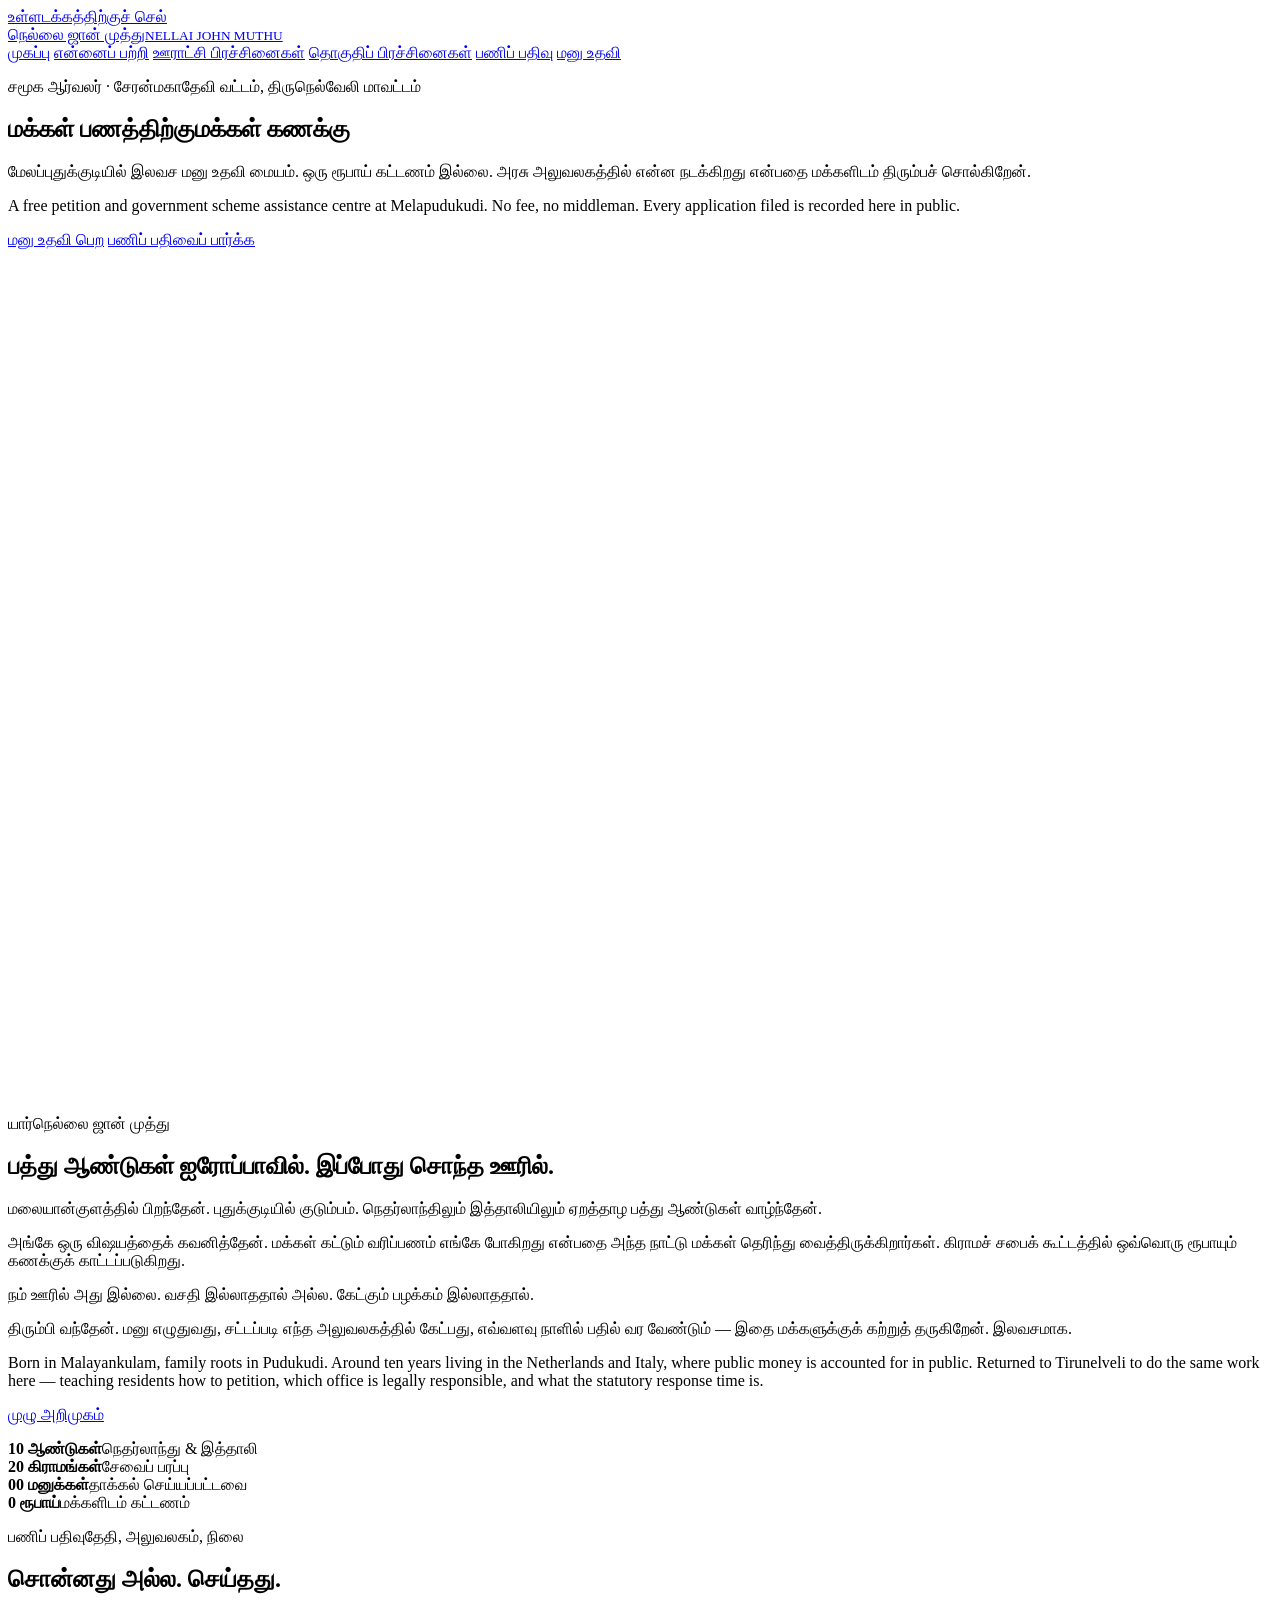
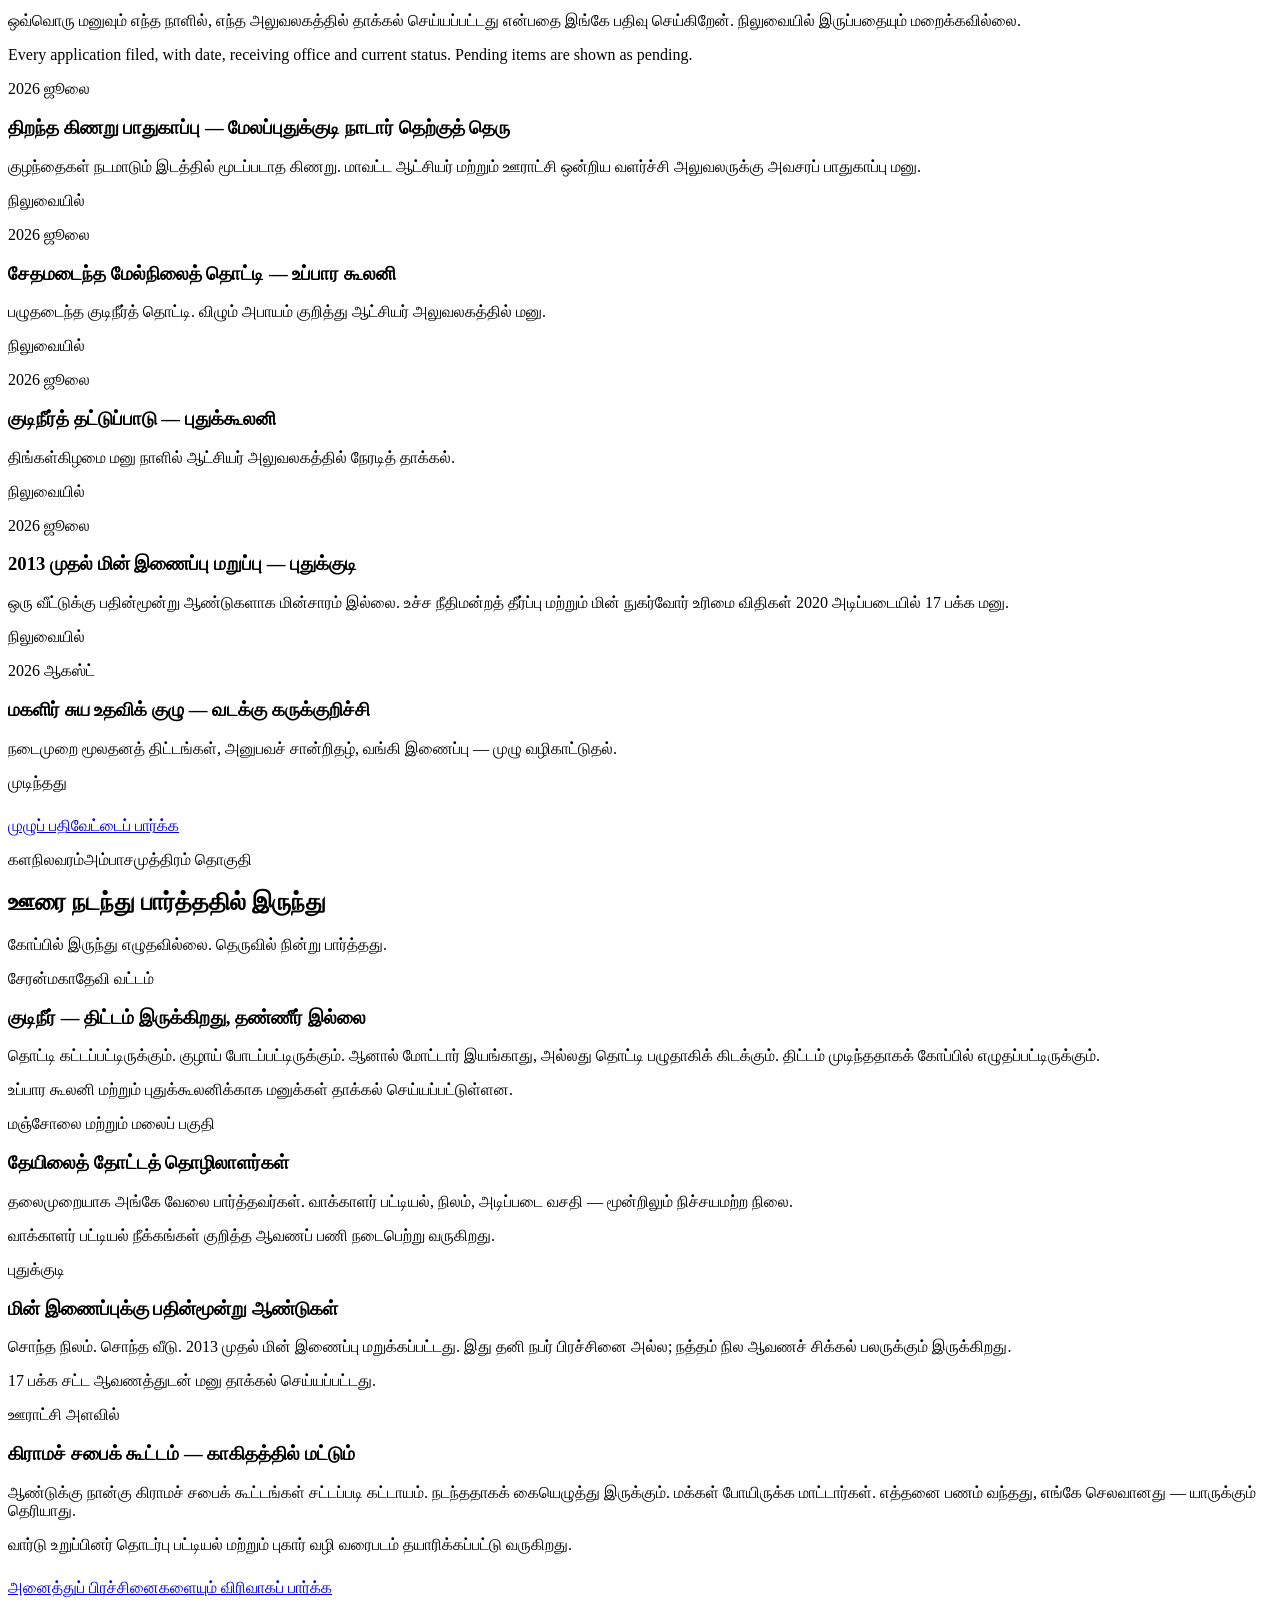
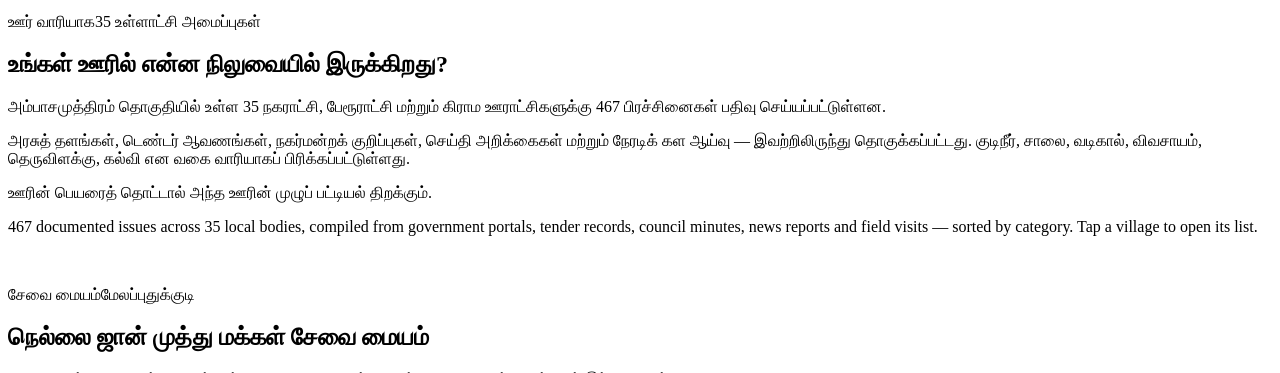
==== index.html @ 8f5d1e76 "Add files via upload" ====
<!DOCTYPE html>
<html lang="ta">
<head>
<meta charset="utf-8">
<meta name="viewport" content="width=device-width, initial-scale=1">

<title>நெல்லை ஜான் முத்து | Nellai John Muthu — சமூக ஆர்வலர், அம்பாசமுத்திரம்</title>
<meta name="description" content="நெல்லை ஜான் முத்து — திருநெல்வேலி மாவட்டம், சேரன்மகாதேவி வட்டத்தில் இலவச மனு உதவி மையம் நடத்தும் சமூக ஆர்வலர். Nellai John Muthu is a social activist running a free public petition and government scheme assistance centre in Melapudukudi, Cheranmahadevi block, Ambasamudram constituency, Tirunelveli.">
<link rel="canonical" href="https://nellaijohnmuthu.com/">

<meta property="og:type" content="profile">
<meta property="og:site_name" content="Nellai John Muthu">
<meta property="og:locale" content="ta_IN">
<meta property="og:locale:alternate" content="en_IN">
<meta property="og:title" content="நெல்லை ஜான் முத்து | Nellai John Muthu">
<meta property="og:description" content="மக்கள் பணத்திற்கு மக்கள் கணக்கு. இலவச மனு உதவி மையம் — மேலப்புதுக்குடி, சேரன்மகாதேவி வட்டம், திருநெல்வேலி.">
<meta property="og:url" content="https://nellaijohnmuthu.com/">
<meta property="og:image" content="https://nellaijohnmuthu.com/assets/img/og.jpg">
<meta name="twitter:card" content="summary_large_image">

<meta name="geo.region" content="IN-TN">
<meta name="geo.placename" content="Cheranmahadevi, Tirunelveli, Tamil Nadu">

<link rel="preconnect" href="https://fonts.googleapis.com">
<link rel="preconnect" href="https://fonts.gstatic.com" crossorigin>
<link href="https://fonts.googleapis.com/css2?family=Anek+Tamil:wght@300..700&family=Newsreader:ital,opsz,wght@0,6..72,300..700;1,6..72,300..600&display=swap" rel="stylesheet">
<link rel="stylesheet" href="/assets/style.css">

<script type="application/ld+json">
{
  "@context": "https://schema.org",
  "@type": "Person",
  "name": "Nellai John Muthu",
  "alternateName": "நெல்லை ஜான் முத்து",
  "url": "https://nellaijohnmuthu.com/",
  "jobTitle": "Social activist and civic organiser",
  "description": "Social activist running a free public petition and government scheme assistance centre in Melapudukudi, Cheranmahadevi block, Tirunelveli district, Tamil Nadu.",
  "knowsLanguage": ["ta", "en"],
  "homeLocation": {
    "@type": "Place",
    "address": {
      "@type": "PostalAddress",
      "addressLocality": "Melapudukudi, Pudukudi",
      "addressRegion": "Tamil Nadu",
      "addressCountry": "IN"
    }
  },
  "areaServed": "Cheranmahadevi block, Ambasamudram constituency, Tirunelveli district",
  "sameAs": ["https://www.youtube.com/@FILL-CHANNEL-HANDLE"]
}
</script>
</head>

<body>
<a class="skip" href="#main">உள்ளடக்கத்திற்குச் செல்</a>

<header class="site-head">
  <div class="wrap">
    <a class="brand" href="/">நெல்லை ஜான் முத்து<small>NELLAI JOHN MUTHU</small></a>
    <nav class="site-nav" aria-label="முதன்மை">
      <a href="/" aria-current="page">முகப்பு</a>
      <a href="/about.html">என்னைப் பற்றி</a>
      <a href="/panchayats.html">ஊராட்சி பிரச்சினைகள்</a>
      <a href="/issues.html">தொகுதிப் பிரச்சினைகள்</a>
      <a href="/work.html">பணிப் பதிவு</a>
      <a href="/help.html">மனு உதவி</a>
    </nav>
  </div>
</header>

<main id="main">

<section class="hero">
  <div class="wrap">
    <p class="kicker">சமூக ஆர்வலர் · சேரன்மகாதேவி வட்டம், திருநெல்வேலி மாவட்டம்</p>
    <h1 class="hero-slogan"><span class="l">மக்கள் பணத்திற்கு</span><span class="l">மக்கள் கணக்கு</span></h1>
    <p>மேலப்புதுக்குடியில் இலவச மனு உதவி மையம். ஒரு ரூபாய் கட்டணம் இல்லை. அரசு அலுவலகத்தில் என்ன நடக்கிறது என்பதை மக்களிடம் திரும்பச் சொல்கிறேன்.</p>
    <p class="en-note" lang="en">A free petition and government scheme assistance centre at Melapudukudi. No fee, no middleman. Every application filed is recorded here in public.</p>
    <div class="actions">
      <a class="btn btn-solid" href="/help.html">மனு உதவி பெற</a>
      <a class="btn btn-line" href="/work.html">பணிப் பதிவைப் பார்க்க</a>
    </div>
  </div>
</section>


<figure class="banner">
  <picture>
    <source media="(max-width: 40rem)" srcset="/assets/img/banner-sm.jpg">
    <img src="/assets/img/banner.jpg" width="1800" height="830"
         alt="மேலப்புதுக்குடி பகுதி மக்களுடன் நெல்லை ஜான் முத்து — கிராமக் கூட்டம்">
  </picture>
</figure>

<section>
  <div class="wrap rail">
    <p class="rail-label"><span>யார்</span>நெல்லை ஜான் முத்து</p>
    <div>
      <h2>பத்து ஆண்டுகள் ஐரோப்பாவில். இப்போது சொந்த ஊரில்.</h2>
      <p class="lede">மலையான்குளத்தில் பிறந்தேன். புதுக்குடியில் குடும்பம். நெதர்லாந்திலும் இத்தாலியிலும் ஏறத்தாழ பத்து ஆண்டுகள் வாழ்ந்தேன்.</p>
      <p>அங்கே ஒரு விஷயத்தைக் கவனித்தேன். மக்கள் கட்டும் வரிப்பணம் எங்கே போகிறது என்பதை அந்த நாட்டு மக்கள் தெரிந்து வைத்திருக்கிறார்கள். கிராமச் சபைக் கூட்டத்தில் ஒவ்வொரு ரூபாயும் கணக்குக் காட்டப்படுகிறது.</p>
      <p>நம் ஊரில் அது இல்லை. வசதி இல்லாததால் அல்ல. கேட்கும் பழக்கம் இல்லாததால்.</p>
      <p>திரும்பி வந்தேன். மனு எழுதுவது, சட்டப்படி எந்த அலுவலகத்தில் கேட்பது, எவ்வளவு நாளில் பதில் வர வேண்டும் — இதை மக்களுக்குக் கற்றுத் தருகிறேன். இலவசமாக.</p>
      <p class="en-note" lang="en">Born in Malayankulam, family roots in Pudukudi. Around ten years living in the Netherlands and Italy, where public money is accounted for in public. Returned to Tirunelveli to do the same work here — teaching residents how to petition, which office is legally responsible, and what the statutory response time is.</p>
      <p><a href="/about.html">முழு அறிமுகம்</a></p>

      <div class="facts">
        <div class="fact"><b>10 ஆண்டுகள்</b><span>நெதர்லாந்து &amp; இத்தாலி</span></div>
        <div class="fact"><b>20 கிராமங்கள்</b><span>சேவைப் பரப்பு</span></div>
        <div class="fact"><b><span class="fill">00</span> மனுக்கள்</b><span>தாக்கல் செய்யப்பட்டவை</span></div>
        <div class="fact"><b>0 ரூபாய்</b><span>மக்களிடம் கட்டணம்</span></div>
      </div>
    </div>
  </div>
</section>

<section>
  <div class="wrap rail">
    <p class="rail-label"><span>பணிப் பதிவு</span>தேதி, அலுவலகம், நிலை</p>
    <div>
      <h2>சொன்னது அல்ல. செய்தது.</h2>
      <p>ஒவ்வொரு மனுவும் எந்த நாளில், எந்த அலுவலகத்தில் தாக்கல் செய்யப்பட்டது என்பதை இங்கே பதிவு செய்கிறேன். நிலுவையில் இருப்பதையும் மறைக்கவில்லை.</p>
      <p class="en-note" lang="en">Every application filed, with date, receiving office and current status. Pending items are shown as pending.</p>

      <div class="ledger">
        <article class="entry">
          <p class="entry-date">2026 ஜூலை</p>
          <div class="entry-body">
            <h3>திறந்த கிணறு பாதுகாப்பு — மேலப்புதுக்குடி நாடார் தெற்குத் தெரு</h3>
            <p>குழந்தைகள் நடமாடும் இடத்தில் மூடப்படாத கிணறு. மாவட்ட ஆட்சியர் மற்றும் ஊராட்சி ஒன்றிய வளர்ச்சி அலுவலருக்கு அவசரப் பாதுகாப்பு மனு.</p>
          </div>
          <p class="entry-status">நிலுவையில்</p>
        </article>

        <article class="entry">
          <p class="entry-date">2026 ஜூலை</p>
          <div class="entry-body">
            <h3>சேதமடைந்த மேல்நிலைத் தொட்டி — உப்பார கூலனி</h3>
            <p>பழுதடைந்த குடிநீர்த் தொட்டி. விழும் அபாயம் குறித்து ஆட்சியர் அலுவலகத்தில் மனு.</p>
          </div>
          <p class="entry-status">நிலுவையில்</p>
        </article>

        <article class="entry">
          <p class="entry-date">2026 ஜூலை</p>
          <div class="entry-body">
            <h3>குடிநீர்த் தட்டுப்பாடு — புதுக்கூலனி</h3>
            <p>திங்கள்கிழமை மனு நாளில் ஆட்சியர் அலுவலகத்தில் நேரடித் தாக்கல்.</p>
          </div>
          <p class="entry-status">நிலுவையில்</p>
        </article>

        <article class="entry">
          <p class="entry-date">2026 ஜூலை</p>
          <div class="entry-body">
            <h3>2013 முதல் மின் இணைப்பு மறுப்பு — புதுக்குடி</h3>
            <p>ஒரு வீட்டுக்கு பதின்மூன்று ஆண்டுகளாக மின்சாரம் இல்லை. உச்ச நீதிமன்றத் தீர்ப்பு மற்றும் மின் நுகர்வோர் உரிமை விதிகள் 2020 அடிப்படையில் 17 பக்க மனு.</p>
          </div>
          <p class="entry-status">நிலுவையில்</p>
        </article>

        <article class="entry">
          <p class="entry-date">2026 ஆகஸ்ட்</p>
          <div class="entry-body">
            <h3>மகளிர் சுய உதவிக் குழு — வடக்கு கருக்குறிச்சி</h3>
            <p>நடைமுறை மூலதனத் திட்டங்கள், அனுபவச் சான்றிதழ், வங்கி இணைப்பு — முழு வழிகாட்டுதல்.</p>
          </div>
          <p class="entry-status done">முடிந்தது</p>
        </article>
      </div>

      <p style="margin-top:1.6rem"><a href="/work.html">முழுப் பதிவேட்டைப் பார்க்க</a></p>
    </div>
  </div>
</section>

<section>
  <div class="wrap rail">
    <p class="rail-label"><span>களநிலவரம்</span>அம்பாசமுத்திரம் தொகுதி</p>
    <div>
      <h2>ஊரை நடந்து பார்த்ததில் இருந்து</h2>
      <p>கோப்பில் இருந்து எழுதவில்லை. தெருவில் நின்று பார்த்தது.</p>

      <div class="issues">
        <article class="issue">
          <span class="place">சேரன்மகாதேவி வட்டம்</span>
          <h3>குடிநீர் — திட்டம் இருக்கிறது, தண்ணீர் இல்லை</h3>
          <p>தொட்டி கட்டப்பட்டிருக்கும். குழாய் போடப்பட்டிருக்கும். ஆனால் மோட்டார் இயங்காது, அல்லது தொட்டி பழுதாகிக் கிடக்கும். திட்டம் முடிந்ததாகக் கோப்பில் எழுதப்பட்டிருக்கும்.</p>
          <p class="did">உப்பார கூலனி மற்றும் புதுக்கூலனிக்காக மனுக்கள் தாக்கல் செய்யப்பட்டுள்ளன.</p>
        </article>

        <article class="issue">
          <span class="place">மஞ்சோலை மற்றும் மலைப் பகுதி</span>
          <h3>தேயிலைத் தோட்டத் தொழிலாளர்கள்</h3>
          <p>தலைமுறையாக அங்கே வேலை பார்த்தவர்கள். வாக்காளர் பட்டியல், நிலம், அடிப்படை வசதி — மூன்றிலும் நிச்சயமற்ற நிலை.</p>
          <p class="did">வாக்காளர் பட்டியல் நீக்கங்கள் குறித்த ஆவணப் பணி நடைபெற்று வருகிறது.</p>
        </article>

        <article class="issue">
          <span class="place">புதுக்குடி</span>
          <h3>மின் இணைப்புக்கு பதின்மூன்று ஆண்டுகள்</h3>
          <p>சொந்த நிலம். சொந்த வீடு. 2013 முதல் மின் இணைப்பு மறுக்கப்பட்டது. இது தனி நபர் பிரச்சினை அல்ல; நத்தம் நில ஆவணச் சிக்கல் பலருக்கும் இருக்கிறது.</p>
          <p class="did">17 பக்க சட்ட ஆவணத்துடன் மனு தாக்கல் செய்யப்பட்டது.</p>
        </article>

        <article class="issue">
          <span class="place">ஊராட்சி அளவில்</span>
          <h3>கிராமச் சபைக் கூட்டம் — காகிதத்தில் மட்டும்</h3>
          <p>ஆண்டுக்கு நான்கு கிராமச் சபைக் கூட்டங்கள் சட்டப்படி கட்டாயம். நடந்ததாகக் கையெழுத்து இருக்கும். மக்கள் போயிருக்க மாட்டார்கள். எத்தனை பணம் வந்தது, எங்கே செலவானது — யாருக்கும் தெரியாது.</p>
          <p class="did">வார்டு உறுப்பினர் தொடர்பு பட்டியல் மற்றும் புகார் வழி வரைபடம் தயாரிக்கப்பட்டு வருகிறது.</p>
        </article>
      </div>

      <p style="margin-top:1.6rem"><a href="/issues.html">அனைத்துப் பிரச்சினைகளையும் விரிவாகப் பார்க்க</a></p>
    </div>
  </div>
</section>

<section>
  <div class="wrap rail">
    <p class="rail-label"><span>ஊர் வாரியாக</span>35 உள்ளாட்சி அமைப்புகள்</p>
    <div>
      <h2>உங்கள் ஊரில் என்ன நிலுவையில் இருக்கிறது?</h2>
      <p class="lede">அம்பாசமுத்திரம் தொகுதியில் உள்ள 35 நகராட்சி, பேரூராட்சி மற்றும் கிராம ஊராட்சிகளுக்கு 467 பிரச்சினைகள் பதிவு செய்யப்பட்டுள்ளன.</p>
      <p>அரசுத் தளங்கள், டெண்டர் ஆவணங்கள், நகர்மன்றக் குறிப்புகள், செய்தி அறிக்கைகள் மற்றும் நேரடிக் கள ஆய்வு — இவற்றிலிருந்து தொகுக்கப்பட்டது. குடிநீர், சாலை, வடிகால், விவசாயம், தெருவிளக்கு, கல்வி என வகை வாரியாகப் பிரிக்கப்பட்டுள்ளது.</p>
      <p>ஊரின் பெயரைத் தொட்டால் அந்த ஊரின் முழுப் பட்டியல் திறக்கும்.</p>
      <p class="en-note" lang="en">467 documented issues across 35 local bodies, compiled from government portals, tender records, council minutes, news reports and field visits — sorted by category. Tap a village to open its list.</p>
      <div class="actions">
        <a class="btn btn-solid" style="color:#fff;background:var(--river);border-color:var(--river)" href="/panchayats.html">உங்கள் ஊரைத் தேட</a>
      </div>
    </div>
  </div>
</section>

<section>
  <div class="wrap rail">
    <p class="rail-label"><span>சேவை மையம்</span>மேலப்புதுக்குடி</p>
    <div>
      <h2>நெல்லை ஜான் முத்து மக்கள் சேவை மையம்</h2>
      <p>மனு எழுதத் தெரியவில்லை என்பதற்காக உரிமையை விட்டுவிடக் கூடாது. அதற்காகத்தான் இந்த மையம்.</p>

      <ul class="plain">
        <li><b>மனு எழுதித் தருதல்</b> — ஆட்சியர், வட்டாட்சியர், ஊராட்சி ஒன்றிய வளர்ச்சி அலுவலர், மின்வாரியம், வருவாய்த் துறை.</li>
        <li><b>அரசுத் திட்ட விண்ணப்பம்</b> — பட்டா, வீட்டு வசதி, ஓய்வூதியம், சுய உதவிக் குழு கடன், கல்வி உதவித்தொகை.</li>
        <li><b>தகவல் அறியும் உரிமை</b> — RTI விண்ணப்பம் தயாரித்துத் தருதல்.</li>
        <li><b>எங்கே போவது என்று சொல்லுதல்</b> — உங்கள் பிரச்சினைக்கு சட்டப்படி பொறுப்பான அலுவலகம் எது என்பதைத் தெளிவாகச் சொல்கிறோம்.</li>
      </ul>

      <figure class="photo">
        <img src="/assets/img/office.jpg" width="1400" height="788"
             alt="நெல்லை ஜான் முத்து மக்கள் சேவை மையம், புதுக்குடி — மனு எழுதித் தரும் பணி">
      </figure>

      <div class="callout">
        <h3>முகவரி மற்றும் நேரம்</h3>
        <p class="ta">மேலப்புதுக்குடி, புதுக்குடி, சேரன்மகாதேவி ஒன்றியம், திருநெல்வேலி மாவட்டம் — <span class="fill">அஞ்சல் குறியீடு</span></p>
        <p class="ta">நேரம்: <span class="fill">காலை 0.00 – மாலை 0.00, திங்கள் முதல் சனி வரை</span></p>
        <p class="ta">தொலைபேசி / WhatsApp: <a href="tel:+918610296021">+91 86102 96021</a></p>
      </div>
    </div>
  </div>
</section>

</main>

<footer class="site-foot">
  <div class="wrap">
    <div>
      <h2>தொடர்பு</h2>
      <p class="ta">மேலப்புதுக்குடி, புதுக்குடி,<br>சேரன்மகாதேவி ஒன்றியம்,<br>திருநெல்வேலி மாவட்டம், தமிழ்நாடு</p>
      <p><a href="tel:+918610296021">+91 86102 96021</a></p>
      <p><a href="mailto:nellaijohnmuthu@gmail.com">nellaijohnmuthu@gmail.com</a></p>
    </div>
    <div>
      <h2>பக்கங்கள்</h2>
      <p><a href="/about.html">என்னைப் பற்றி</a><br>
         <a href="/panchayats.html">ஊராட்சி பிரச்சினைகள்</a><br>
         <a href="/issues.html">தொகுதிப் பிரச்சினைகள்</a><br>
         <a href="/work.html">பணிப் பதிவு</a><br>
         <a href="/help.html">மனு உதவி வழிகாட்டி</a></p>
    </div>
    <div>
      <h2>காணொளி</h2>
      <p class="ta">ஆட்சி நிர்வாகம் குறித்த தமிழ் காணொளிகள்.</p>
      <p><a href="https://www.youtube.com/@FILL-CHANNEL-HANDLE" class="fill">YouTube சேனல்</a></p>
    </div>
    <div class="legal">
      <p lang="en">© 2026 Nellai John Muthu. Published from Melapudukudi, Cheranmahadevi block, Tirunelveli district, Tamil Nadu. This is a personal website of a private citizen documenting civic and social work. It is not published by or on behalf of any political party or candidate.</p>
    </div>
  </div>
</footer>

</body>
</html>
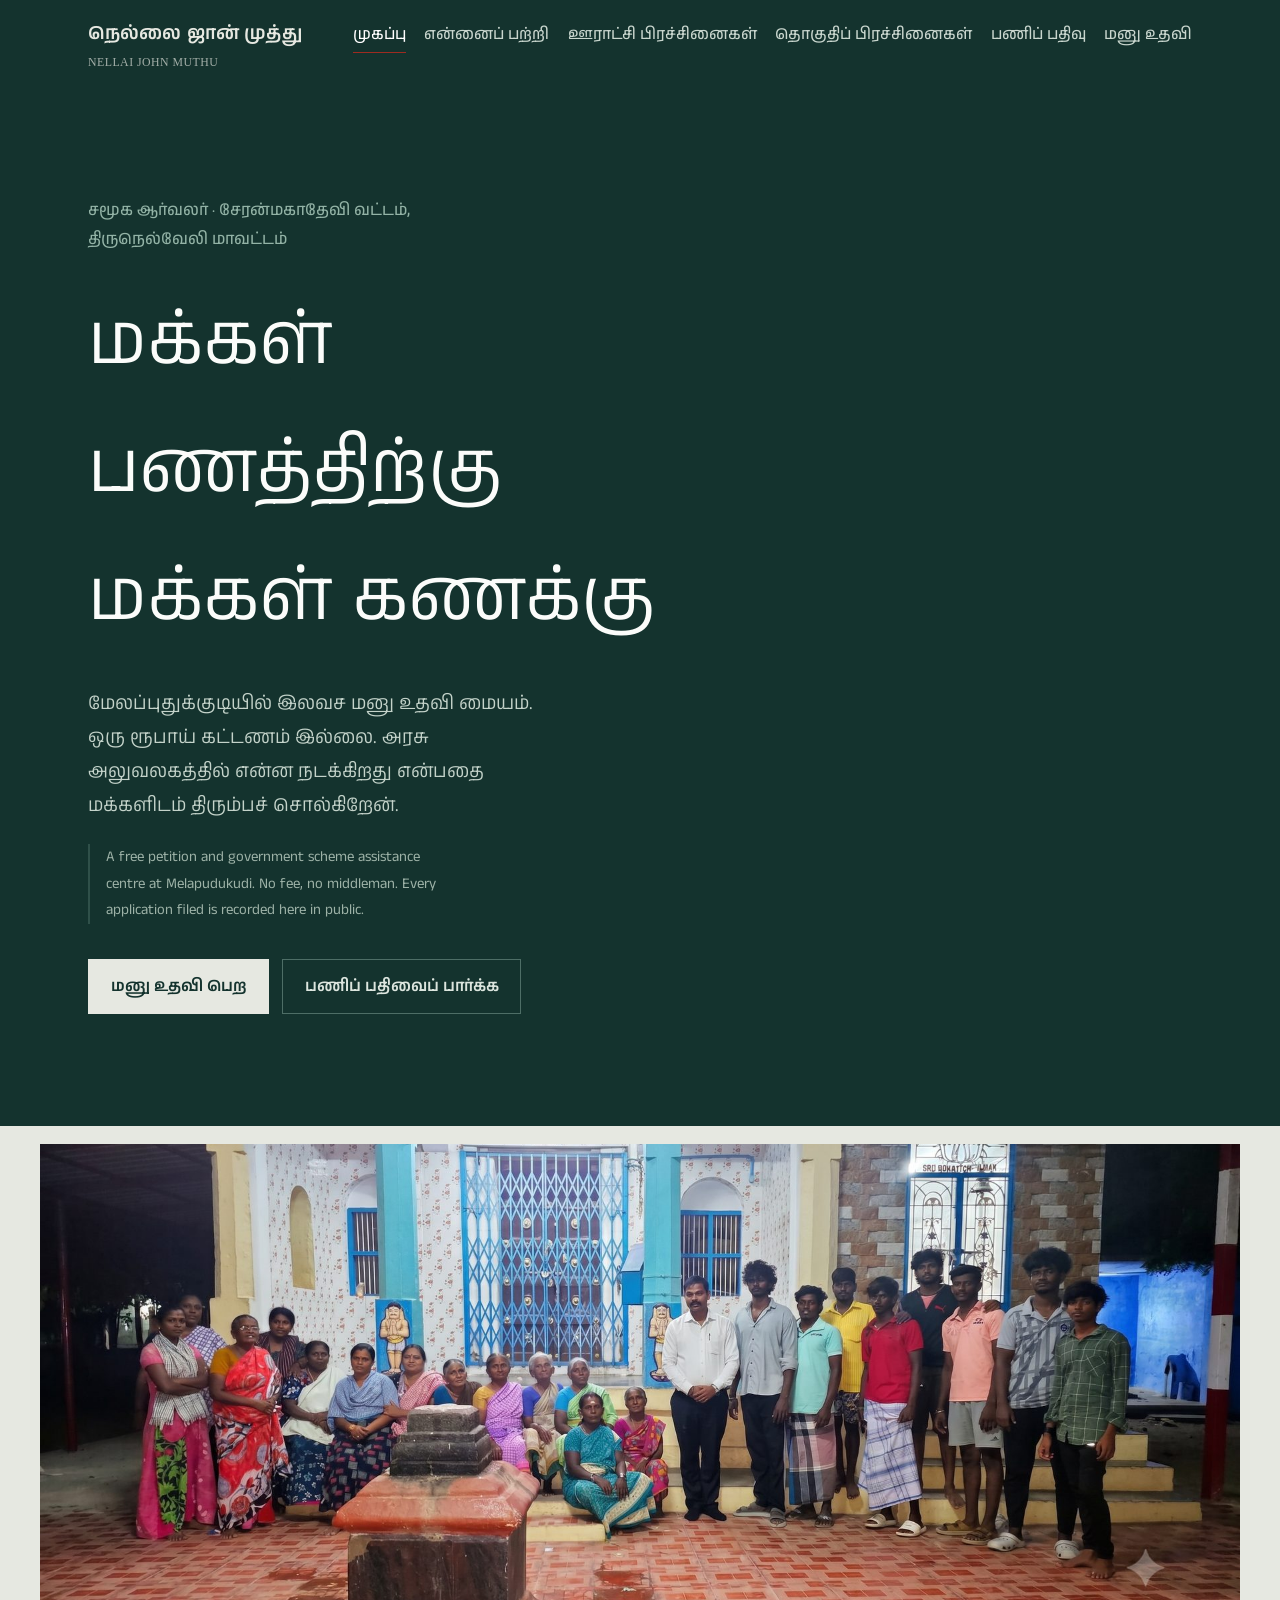
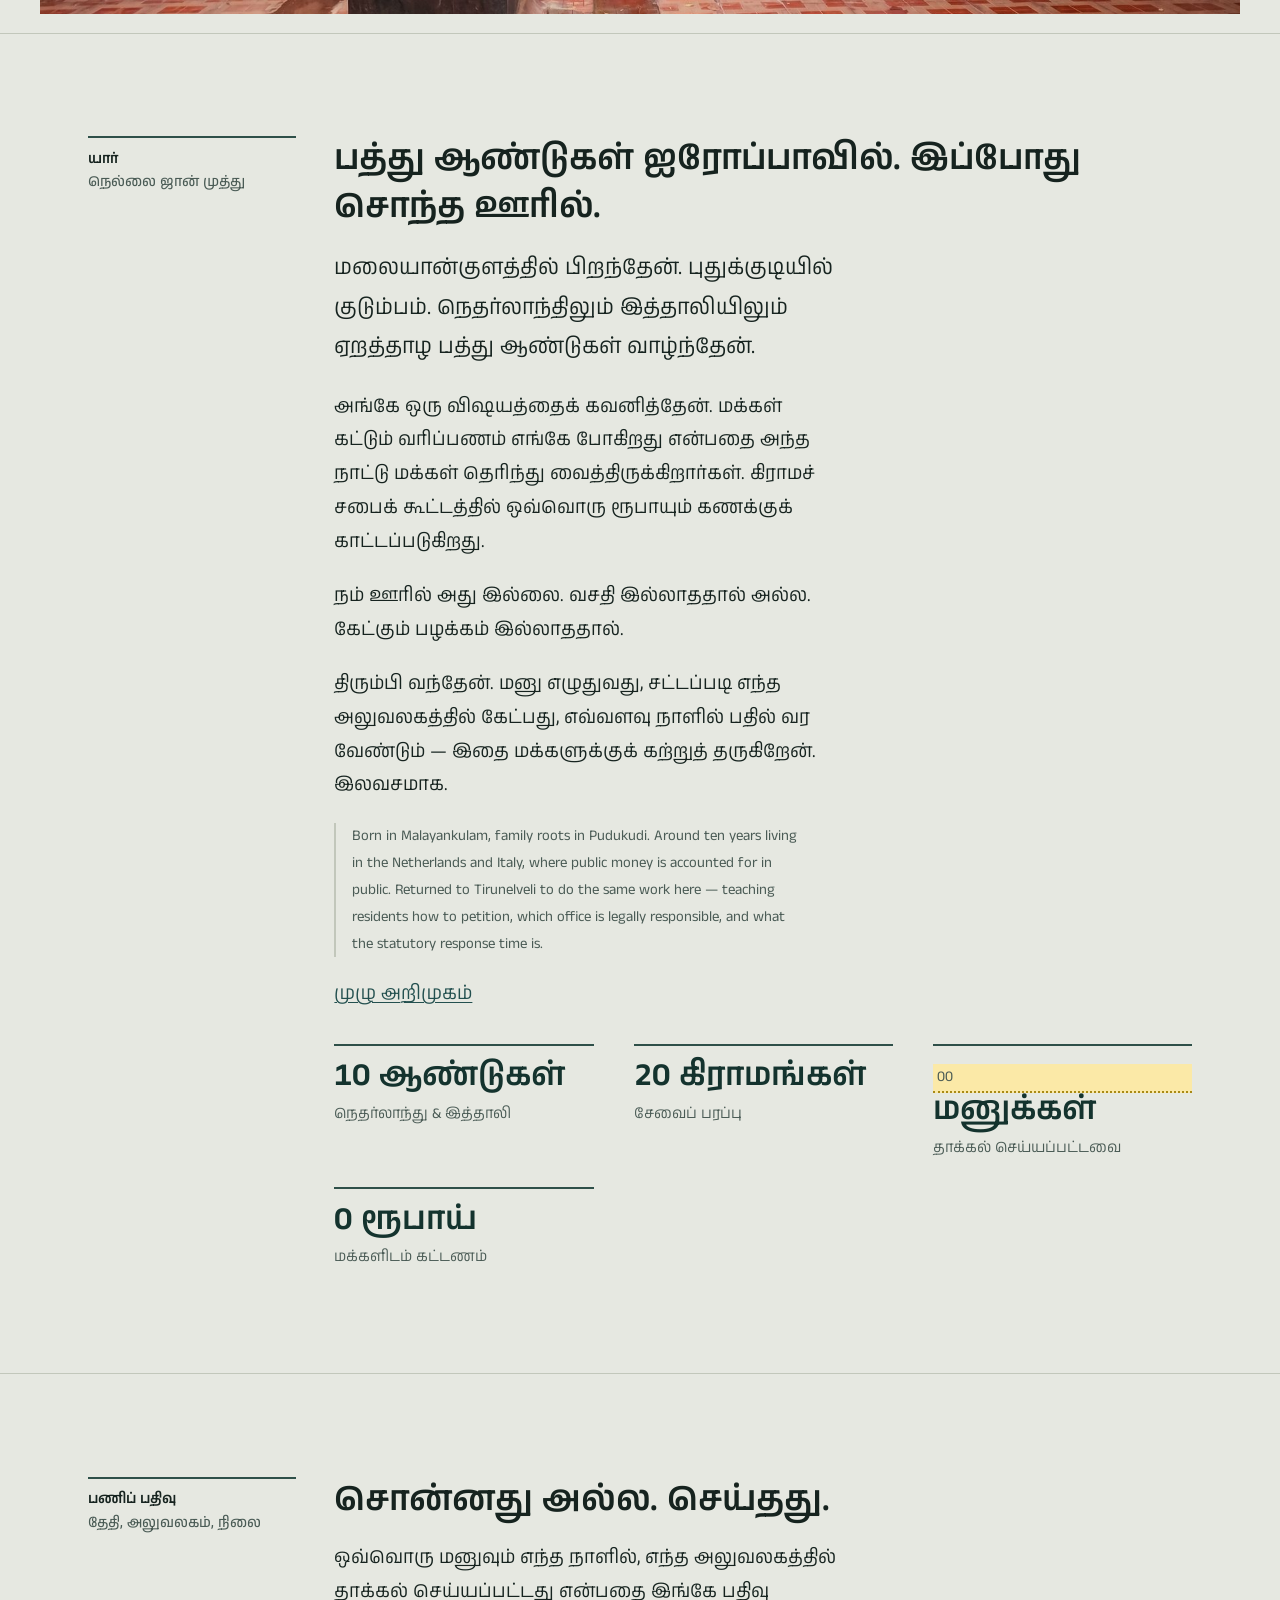
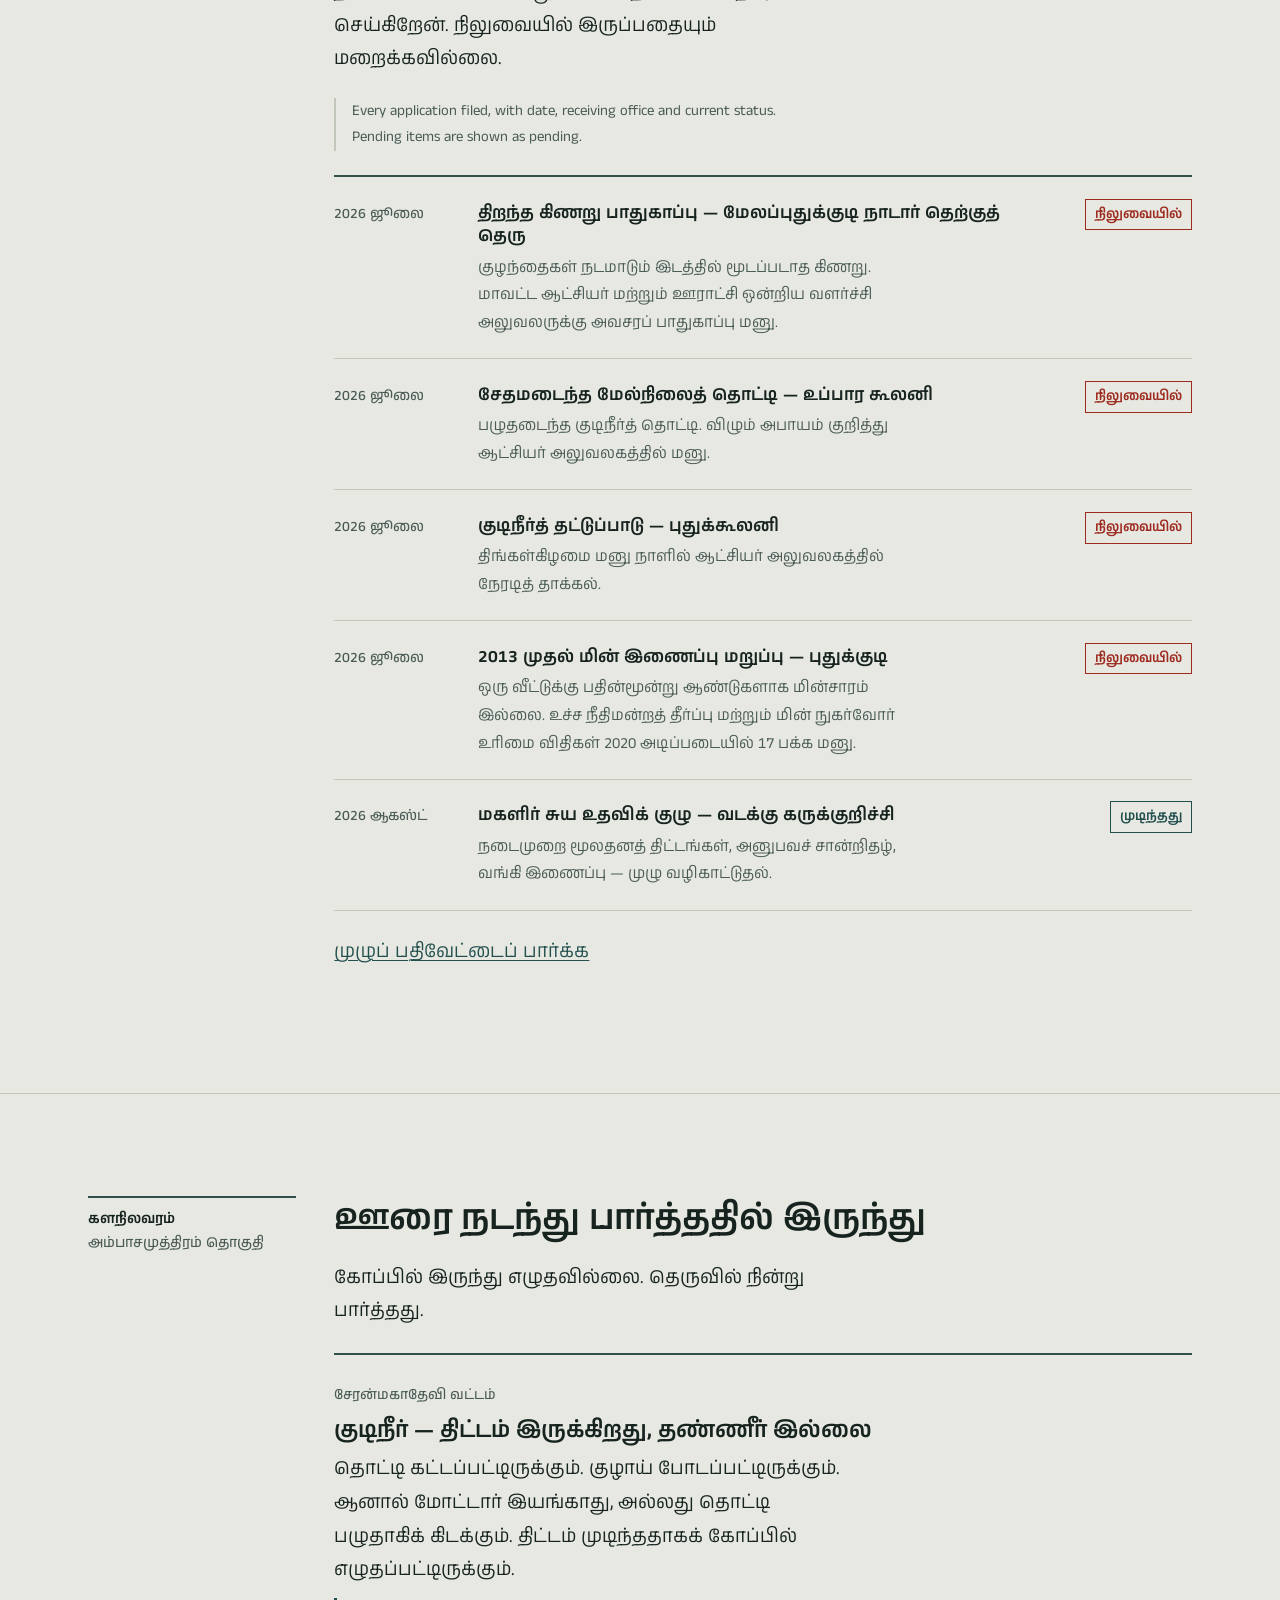
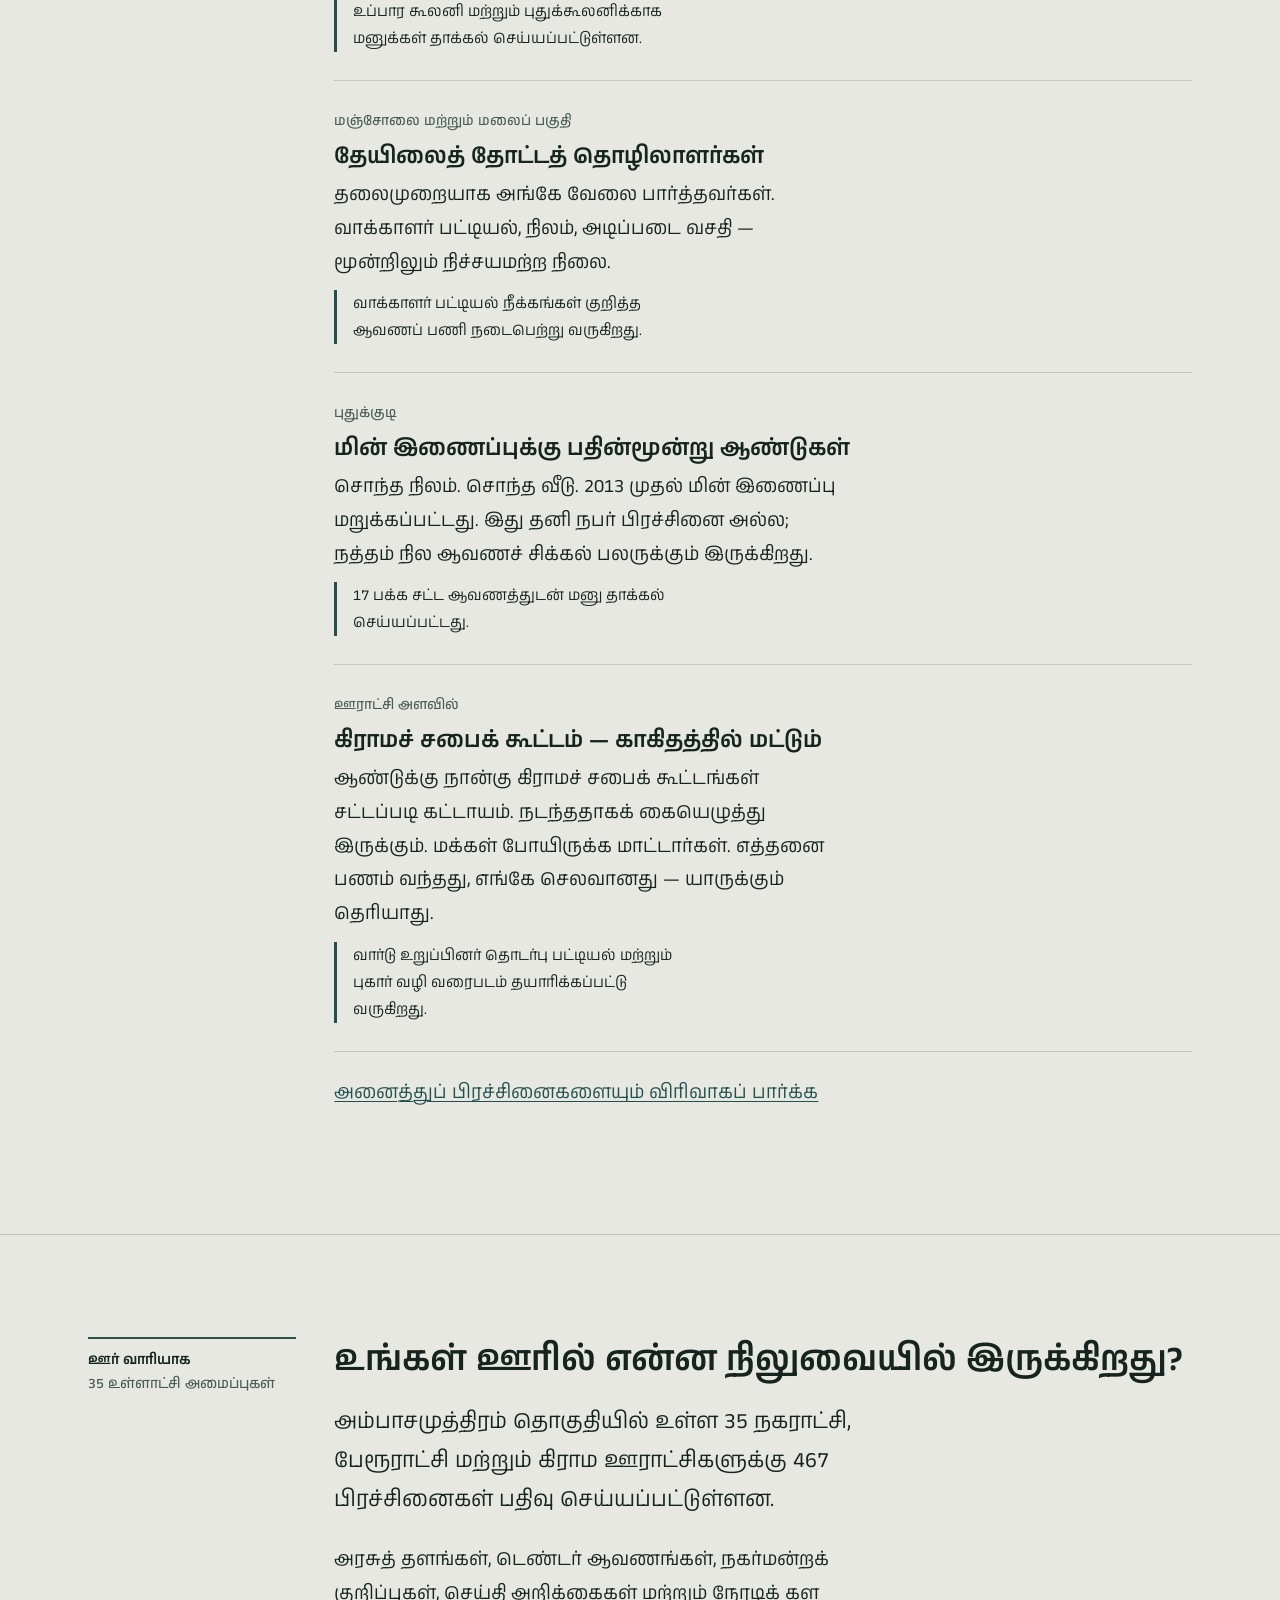
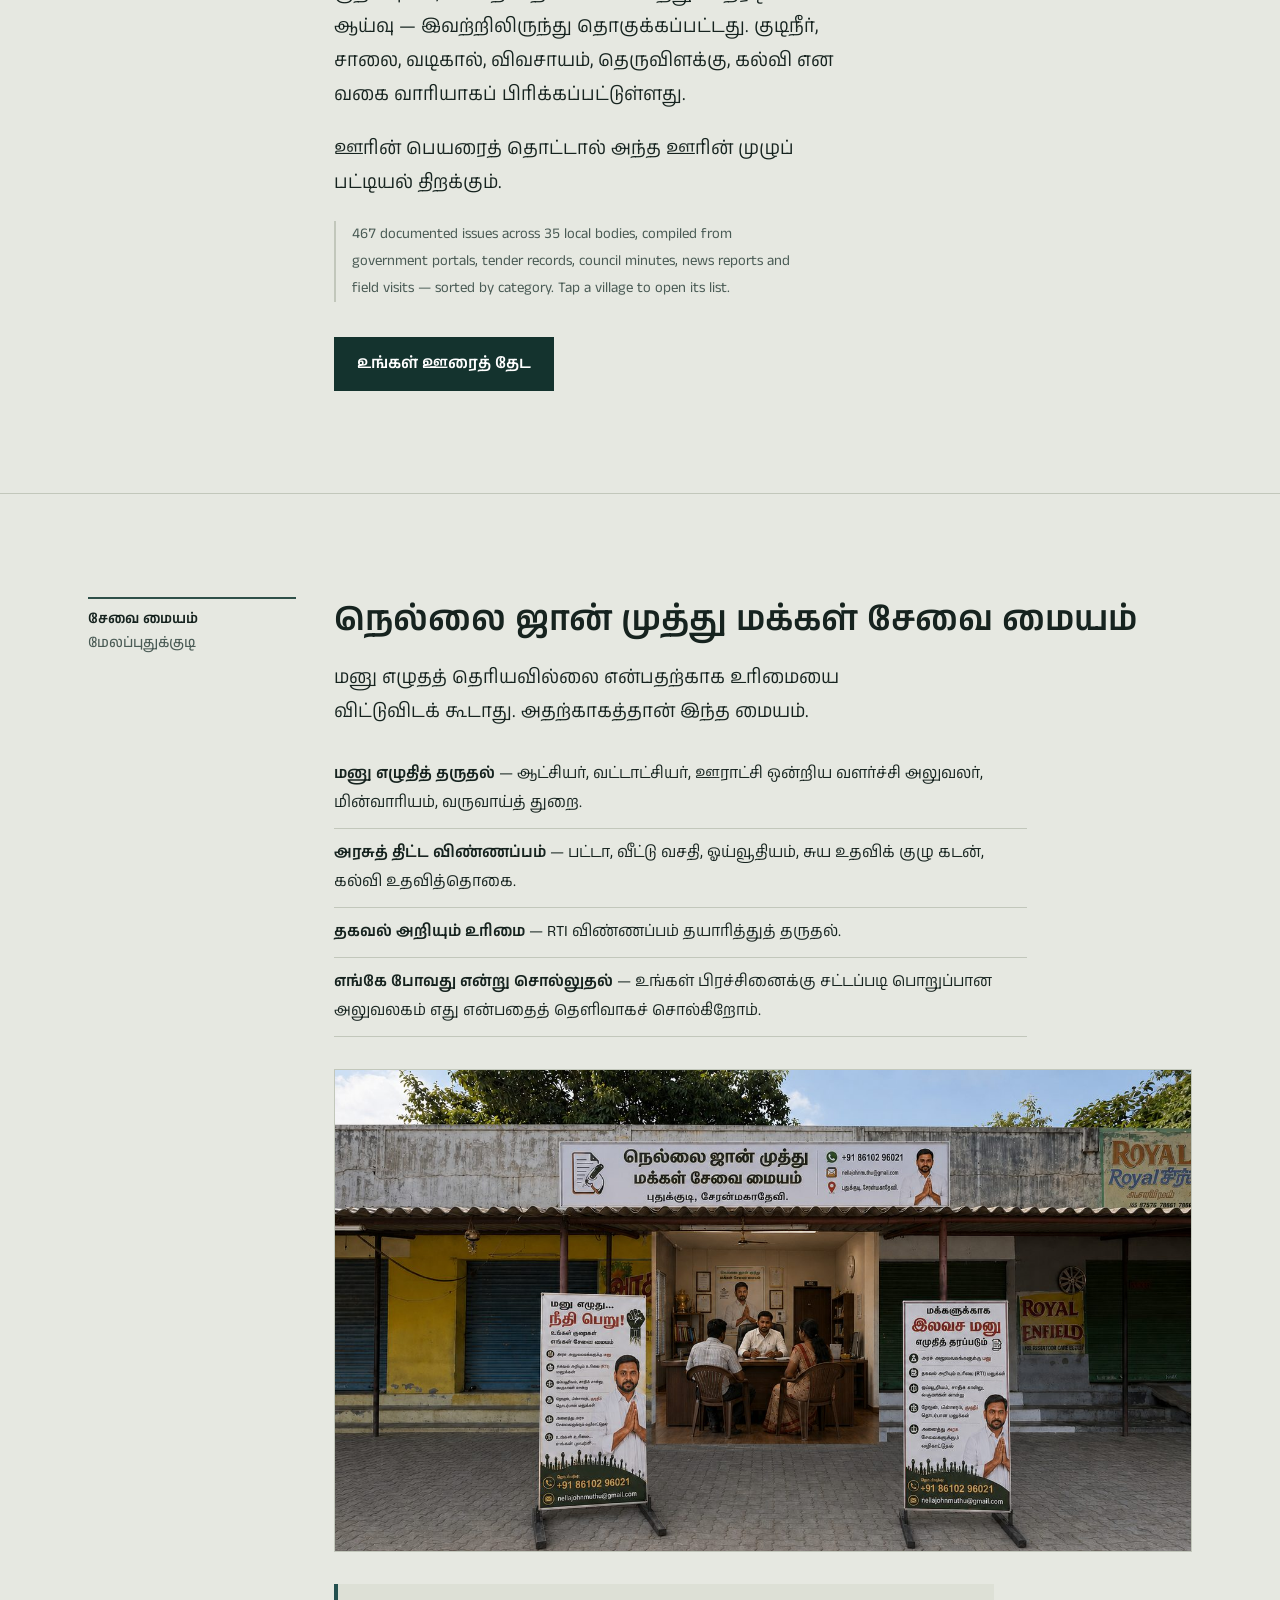
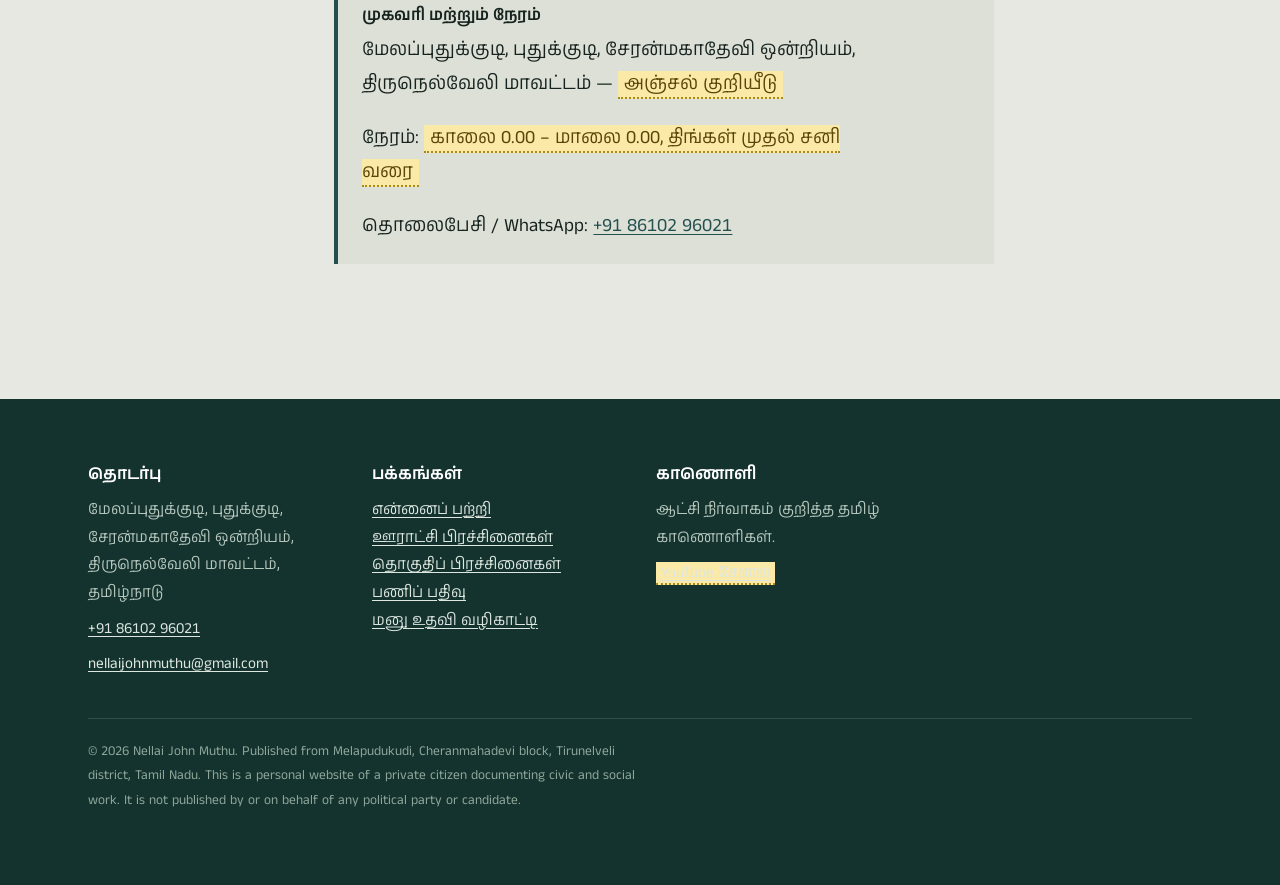
==== commit dc4bd54f: "Add files via upload" ====
--- a/index.html
+++ b/index.html
@@ -15,7 +15,7 @@
 <meta property="og:title" content="நெல்லை ஜான் முத்து | Nellai John Muthu">
 <meta property="og:description" content="மக்கள் பணத்திற்கு மக்கள் கணக்கு. இலவச மனு உதவி மையம் — மேலப்புதுக்குடி, சேரன்மகாதேவி வட்டம், திருநெல்வேலி.">
 <meta property="og:url" content="https://nellaijohnmuthu.com/">
-<meta property="og:image" content="https://nellaijohnmuthu.com/assets/img/og.jpg">
+<meta property="og:image" content="https://nellaijohnmuthu.com/og.jpg">
 <meta name="twitter:card" content="summary_large_image">
 
 <meta name="geo.region" content="IN-TN">
@@ -24,7 +24,7 @@
 <link rel="preconnect" href="https://fonts.googleapis.com">
 <link rel="preconnect" href="https://fonts.gstatic.com" crossorigin>
 <link href="https://fonts.googleapis.com/css2?family=Anek+Tamil:wght@300..700&family=Newsreader:ital,opsz,wght@0,6..72,300..700;1,6..72,300..600&display=swap" rel="stylesheet">
-<link rel="stylesheet" href="/assets/style.css">
+<link rel="stylesheet" href="/style.css">
 
 <script type="application/ld+json">
 {
@@ -86,8 +86,8 @@
 
 <figure class="banner">
   <picture>
-    <source media="(max-width: 40rem)" srcset="/assets/img/banner-sm.jpg">
-    <img src="/assets/img/banner.jpg" width="1800" height="830"
+    <source media="(max-width: 40rem)" srcset="/banner-sm.jpg">
+    <img src="/banner.jpg" width="1800" height="830"
          alt="மேலப்புதுக்குடி பகுதி மக்களுடன் நெல்லை ஜான் முத்து — கிராமக் கூட்டம்">
   </picture>
 </figure>
@@ -247,7 +247,7 @@
       </ul>
 
       <figure class="photo">
-        <img src="/assets/img/office.jpg" width="1400" height="788"
+        <img src="/office.jpg" width="1400" height="788"
              alt="நெல்லை ஜான் முத்து மக்கள் சேவை மையம், புதுக்குடி — மனு எழுதித் தரும் பணி">
       </figure>
 
--- a/style.css
+++ b/style.css
@@ -0,0 +1,324 @@
+/* Nellai John Muthu — nellaijohnmuthu.com
+   Palette grounded in the Tamirabarani belt and the government petition file:
+   river green ink, pale sage stone paper, endorsement red used only as a status mark. */
+
+:root {
+  --paper:      #E6E8E1;
+  --paper-warm: #DDE0D6;
+  --river:      #14332E;
+  --river-mid:  #23504F;
+  --ink:        #16231F;
+  --ink-soft:   #4A5B55;
+  --stamp:      #9E2B20;
+  --brass:      #7E6420;
+  --rule:       #C2C7BB;
+  --rule-dark:  #2F5049;
+
+  --measure: 63ch;
+  --gutter: clamp(1.25rem, 5vw, 3.5rem);
+  --stack: clamp(3.5rem, 8vw, 6.5rem);
+}
+
+*, *::before, *::after { box-sizing: border-box; }
+
+html { -webkit-text-size-adjust: 100%; scroll-behavior: smooth; }
+
+@media (prefers-reduced-motion: reduce) {
+  html { scroll-behavior: auto; }
+  *, *::before, *::after { animation-duration: .001ms !important; transition-duration: .001ms !important; }
+}
+
+body {
+  margin: 0;
+  background: var(--paper);
+  color: var(--ink);
+  font-family: "Newsreader", Georgia, serif;
+  font-size: clamp(1.02rem, 0.98rem + 0.25vw, 1.16rem);
+  line-height: 1.68;
+  font-variant-numeric: tabular-nums;
+}
+
+:lang(ta), .ta {
+  font-family: "Anek Tamil", "Noto Sans Tamil", sans-serif;
+  line-height: 1.82;
+  font-weight: 400;
+}
+
+/* ---------- Type scale ---------- */
+
+h1, h2, h3, h4 { margin: 0 0 .5em; font-weight: 600; line-height: 1.18; letter-spacing: -0.01em; }
+h1 { font-size: clamp(2rem, 1.4rem + 2.8vw, 3.25rem); }
+h2 { font-size: clamp(1.5rem, 1.2rem + 1.4vw, 2.15rem); }
+h3 { font-size: clamp(1.14rem, 1.05rem + 0.5vw, 1.4rem); }
+h2:lang(ta), h3:lang(ta), h1:lang(ta) { font-weight: 600; line-height: 1.4; letter-spacing: 0; }
+
+p { margin: 0 0 1.1em; max-width: var(--measure); }
+p:lang(ta) { max-width: 46ch; }
+
+a { color: var(--river-mid); text-decoration-thickness: 1px; text-underline-offset: 3px; }
+a:hover { color: var(--stamp); }
+
+:focus-visible { outline: 2.5px solid var(--stamp); outline-offset: 3px; }
+
+.en-note {
+  font-size: .92rem;
+  color: var(--ink-soft);
+  border-left: 2px solid var(--rule);
+  padding-left: 1rem;
+  margin: 0 0 1.4em;
+  max-width: 58ch;
+}
+
+.lede { font-size: 1.16em; }
+
+/* ---------- Layout ---------- */
+
+.wrap { width: min(76rem, 100%); margin-inline: auto; padding-inline: var(--gutter); }
+
+section { padding-block: var(--stack); border-top: 1px solid var(--rule); }
+section:first-of-type { border-top: 0; }
+
+/* Asymmetric rail grid: margin annotations left, body right — like a petition file */
+.rail { display: grid; gap: clamp(1rem, 3vw, 3.5rem); grid-template-columns: 1fr; align-items: start; }
+@media (min-width: 62rem) {
+  .rail { grid-template-columns: 13rem minmax(0, 1fr); }
+}
+.rail > .rail-label {
+  font-family: "Anek Tamil", sans-serif;
+  font-size: .88rem;
+  font-weight: 500;
+  color: var(--ink-soft);
+  line-height: 1.5;
+  padding-top: .55rem;
+  border-top: 2px solid var(--rule-dark);
+}
+.rail > .rail-label span { display: block; color: var(--ink); font-weight: 600; }
+
+/* ---------- Header ---------- */
+
+.site-head {
+  background: var(--river);
+  color: var(--paper);
+}
+.site-head .wrap {
+  display: flex; flex-wrap: wrap; gap: .75rem 2rem;
+  align-items: baseline; justify-content: space-between;
+  padding-block: 1.15rem;
+}
+.brand {
+  font-family: "Anek Tamil", sans-serif;
+  font-weight: 600; font-size: 1.16rem; color: var(--paper);
+  text-decoration: none; letter-spacing: .01em;
+}
+.brand small { display: block; font-family: "Newsreader", serif; font-weight: 400; font-size: .74rem; opacity: .68; letter-spacing: .04em; }
+.site-nav { display: flex; flex-wrap: wrap; gap: 1.15rem; }
+.site-nav a {
+  font-family: "Anek Tamil", sans-serif; font-size: .97rem; font-weight: 500;
+  color: #C9D6CE; text-decoration: none; padding-bottom: 2px;
+  border-bottom: 1.5px solid transparent;
+}
+.site-nav a:hover, .site-nav a[aria-current="page"] { color: #fff; border-bottom-color: var(--stamp); }
+
+/* ---------- Hero ---------- */
+
+.hero { background: var(--river); color: var(--paper); border-top: 0; padding-block: clamp(3rem, 9vw, 6.5rem) clamp(3.5rem, 9vw, 7rem); }
+.hero .kicker {
+  font-family: "Anek Tamil", sans-serif; font-size: 1rem; font-weight: 500;
+  color: #93B3A6; margin: 0 0 1.6rem;
+}
+.hero-slogan {
+  font-family: "Anek Tamil", sans-serif;
+  font-weight: 600;
+  font-size: clamp(2.05rem, 1.1rem + 4.6vw, 4.4rem);
+  line-height: 1.24; letter-spacing: -0.015em;
+  margin: 0 0 1.5rem; max-width: 16ch; color: #FBFCFA;
+}
+.hero-slogan .l { display: block; }
+.hero p { color: #C4D3CA; max-width: 44ch; }
+.hero .en-note { color: #9DB2A7; border-left-color: var(--rule-dark); }
+
+@media (prefers-reduced-motion: no-preference) {
+  .hero-slogan .l { animation: rise .8s cubic-bezier(.2,.7,.3,1) backwards; }
+  .hero-slogan .l:nth-child(2) { animation-delay: .13s; }
+  .hero-slogan .l:nth-child(3) { animation-delay: .26s; }
+  @keyframes rise { from { opacity: 0; transform: translateY(0.5em); } }
+}
+
+.actions { display: flex; flex-wrap: wrap; gap: .8rem; margin-top: 2.2rem; }
+.btn {
+  font-family: "Anek Tamil", sans-serif; font-size: 1rem; font-weight: 600;
+  padding: .72rem 1.35rem; text-decoration: none; border: 1.5px solid;
+  transition: background-color .15s, color .15s;
+}
+.btn-solid { background: var(--paper); color: var(--river); border-color: var(--paper); }
+.btn-solid:hover { background: var(--stamp); border-color: var(--stamp); color: #fff; }
+.btn-line { background: transparent; color: #DCE5DE; border-color: #4E6E66; }
+.btn-line:hover { background: #1D423B; color: #fff; border-color: #7D9A90; }
+
+/* ---------- Ledger (the signature element) ---------- */
+
+.ledger { border-top: 2px solid var(--rule-dark); margin-top: 1.5rem; }
+.entry {
+  display: grid; gap: .15rem 1.5rem; grid-template-columns: 1fr;
+  padding: 1.35rem 0; border-bottom: 1px solid var(--rule);
+}
+@media (min-width: 48rem) {
+  .entry { grid-template-columns: 7.5rem minmax(0, 1fr) 9rem; align-items: baseline; }
+}
+.entry-date {
+  font-family: "Anek Tamil", sans-serif; font-size: .88rem; font-weight: 500;
+  color: var(--ink-soft); white-space: nowrap;
+}
+.entry-body h3 { margin: 0 0 .3rem; font-size: 1.06rem; }
+.entry-body p { margin: 0; font-size: .95rem; color: var(--ink-soft); max-width: 60ch; }
+.entry-body p:lang(ta) { max-width: 50ch; }
+.entry-status {
+  font-family: "Anek Tamil", sans-serif; font-size: .82rem; font-weight: 600;
+  justify-self: start; padding: .18rem .55rem; border: 1.5px solid var(--stamp);
+  color: var(--stamp); white-space: nowrap; margin-top: .4rem;
+}
+@media (min-width: 48rem) { .entry-status { justify-self: end; margin-top: 0; } }
+.entry-status.done { border-color: var(--river-mid); color: var(--river-mid); }
+.entry-status.open { border-color: var(--brass); color: var(--brass); }
+
+/* ---------- Issue list ---------- */
+
+.issues { margin-top: 1.5rem; border-top: 2px solid var(--rule-dark); }
+.issue { padding: 1.75rem 0; border-bottom: 1px solid var(--rule); }
+.issue h3 { margin-bottom: .35rem; }
+.issue p { margin-bottom: .6rem; }
+.issue .place {
+  font-family: "Anek Tamil", sans-serif; font-size: .86rem; font-weight: 500;
+  color: var(--ink-soft); display: block; margin-bottom: .5rem;
+}
+.issue .did {
+  font-size: .93rem; padding-left: 1rem; border-left: 3px solid var(--river-mid);
+  color: var(--ink); margin: 0;
+}
+
+/* ---------- Fact strip ---------- */
+
+.facts { display: grid; gap: 1.6rem 2.5rem; grid-template-columns: repeat(auto-fit, minmax(13rem, 1fr)); margin-top: 2rem; }
+.fact { border-top: 2px solid var(--rule-dark); padding-top: .85rem; }
+.fact b {
+  display: block; font-family: "Anek Tamil", sans-serif;
+  font-size: clamp(1.5rem, 1.2rem + 1.1vw, 2rem); font-weight: 600; line-height: 1.15; color: var(--river);
+}
+.fact span { display: block; font-size: .92rem; color: var(--ink-soft); margin-top: .3rem; }
+
+/* ---------- Steps / help content ---------- */
+
+.steps { counter-reset: s; list-style: none; padding: 0; margin: 1.5rem 0 0; }
+.steps > li {
+  counter-increment: s; position: relative;
+  padding: 1.4rem 0 1.4rem 3.1rem; border-bottom: 1px solid var(--rule);
+}
+.steps > li::before {
+  content: counter(s); position: absolute; left: 0; top: 1.35rem;
+  font-family: "Anek Tamil", sans-serif; font-weight: 600; font-size: 1rem;
+  color: var(--paper); background: var(--river-mid);
+  width: 2rem; height: 2rem; display: grid; place-items: center;
+}
+.steps h3 { margin-bottom: .3rem; font-size: 1.05rem; }
+.steps p { margin: 0; font-size: .96rem; }
+
+.plain { list-style: none; padding: 0; margin: 1.2rem 0 0; max-width: var(--measure); }
+.plain li { padding: .65rem 0; border-bottom: 1px solid var(--rule); font-size: .98rem; }
+.plain li b { font-family: "Anek Tamil", sans-serif; font-weight: 600; }
+
+.callout {
+  background: var(--paper-warm); border-left: 4px solid var(--river-mid);
+  padding: 1.3rem 1.5rem; margin: 2rem 0; max-width: 60ch;
+}
+.callout p:last-child { margin-bottom: 0; }
+.callout h3 { margin-bottom: .4rem; font-size: 1.02rem; }
+
+/* Placeholder marker — replace all of these before publishing */
+.fill {
+  background: #FBE9A7; color: #5A4407; padding: 0 .3em;
+  border-bottom: 2px dotted #A98A16; font-style: normal;
+}
+
+/* ---------- Footer ---------- */
+
+.site-foot { background: var(--river); color: #B7C8BE; padding-block: clamp(2.5rem, 6vw, 4rem); font-size: .95rem; }
+.site-foot .wrap { display: grid; gap: 2rem; grid-template-columns: repeat(auto-fit, minmax(15rem, 1fr)); }
+.site-foot h2 { color: #fff; font-size: 1.05rem; font-family: "Anek Tamil", sans-serif; margin-bottom: .6rem; }
+.site-foot a { color: #DDE7E0; }
+.site-foot a:hover { color: #fff; }
+.site-foot p { margin-bottom: .5rem; max-width: 34ch; }
+.site-foot .legal { grid-column: 1 / -1; border-top: 1px solid var(--rule-dark); padding-top: 1.3rem; font-size: .84rem; color: #8FA79B; }
+.site-foot .legal p { max-width: 70ch; }
+
+.skip {
+  position: absolute; left: -9999px; background: var(--stamp); color: #fff;
+  padding: .6rem 1rem; z-index: 10;
+}
+.skip:focus { left: .5rem; top: .5rem; position: fixed; }
+
+/* ---------- Photography ---------- */
+
+.banner { position: relative; background: var(--river); }
+.banner img { display: block; width: 100%; height: clamp(230px, 42vw, 470px); object-fit: cover; object-position: center 42%; }
+.banner figcaption {
+  font-family: "Anek Tamil", sans-serif; font-size: .88rem; color: var(--ink-soft);
+  padding: .7rem 0 0; border-top: 1px solid var(--rule); margin-top: .8rem;
+}
+figure.photo { margin: 2rem 0 0; }
+figure.photo img { display: block; width: 100%; height: auto; border: 1px solid var(--rule); }
+
+/* ---------- Panchayat directory ---------- */
+
+.filters { display: flex; flex-wrap: wrap; gap: .5rem; margin: 1.8rem 0 1rem; }
+.chip {
+  font-family: "Anek Tamil", sans-serif; font-size: .95rem; font-weight: 500;
+  padding: .45rem 1rem; border: 1.5px solid var(--rule-dark); background: transparent;
+  color: var(--ink); cursor: pointer; transition: background-color .12s, color .12s;
+}
+.chip:hover { background: var(--paper-warm); }
+.chip[aria-pressed="true"] { background: var(--river); color: var(--paper); border-color: var(--river); }
+
+.search-row { margin: 1rem 0 .5rem; }
+.search-row input {
+  font-family: "Anek Tamil", sans-serif; font-size: 1rem; width: min(28rem, 100%);
+  padding: .6rem .85rem; border: 1.5px solid var(--rule-dark); background: #fff; color: var(--ink);
+}
+.result-note { font-family: "Anek Tamil", sans-serif; font-size: .92rem; color: var(--ink-soft); margin: .4rem 0 0; }
+
+.lb-group { margin-top: 2.6rem; }
+.lb-group > h3 {
+  font-family: "Anek Tamil", sans-serif; font-size: 1rem; font-weight: 600; color: var(--ink-soft);
+  border-bottom: 2px solid var(--rule-dark); padding-bottom: .5rem; margin-bottom: 0;
+}
+.lb { border-bottom: 1px solid var(--rule); }
+.lb > summary {
+  display: flex; align-items: baseline; gap: .9rem; justify-content: space-between;
+  padding: 1.05rem .2rem; cursor: pointer; list-style: none;
+  font-family: "Anek Tamil", sans-serif; font-size: 1.08rem; font-weight: 600;
+}
+.lb > summary::-webkit-details-marker { display: none; }
+.lb > summary:hover { background: var(--paper-warm); }
+.lb > summary .n { display: flex; align-items: baseline; gap: .7rem; min-width: 0; }
+.lb > summary .n::before {
+  content: "+"; font-weight: 400; font-size: 1.3rem; line-height: 1; color: var(--river-mid); width: .8rem; flex: none;
+}
+.lb[open] > summary .n::before { content: "\2212"; }
+.lb .badge {
+  font-family: "Newsreader", serif; font-size: .88rem; font-weight: 400; color: var(--ink-soft);
+  white-space: nowrap; flex: none;
+}
+.lb-body { padding: .3rem 0 1.6rem 1.5rem; }
+.cat { margin-top: 1.4rem; }
+.cat > h4 {
+  font-family: "Anek Tamil", sans-serif; font-size: .97rem; font-weight: 600; color: var(--river-mid);
+  margin: 0 0 .5rem; padding-left: .7rem; border-left: 3px solid var(--river-mid);
+}
+.cat ul { margin: 0; padding-left: 1.25rem; }
+.cat li { font-size: .96rem; line-height: 1.7; margin-bottom: .55rem; max-width: 66ch; }
+.cat li mark { background: #FBE9A7; color: inherit; }
+.empty { font-family: "Anek Tamil", sans-serif; color: var(--ink-soft); padding: 2rem 0; }
+
+@media (max-width: 30rem) {
+  .lb-body { padding-left: .4rem; }
+  .lb > summary { font-size: 1rem; }
+}
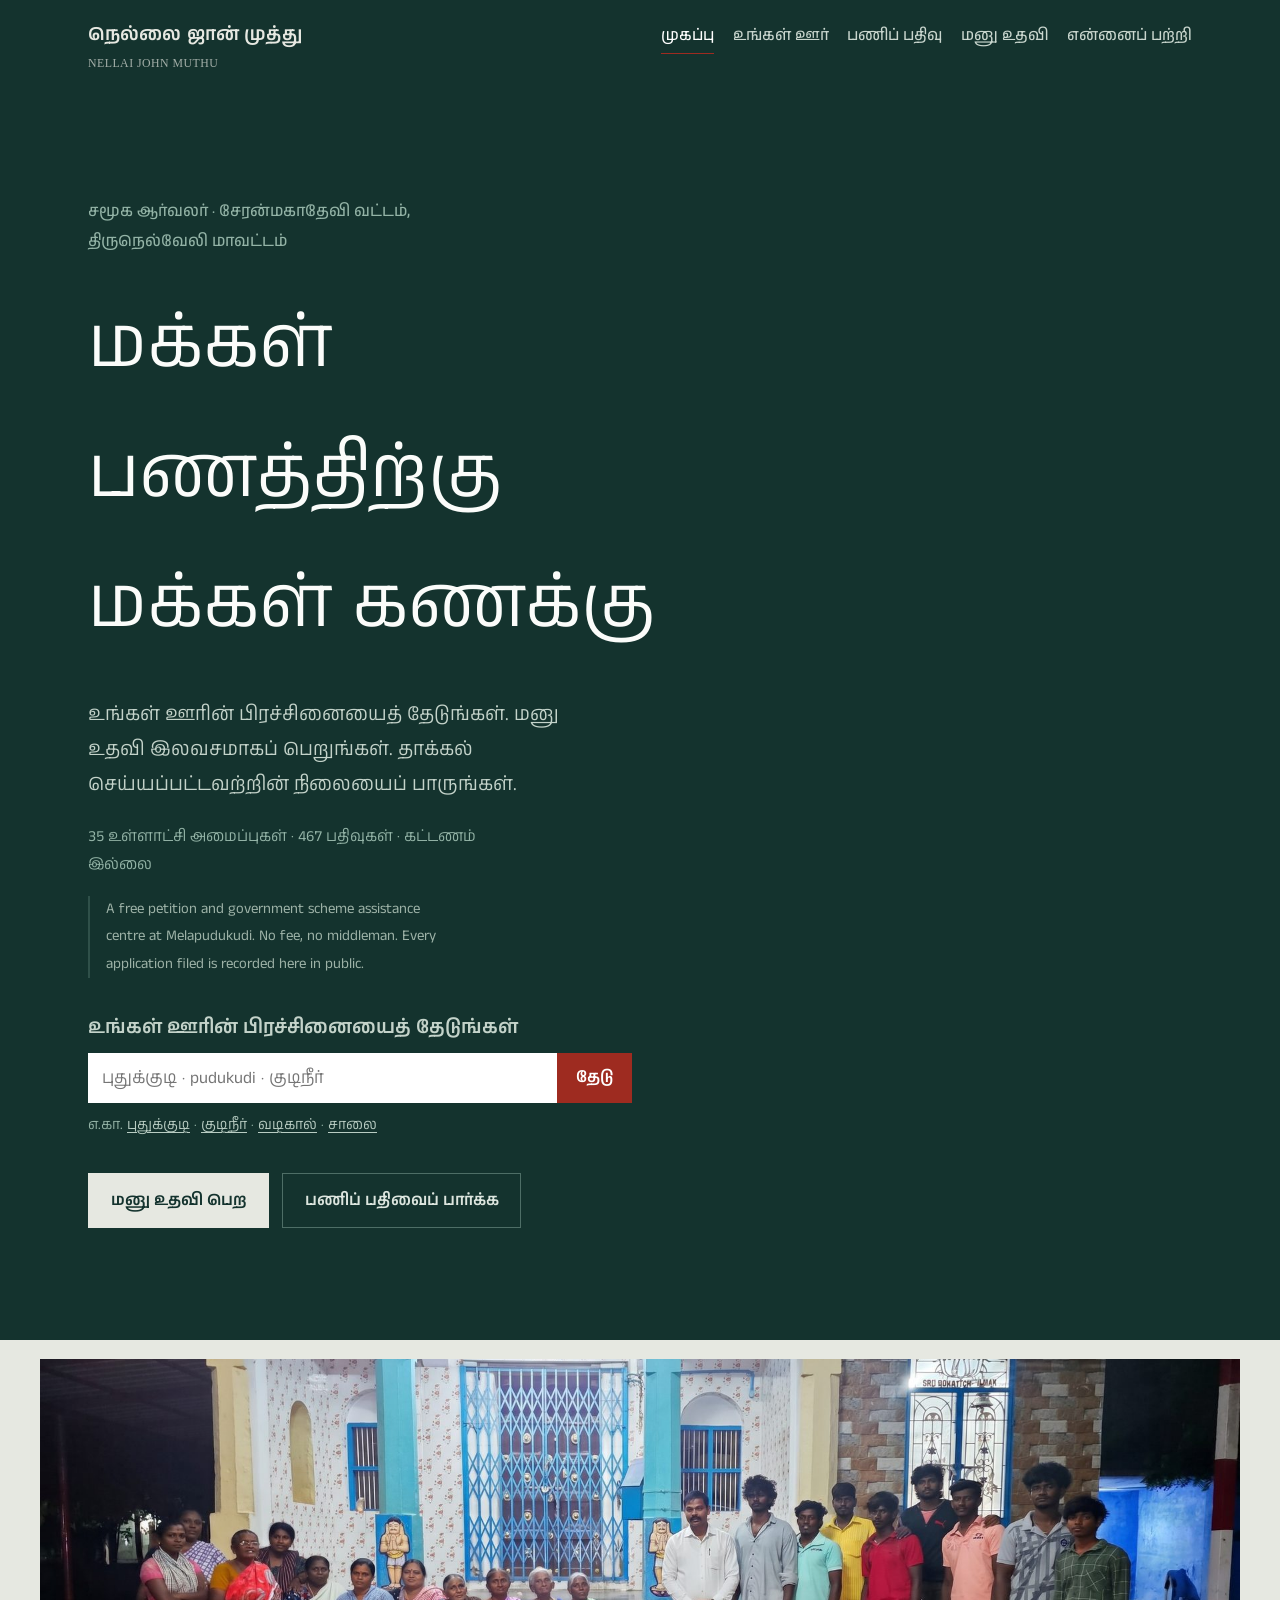
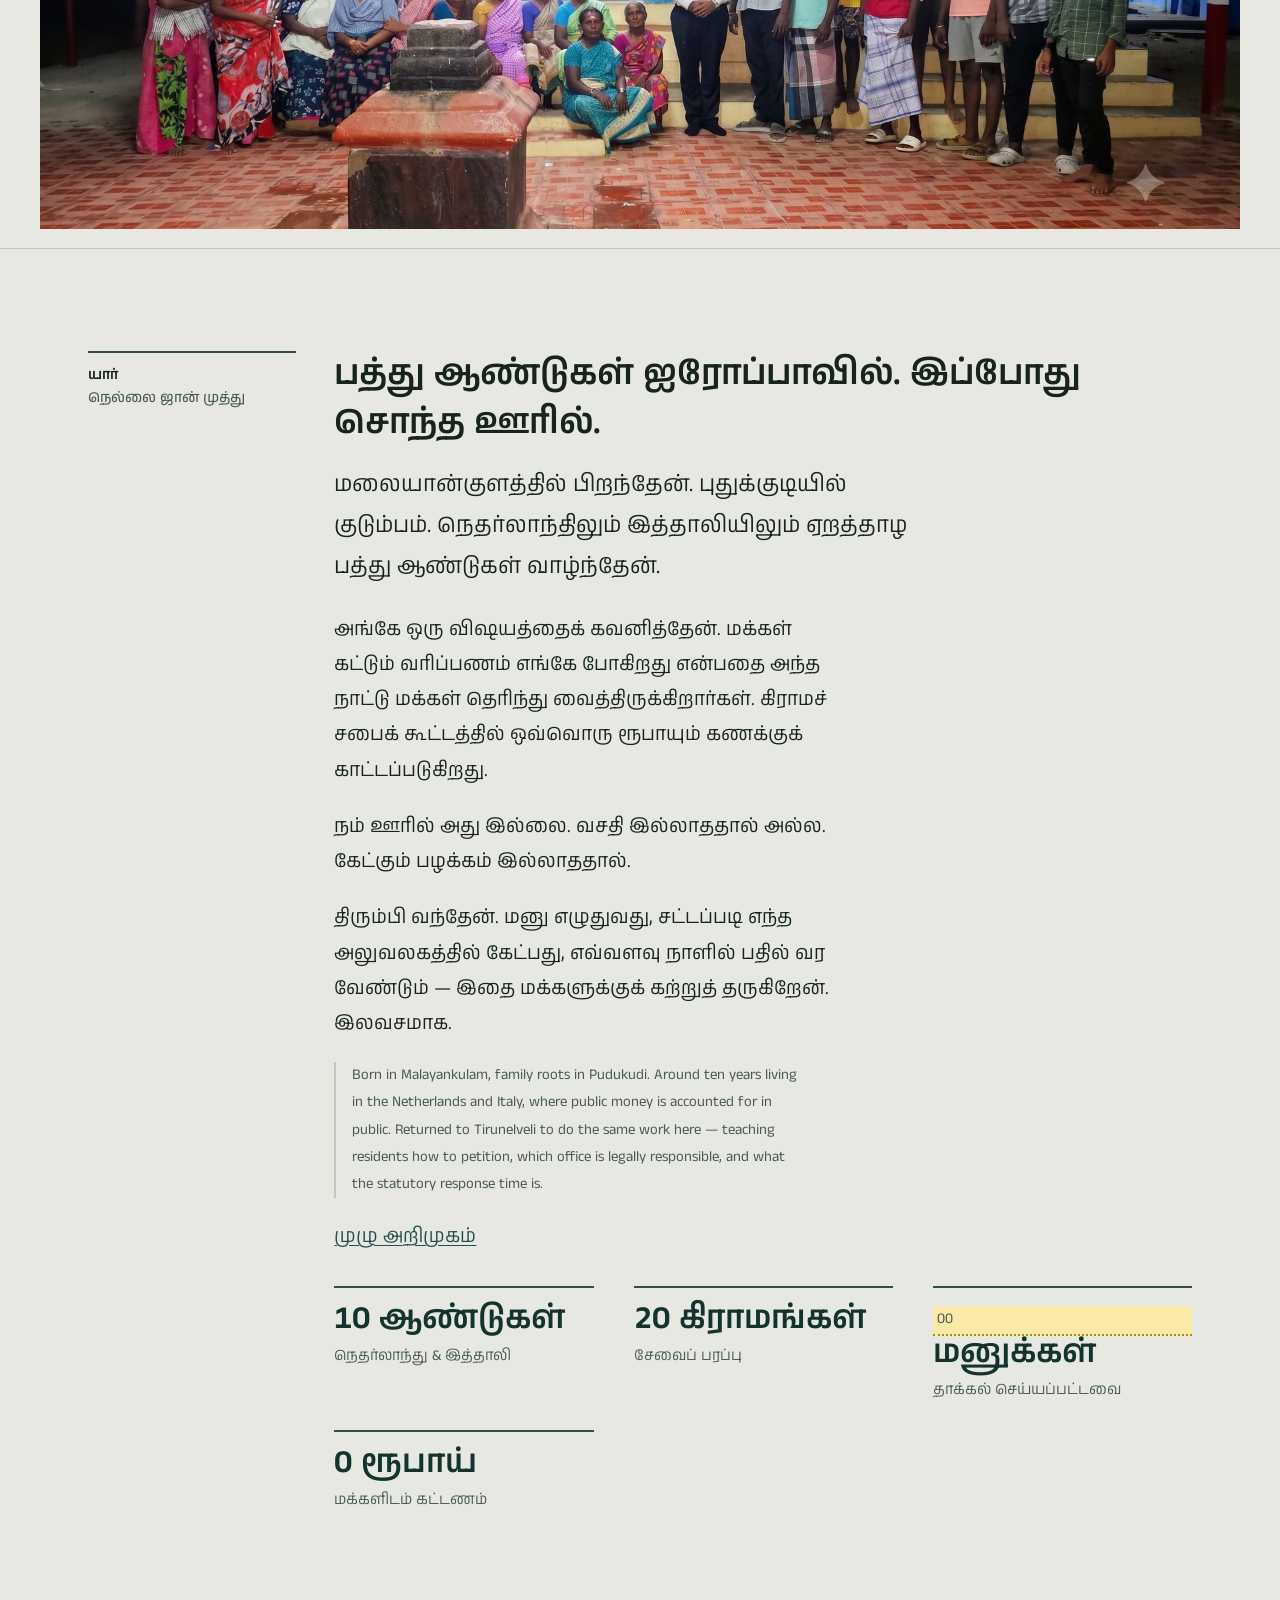
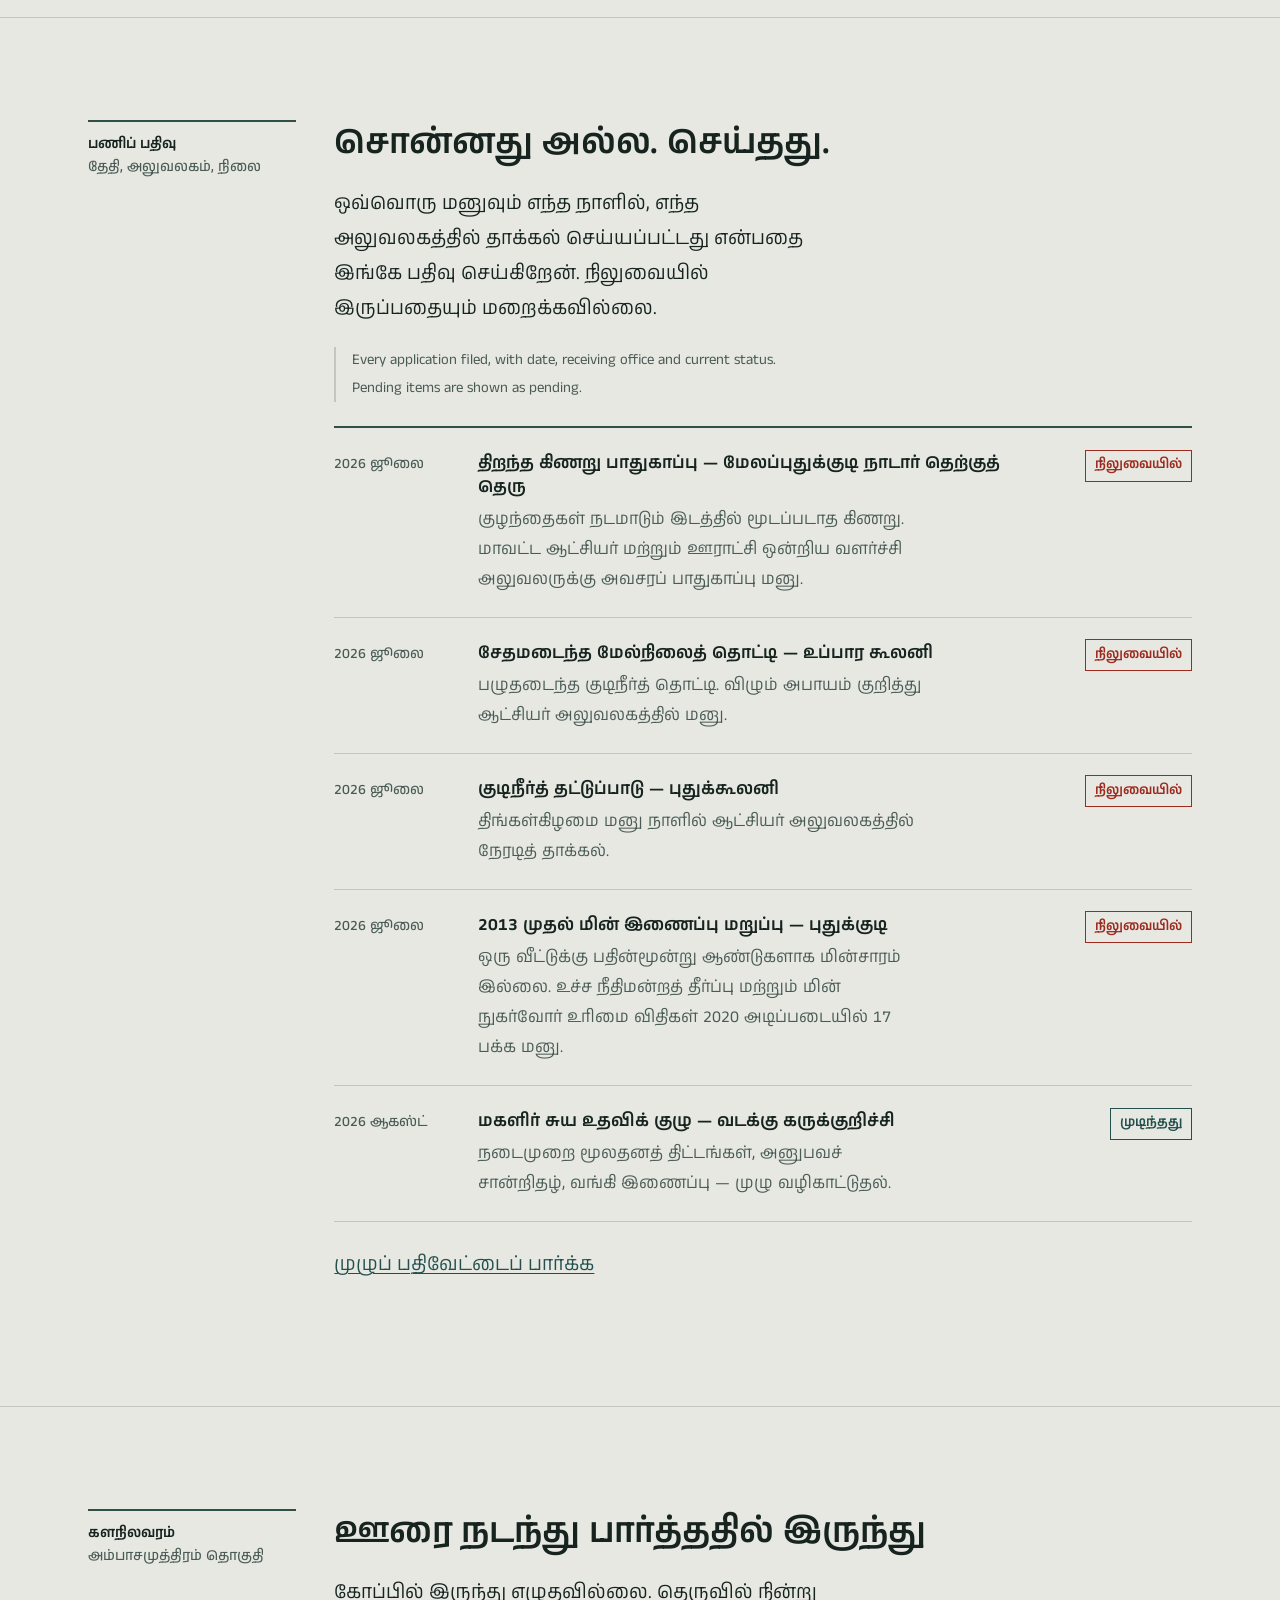
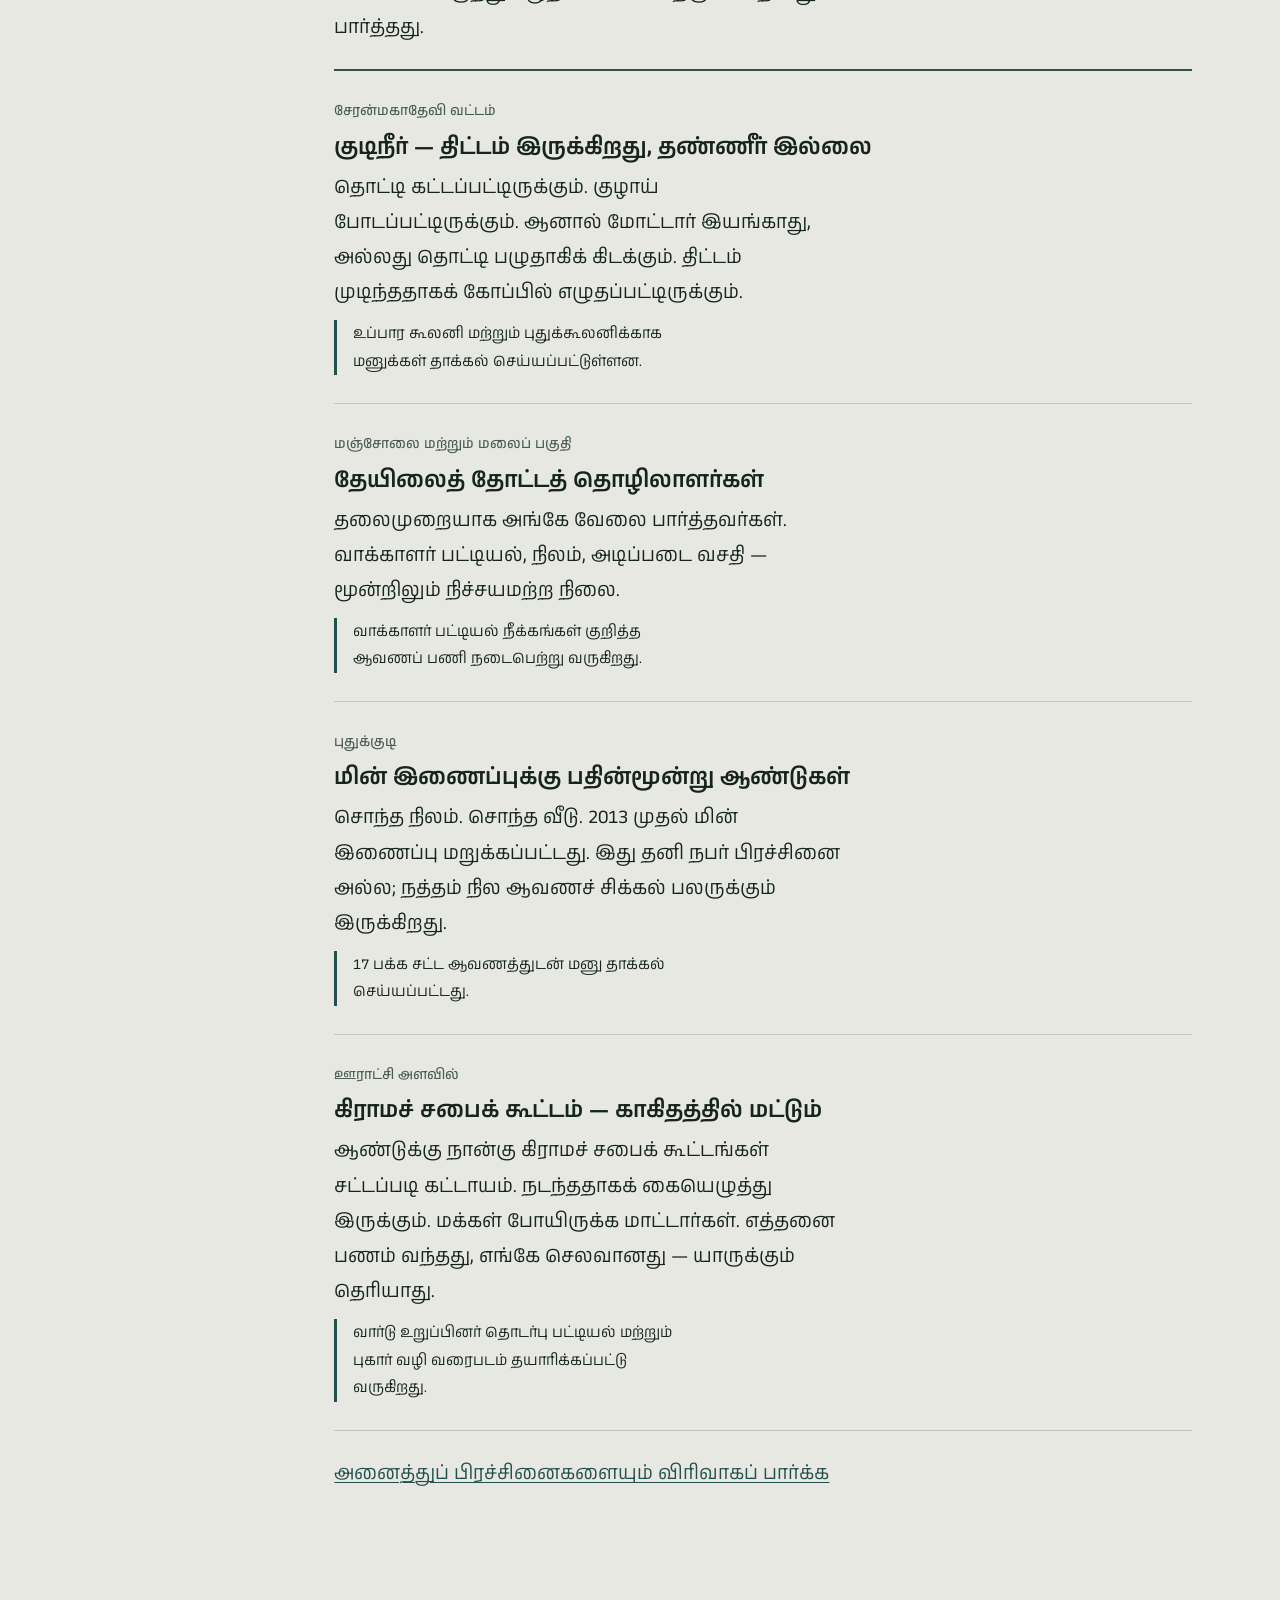
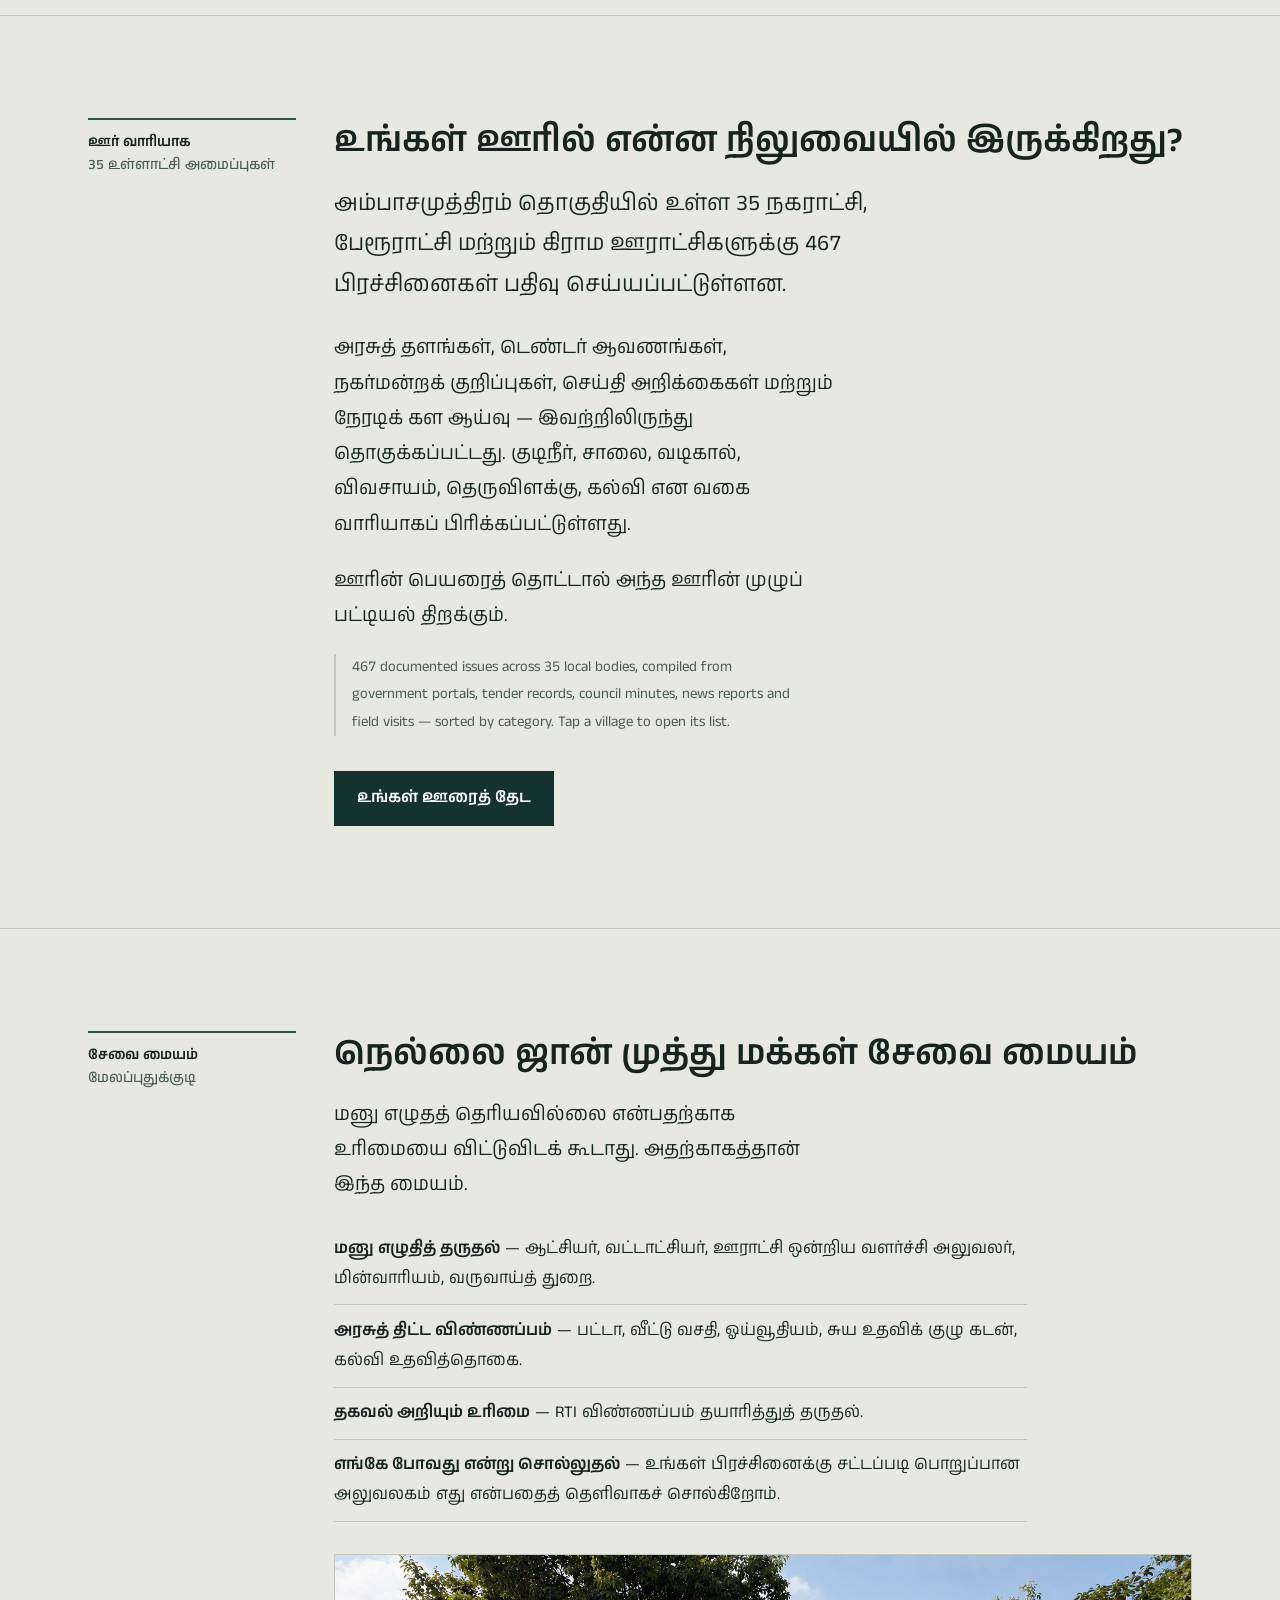
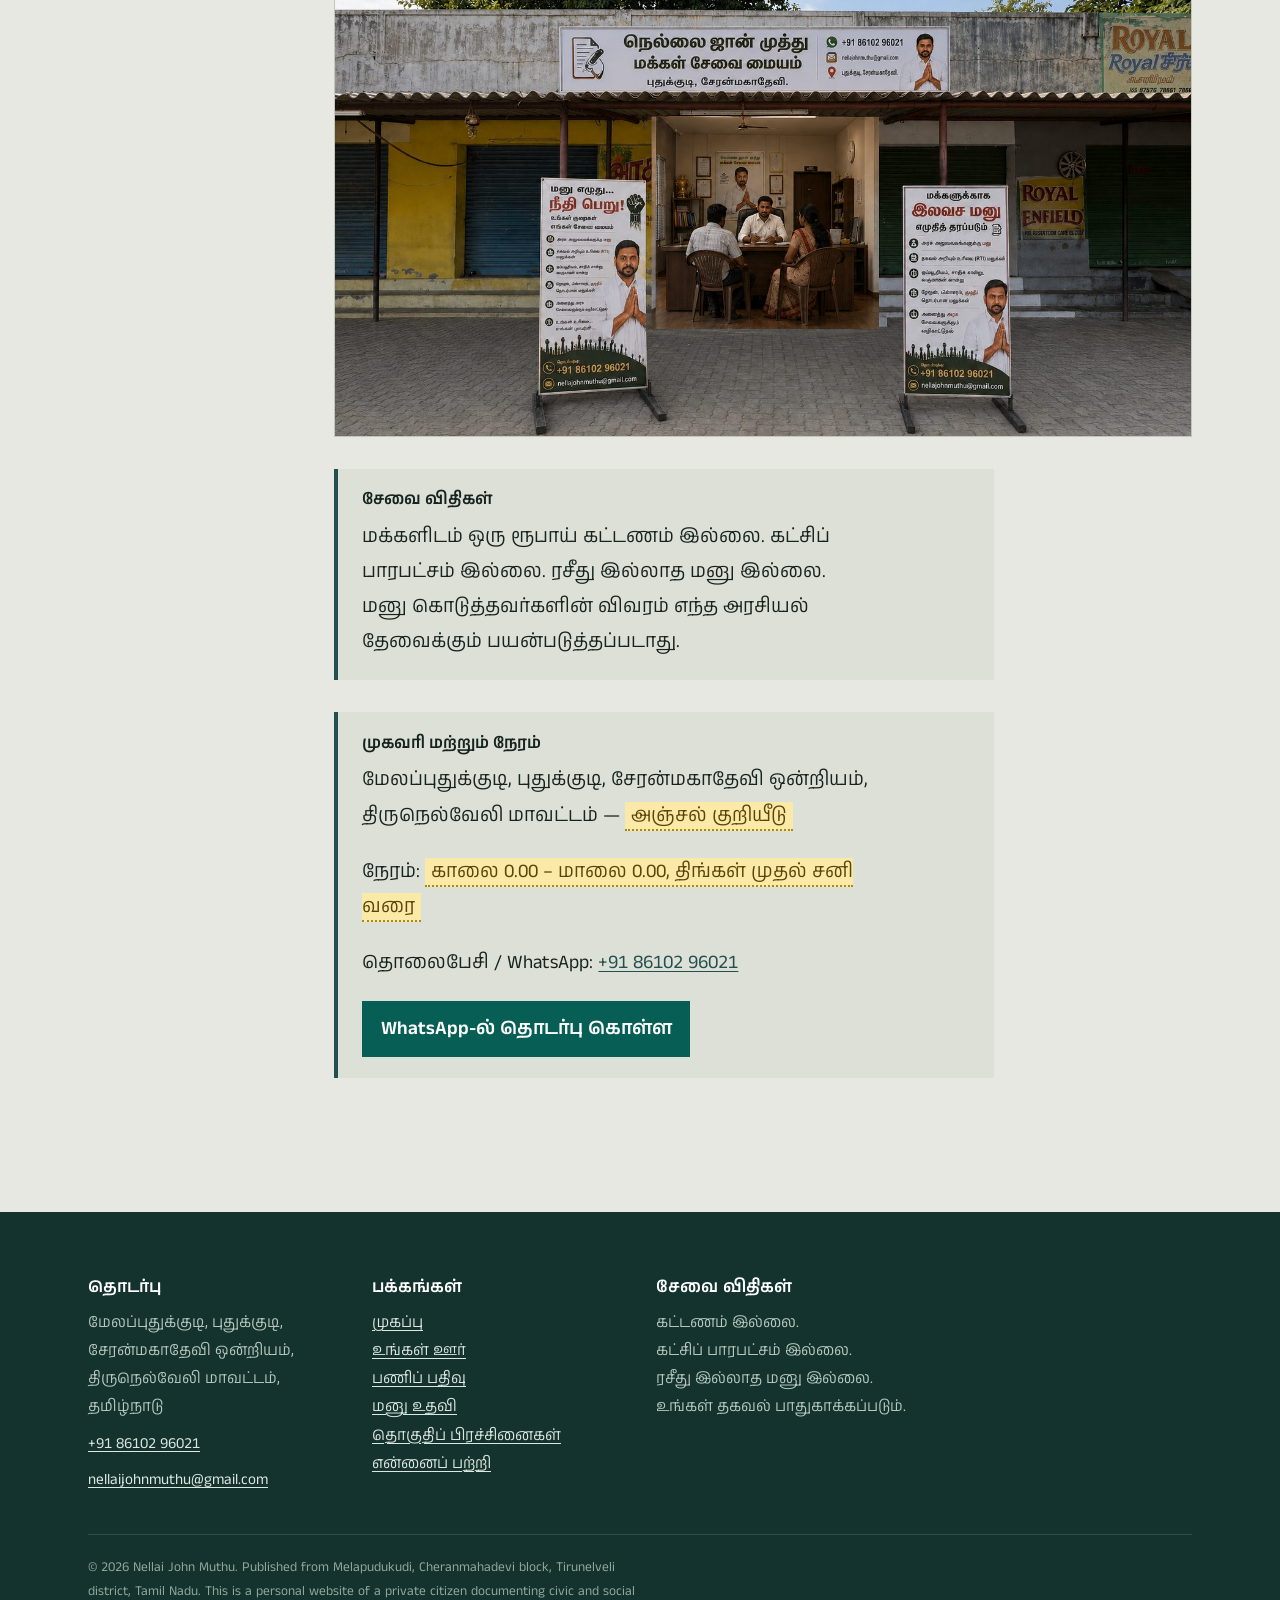
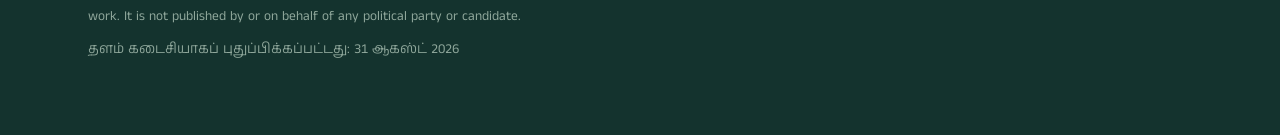
==== commit 8fa18114: "Add files via upload" ====
--- a/index.html
+++ b/index.html
@@ -6,6 +6,7 @@
 
 <title>நெல்லை ஜான் முத்து | Nellai John Muthu — சமூக ஆர்வலர், அம்பாசமுத்திரம்</title>
 <meta name="description" content="நெல்லை ஜான் முத்து — திருநெல்வேலி மாவட்டம், சேரன்மகாதேவி வட்டத்தில் இலவச மனு உதவி மையம் நடத்தும் சமூக ஆர்வலர். Nellai John Muthu is a social activist running a free public petition and government scheme assistance centre in Melapudukudi, Cheranmahadevi block, Ambasamudram constituency, Tirunelveli.">
+<meta name="theme-color" content="#14332E">
 <link rel="canonical" href="https://nellaijohnmuthu.com/">
 
 <meta property="og:type" content="profile">
@@ -57,13 +58,15 @@
 <header class="site-head">
   <div class="wrap">
     <a class="brand" href="/">நெல்லை ஜான் முத்து<small>NELLAI JOHN MUTHU</small></a>
-    <nav class="site-nav" aria-label="முதன்மை">
+    <button class="menu-btn" id="menuBtn" aria-expanded="false" aria-controls="mainnav" aria-label="பட்டியலைத் திற">
+      <span></span><span></span><span></span>
+    </button>
+    <nav class="site-nav" id="mainnav" aria-label="முதன்மை">
       <a href="/" aria-current="page">முகப்பு</a>
-      <a href="/about.html">என்னைப் பற்றி</a>
-      <a href="/panchayats.html">ஊராட்சி பிரச்சினைகள்</a>
-      <a href="/issues.html">தொகுதிப் பிரச்சினைகள்</a>
+      <a href="/panchayats.html">உங்கள் ஊர்</a>
       <a href="/work.html">பணிப் பதிவு</a>
       <a href="/help.html">மனு உதவி</a>
+      <a href="/about.html">என்னைப் பற்றி</a>
     </nav>
   </div>
 </header>
@@ -74,8 +77,17 @@
   <div class="wrap">
     <p class="kicker">சமூக ஆர்வலர் · சேரன்மகாதேவி வட்டம், திருநெல்வேலி மாவட்டம்</p>
     <h1 class="hero-slogan"><span class="l">மக்கள் பணத்திற்கு</span><span class="l">மக்கள் கணக்கு</span></h1>
-    <p>மேலப்புதுக்குடியில் இலவச மனு உதவி மையம். ஒரு ரூபாய் கட்டணம் இல்லை. அரசு அலுவலகத்தில் என்ன நடக்கிறது என்பதை மக்களிடம் திரும்பச் சொல்கிறேன்.</p>
+    <p>உங்கள் ஊரின் பிரச்சினையைத் தேடுங்கள். மனு உதவி இலவசமாகப் பெறுங்கள். தாக்கல் செய்யப்பட்டவற்றின் நிலையைப் பாருங்கள்.</p>
+    <p class="ta" style="color:#93B3A6;font-size:.95rem">35 உள்ளாட்சி அமைப்புகள் · 467 பதிவுகள் · கட்டணம் இல்லை</p>
     <p class="en-note" lang="en">A free petition and government scheme assistance centre at Melapudukudi. No fee, no middleman. Every application filed is recorded here in public.</p>
+    <form class="hero-search" action="/panchayats.html" method="get">
+      <label for="hq">உங்கள் ஊரின் பிரச்சினையைத் தேடுங்கள்</label>
+      <div class="box">
+        <input id="hq" name="q" type="search" placeholder="புதுக்குடி · pudukudi · குடிநீர்" autocomplete="off" enterkeyhint="search">
+        <button type="submit">தேடு</button>
+      </div>
+      <p class="eg">எ.கா. <a href="/panchayats.html?q=%E0%AE%AA%E0%AF%81%E0%AE%A4%E0%AF%81%E0%AE%95%E0%AF%8D%E0%AE%95%E0%AF%81%E0%AE%9F%E0%AE%BF">புதுக்குடி</a> · <a href="/panchayats.html?cat=water">குடிநீர்</a> · <a href="/panchayats.html?cat=drain">வடிகால்</a> · <a href="/panchayats.html?cat=road">சாலை</a></p>
+    </form>
     <div class="actions">
       <a class="btn btn-solid" href="/help.html">மனு உதவி பெற</a>
       <a class="btn btn-line" href="/work.html">பணிப் பதிவைப் பார்க்க</a>
@@ -87,7 +99,7 @@
 <figure class="banner">
   <picture>
     <source media="(max-width: 40rem)" srcset="/banner-sm.jpg">
-    <img src="/banner.jpg" width="1800" height="830"
+    <img src="/banner.jpg" width="1800" height="830" fetchpriority="high" decoding="async"
          alt="மேலப்புதுக்குடி பகுதி மக்களுடன் நெல்லை ஜான் முத்து — கிராமக் கூட்டம்">
   </picture>
 </figure>
@@ -247,15 +259,21 @@
       </ul>
 
       <figure class="photo">
-        <img src="/office.jpg" width="1400" height="788"
+        <img src="/office.jpg" width="1400" height="788" loading="lazy" decoding="async"
              alt="நெல்லை ஜான் முத்து மக்கள் சேவை மையம், புதுக்குடி — மனு எழுதித் தரும் பணி">
       </figure>
+
+      <div class="callout">
+        <h3>சேவை விதிகள்</h3>
+        <p class="ta">மக்களிடம் ஒரு ரூபாய் கட்டணம் இல்லை. கட்சிப் பாரபட்சம் இல்லை. ரசீது இல்லாத மனு இல்லை. மனு கொடுத்தவர்களின் விவரம் எந்த அரசியல் தேவைக்கும் பயன்படுத்தப்படாது.</p>
+      </div>
 
       <div class="callout">
         <h3>முகவரி மற்றும் நேரம்</h3>
         <p class="ta">மேலப்புதுக்குடி, புதுக்குடி, சேரன்மகாதேவி ஒன்றியம், திருநெல்வேலி மாவட்டம் — <span class="fill">அஞ்சல் குறியீடு</span></p>
         <p class="ta">நேரம்: <span class="fill">காலை 0.00 – மாலை 0.00, திங்கள் முதல் சனி வரை</span></p>
         <p class="ta">தொலைபேசி / WhatsApp: <a href="tel:+918610296021">+91 86102 96021</a></p>
+        <p><a class="wa-link" href="https://wa.me/918610296021">WhatsApp-ல் தொடர்பு கொள்ள</a></p>
       </div>
     </div>
   </div>
@@ -273,22 +291,26 @@
     </div>
     <div>
       <h2>பக்கங்கள்</h2>
-      <p><a href="/about.html">என்னைப் பற்றி</a><br>
-         <a href="/panchayats.html">ஊராட்சி பிரச்சினைகள்</a><br>
-         <a href="/issues.html">தொகுதிப் பிரச்சினைகள்</a><br>
-         <a href="/work.html">பணிப் பதிவு</a><br>
-         <a href="/help.html">மனு உதவி வழிகாட்டி</a></p>
-    </div>
-    <div>
-      <h2>காணொளி</h2>
-      <p class="ta">ஆட்சி நிர்வாகம் குறித்த தமிழ் காணொளிகள்.</p>
-      <p><a href="https://www.youtube.com/@FILL-CHANNEL-HANDLE" class="fill">YouTube சேனல்</a></p>
+      <p><a href="/">முகப்பு</a><br><a href="/panchayats.html">உங்கள் ஊர்</a><br>
+         <a href="/work.html">பணிப் பதிவு</a><br><a href="/help.html">மனு உதவி</a><br>
+         <a href="/issues.html">தொகுதிப் பிரச்சினைகள்</a><br><a href="/about.html">என்னைப் பற்றி</a></p>
+    </div>
+    <div>
+      <h2>சேவை விதிகள்</h2>
+      <p class="ta">கட்டணம் இல்லை.<br>கட்சிப் பாரபட்சம் இல்லை.<br>ரசீது இல்லாத மனு இல்லை.<br>உங்கள் தகவல் பாதுகாக்கப்படும்.</p>
     </div>
     <div class="legal">
       <p lang="en">© 2026 Nellai John Muthu. Published from Melapudukudi, Cheranmahadevi block, Tirunelveli district, Tamil Nadu. This is a personal website of a private citizen documenting civic and social work. It is not published by or on behalf of any political party or candidate.</p>
+      <p class="ta">தளம் கடைசியாகப் புதுப்பிக்கப்பட்டது: 31 ஆகஸ்ட் 2026</p>
     </div>
   </div>
 </footer>
 
+<nav class="action-bar" aria-label="விரைவு தொடர்பு">
+  <a href="tel:+918610296021"><svg viewBox="0 0 24 24" aria-hidden="true"><path d="M6.6 10.8c1.4 2.8 3.8 5.1 6.6 6.6l2.2-2.2c.3-.3.7-.4 1-.2 1.1.4 2.4.6 3.6.6.6 0 1 .4 1 1V20c0 .6-.4 1-1 1C10.6 21 3 13.4 3 4c0-.6.4-1 1-1h3.5c.6 0 1 .4 1 1 0 1.3.2 2.5.6 3.6.1.4 0 .8-.2 1l-2.3 2.2z"/></svg>அழைக்க</a>
+  <a href="https://wa.me/918610296021"><svg viewBox="0 0 24 24" aria-hidden="true"><path d="M12 2a10 10 0 0 0-8.6 15l-1.3 4.7 4.8-1.3A10 10 0 1 0 12 2zm5.3 14c-.2.6-1.3 1.2-1.8 1.2-.5.1-1 .1-1.7-.1-.4-.1-.9-.3-1.5-.6a11 11 0 0 1-4.3-3.9c-.5-.7-.8-1.5-.8-2.2 0-.7.3-1.3.6-1.6.2-.2.4-.3.6-.3h.5c.2 0 .4 0 .6.4l.8 1.9c0 .2 0 .3-.1.5l-.4.5c-.1.1-.2.3-.1.5.3.5.7 1.1 1.3 1.6.7.6 1.3.9 1.6 1 .2.1.4.1.5-.1l.7-.8c.2-.2.3-.2.5-.1l1.8.9c.2.1.3.2.4.3 0 .2 0 .6-.2 1.1z"/></svg>WhatsApp</a>
+  <a href="/help.html"><svg viewBox="0 0 24 24" aria-hidden="true"><path d="M14 2H6a2 2 0 0 0-2 2v16a2 2 0 0 0 2 2h12a2 2 0 0 0 2-2V8l-6-6zm2 16H8v-2h8v2zm0-4H8v-2h8v2zm-3-5V3.5L18.5 9H13z"/></svg>மனு உதவி</a>
+</nav>
+<script src="/site.js" defer></script>
 </body>
 </html>
--- a/style.css
+++ b/style.css
@@ -322,3 +322,133 @@
   .lb-body { padding-left: .4rem; }
   .lb > summary { font-size: 1rem; }
 }
+
+/* ============ Readability bump for outdoor mobile use ============ */
+body { font-size: clamp(1.09rem, 1.02rem + 0.3vw, 1.19rem); }
+:lang(ta), .ta { line-height: 1.85; }
+.cat li, .entry-body p, .plain li { font-size: 1.02rem; }
+
+/* ============ Mobile menu ============ */
+.menu-btn {
+  display: none; background: none; border: 1.5px solid #4E6E66; cursor: pointer;
+  width: 46px; height: 44px; padding: 0 11px; flex: none;
+}
+.menu-btn span { display: block; height: 2px; background: var(--paper); margin: 4px 0; }
+.menu-btn[aria-expanded="true"] { background: #1D423B; }
+
+@media (max-width: 52rem) {
+  .site-head .wrap { flex-wrap: nowrap; align-items: center; gap: 1rem; }
+  .menu-btn { display: block; }
+  .site-nav {
+    display: none; flex-basis: 100%; flex-direction: column; gap: 0;
+    order: 3; padding-bottom: .5rem;
+  }
+  .site-nav.open { display: flex; }
+  .site-head .wrap:has(.site-nav.open) { flex-wrap: wrap; }
+  .site-nav a {
+    padding: .85rem .2rem; border-bottom: 1px solid #2F5049; font-size: 1.05rem;
+  }
+  .site-nav a:hover, .site-nav a[aria-current="page"] { border-bottom-color: var(--stamp); }
+}
+
+/* ============ Mobile action bar ============ */
+.action-bar { display: none; }
+@media (max-width: 52rem) {
+  .action-bar {
+    display: grid; grid-template-columns: repeat(3, 1fr);
+    position: fixed; left: 0; right: 0; bottom: 0; z-index: 50;
+    background: var(--river); border-top: 1px solid #2F5049;
+    padding-bottom: env(safe-area-inset-bottom);
+  }
+  .action-bar a {
+    display: flex; flex-direction: column; align-items: center; justify-content: center;
+    gap: .18rem; min-height: 56px; padding: .5rem .3rem;
+    font-family: "Anek Tamil", sans-serif; font-size: .84rem; font-weight: 600;
+    color: #DCE7E0; text-decoration: none;
+  }
+  .action-bar a + a { border-left: 1px solid #2F5049; }
+  .action-bar a:active { background: #1D423B; }
+  .action-bar svg { width: 21px; height: 21px; fill: currentColor; }
+  body { padding-bottom: 66px; }
+  html { scroll-padding-bottom: 80px; }
+}
+
+/* ============ Directory upgrades ============ */
+.hero-compact { padding-block: clamp(2.2rem, 6vw, 3.6rem) clamp(2.4rem, 6vw, 4rem); }
+
+.search-row label { font-family: "Anek Tamil", sans-serif; font-weight: 600; display: block; margin-bottom: .45rem; }
+.search-row input { min-height: 48px; font-size: 1.05rem; }
+.search-row input:focus { border-color: var(--river); }
+
+.cat-filters { margin-top: .5rem; }
+.cat-chip { font-size: .9rem; padding: .4rem .75rem; }
+.cat-chip b { font-weight: 600; color: var(--ink-soft); }
+.cat-chip[aria-pressed="true"] b { color: #BFD3C9; }
+.chip { min-height: 40px; }
+
+.clearbtn {
+  font-family: "Anek Tamil", sans-serif; font-size: .9rem; background: none;
+  border: none; color: var(--stamp); cursor: pointer; text-decoration: underline;
+  padding: .3rem; min-height: 34px;
+}
+
+.minicats { margin: 0 0 .9rem; display: flex; flex-wrap: wrap; gap: .4rem; }
+.minicat {
+  font-family: "Anek Tamil", sans-serif; font-size: .82rem; color: var(--ink-soft);
+  border: 1px solid var(--rule); padding: .18rem .55rem; cursor: pointer;
+}
+.minicat:hover { border-color: var(--river-mid); color: var(--river-mid); }
+
+.sharerow { margin: 0 0 .4rem; }
+.sharebtn {
+  font-family: "Anek Tamil", sans-serif; font-size: .87rem; background: none;
+  border: 1.5px solid var(--rule-dark); color: var(--ink); padding: .4rem .8rem;
+  cursor: pointer; min-height: 38px;
+}
+.sharebtn:hover { background: var(--paper-warm); }
+
+.wa-link {
+  display: inline-block; font-family: "Anek Tamil", sans-serif; font-weight: 600;
+  background: #075E54; color: #fff; text-decoration: none;
+  padding: .6rem 1.15rem; min-height: 44px; line-height: 1.9;
+}
+.wa-link:hover { background: #04443D; color: #fff; }
+.privacy-note { font-size: .88rem; color: var(--ink-soft); margin-bottom: 0; }
+
+.lb[hidden], .lb-group[hidden], .cat[hidden] { display: none !important; }
+.lb { content-visibility: auto; contain-intrinsic-size: auto 90px; }
+.lb[open] { content-visibility: visible; }
+
+/* ============ Homepage search ============ */
+.hero-search { margin-top: 2rem; max-width: 34rem; }
+.hero-search label { display: block; font-family: "Anek Tamil", sans-serif; font-weight: 600; color: #C4D3CA; margin-bottom: .5rem; }
+.hero-search .box { display: flex; }
+.hero-search input {
+  flex: 1; min-width: 0; min-height: 50px; font-family: "Anek Tamil", sans-serif;
+  font-size: 1.05rem; padding: .6rem .85rem; border: 0; background: #fff; color: var(--ink);
+}
+.hero-search button {
+  font-family: "Anek Tamil", sans-serif; font-size: 1rem; font-weight: 600;
+  background: var(--stamp); color: #fff; border: 0; padding: 0 1.2rem; min-height: 50px; cursor: pointer;
+}
+.hero-search button:hover { background: #86231A; }
+.hero-search .eg { font-size: .88rem; color: #93B3A6; margin: .55rem 0 0; }
+.hero-search .eg a { color: #B9CDC3; }
+
+/* ============ Print ============ */
+@media print {
+  .site-head, .site-foot, .action-bar, .filters, .search-row, .sharerow,
+  .minicats, .skip, .result-note, .hero-search, .banner { display: none !important; }
+  body { background: #fff; color: #000; font-size: 11pt; padding-bottom: 0; }
+  .hero { background: #fff !important; color: #000 !important; padding-block: 0 1rem; }
+  .hero-slogan, .hero p, .hero .kicker { color: #000 !important; }
+  section { padding-block: .8rem; border-top: 1px solid #999; }
+  .lb { content-visibility: visible; }
+  .lb > summary { font-size: 12pt; }
+  .lb-body { display: block !important; }
+  .steps > li, .issue, .entry, .cat { break-inside: avoid; }
+  h2, h3, h4 { break-after: avoid; }
+  a[href^="http"]::after { content: " (" attr(href) ")"; font-size: 9pt; color: #444; }
+  a[href^="/"]::after, a[href^="#"]::after { content: ""; }
+}
+@page { margin: 15mm; }
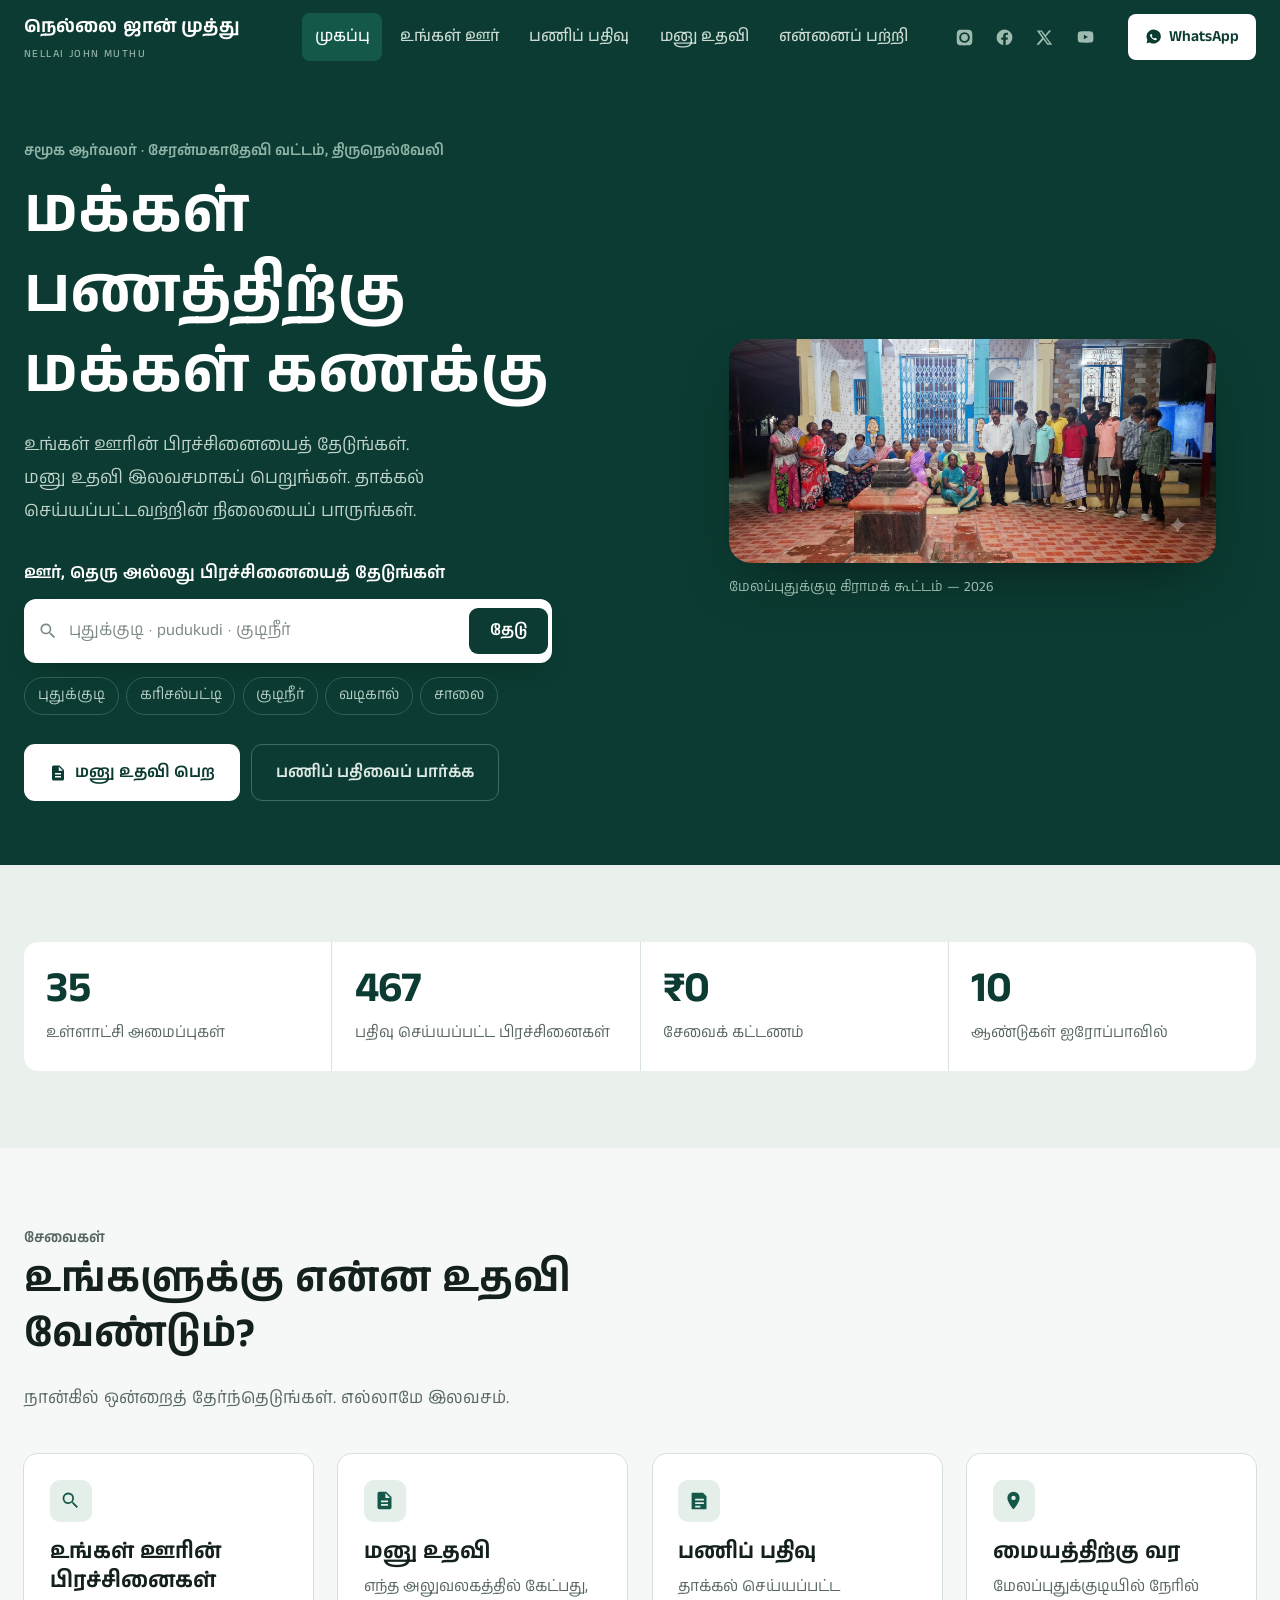
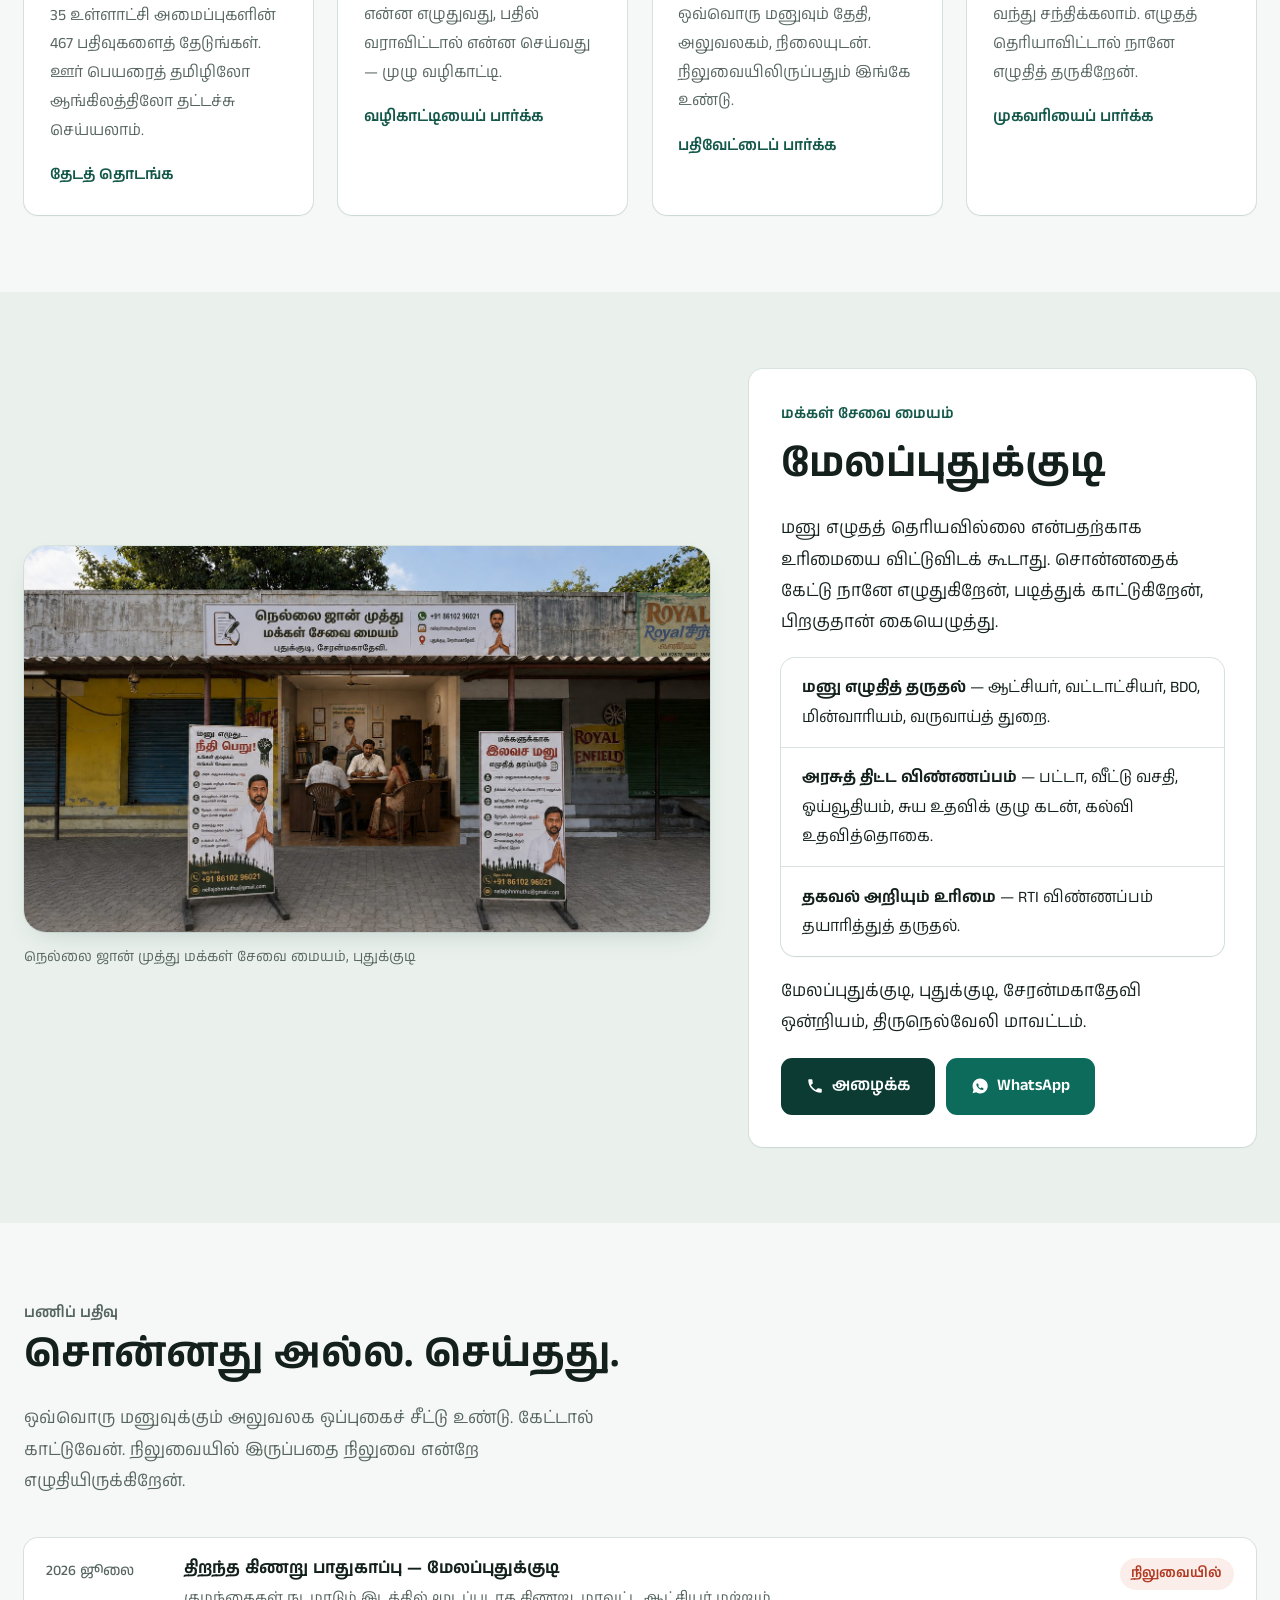
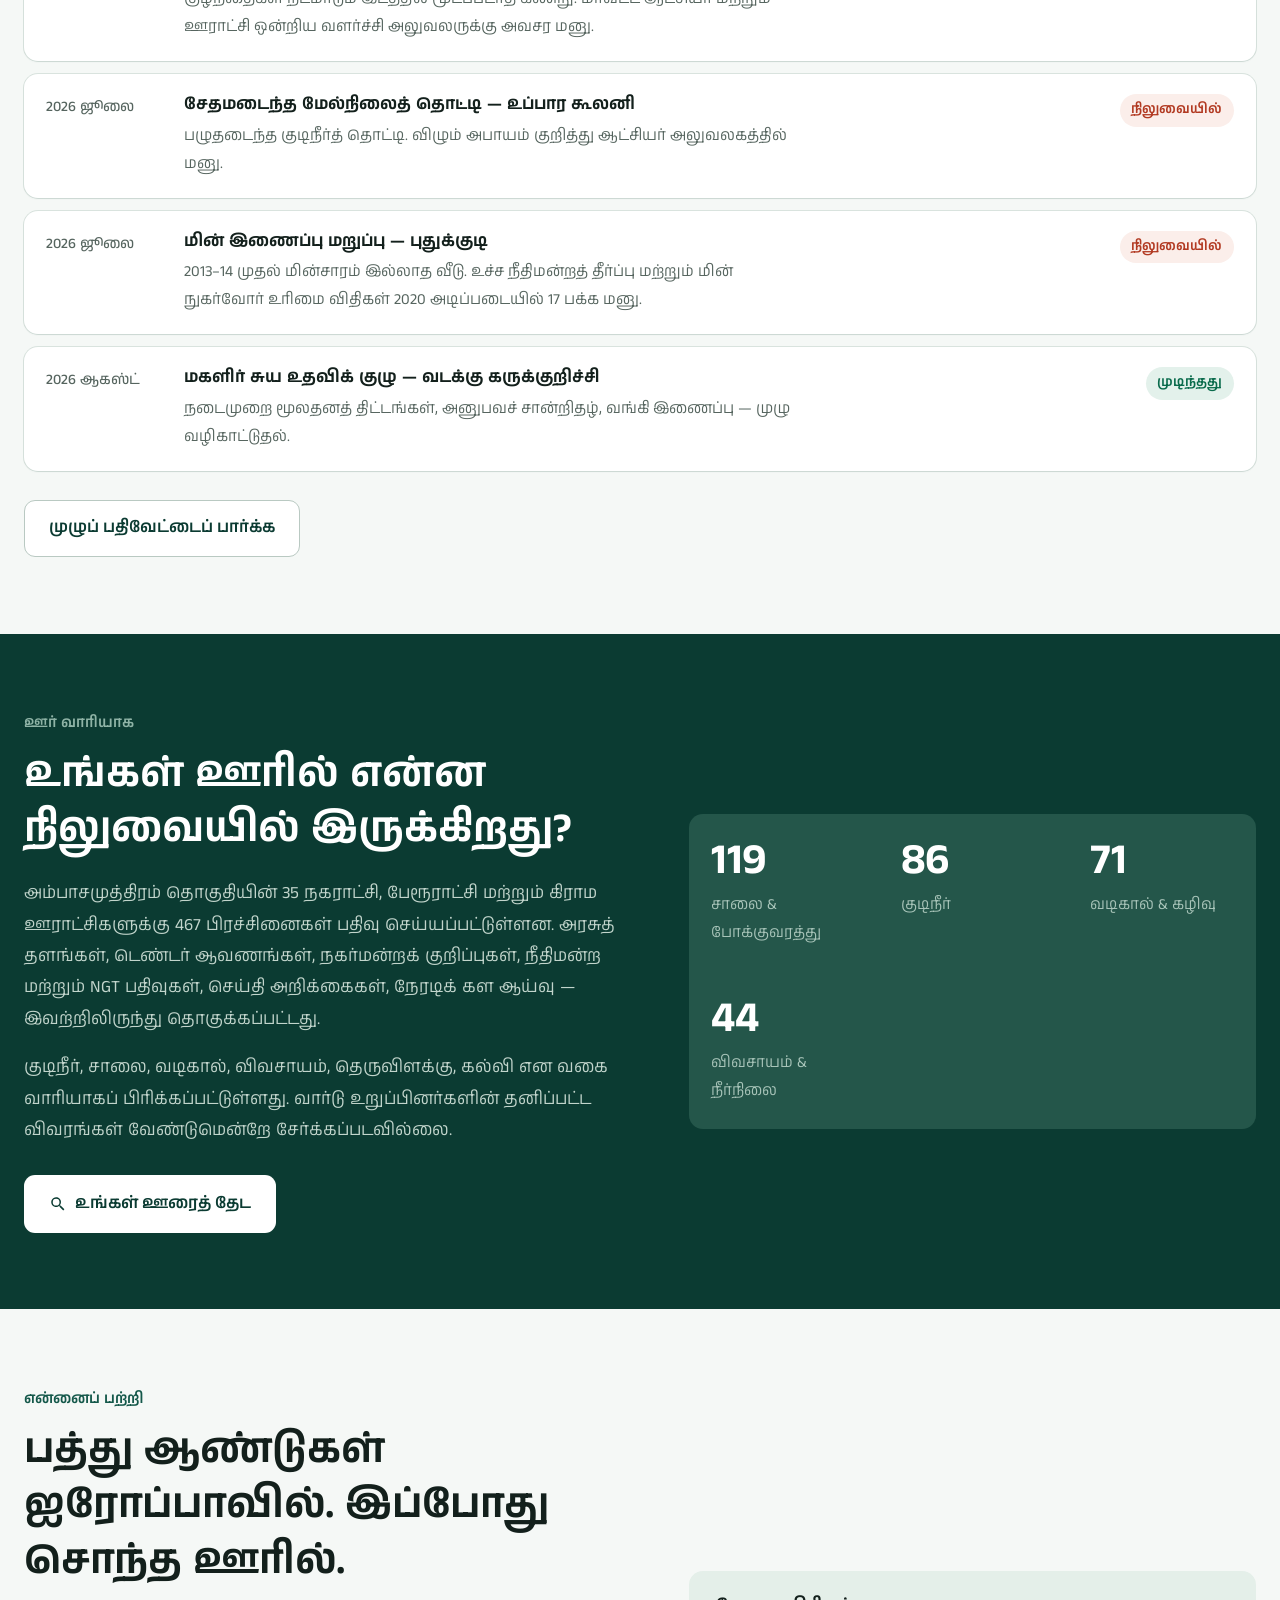
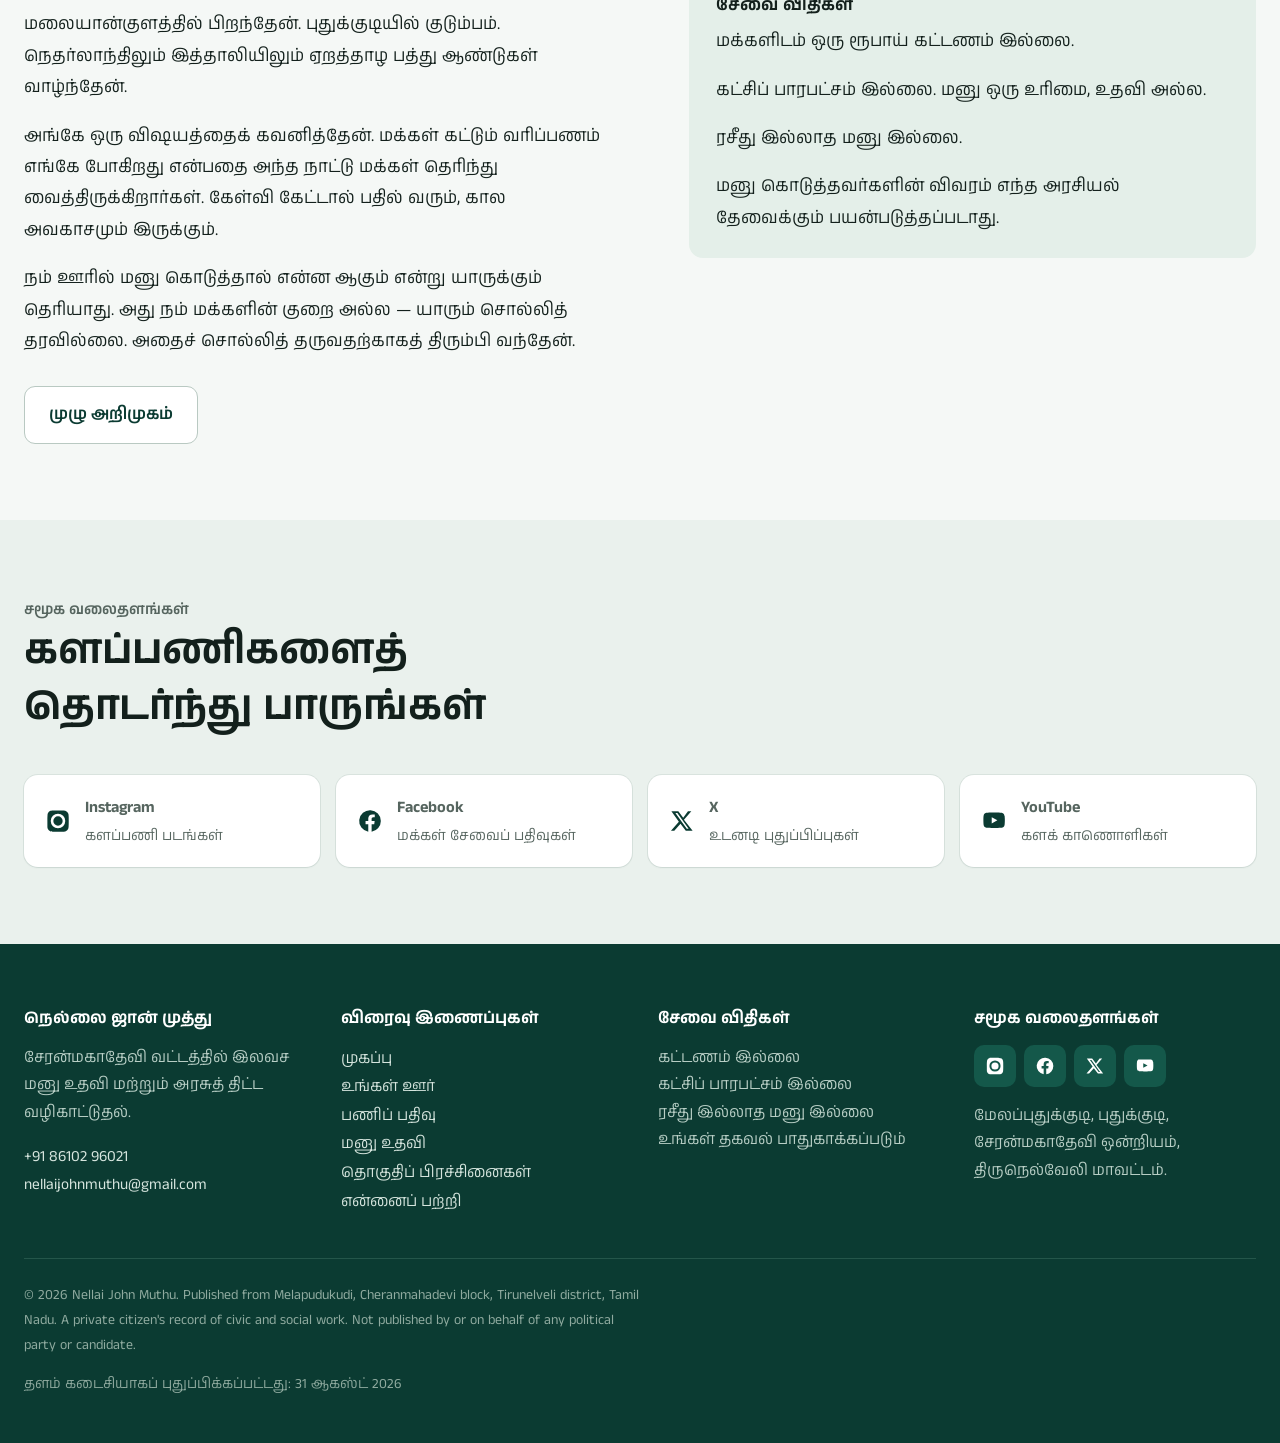
==== commit 6ffae3d3: "Add files via upload" ====
--- a/index.html
+++ b/index.html
@@ -3,312 +3,302 @@
 <head>
 <meta charset="utf-8">
 <meta name="viewport" content="width=device-width, initial-scale=1">
-
-<title>நெல்லை ஜான் முத்து | Nellai John Muthu — சமூக ஆர்வலர், அம்பாசமுத்திரம்</title>
-<meta name="description" content="நெல்லை ஜான் முத்து — திருநெல்வேலி மாவட்டம், சேரன்மகாதேவி வட்டத்தில் இலவச மனு உதவி மையம் நடத்தும் சமூக ஆர்வலர். Nellai John Muthu is a social activist running a free public petition and government scheme assistance centre in Melapudukudi, Cheranmahadevi block, Ambasamudram constituency, Tirunelveli.">
-<meta name="theme-color" content="#14332E">
+<title>நெல்லை ஜான் முத்து | Nellai John Muthu — மக்கள் சேவை மையம், சேரன்மகாதேவி</title>
+<meta name="description" content="நெல்லை ஜான் முத்து — சேரன்மகாதேவி வட்டத்தில் இலவச மனு உதவி மையம். அம்பாசமுத்திரம் தொகுதியின் 35 உள்ளாட்சி அமைப்புகளின் 467 களப் பிரச்சினைகள். Free petition assistance and a public record of civic work in Cheranmahadevi block, Tirunelveli.">
 <link rel="canonical" href="https://nellaijohnmuthu.com/">
-
-<meta property="og:type" content="profile">
+<meta name="theme-color" content="#0B3B32">
+<meta property="og:type" content="website">
 <meta property="og:site_name" content="Nellai John Muthu">
 <meta property="og:locale" content="ta_IN">
-<meta property="og:locale:alternate" content="en_IN">
-<meta property="og:title" content="நெல்லை ஜான் முத்து | Nellai John Muthu">
-<meta property="og:description" content="மக்கள் பணத்திற்கு மக்கள் கணக்கு. இலவச மனு உதவி மையம் — மேலப்புதுக்குடி, சேரன்மகாதேவி வட்டம், திருநெல்வேலி.">
+<meta property="og:title" content="நெல்லை ஜான் முத்து — மக்கள் பணத்திற்கு மக்கள் கணக்கு">
+<meta property="og:description" content="இலவச மனு உதவி. 35 உள்ளாட்சி அமைப்புகள். 467 பதிவுகள்.">
 <meta property="og:url" content="https://nellaijohnmuthu.com/">
 <meta property="og:image" content="https://nellaijohnmuthu.com/og.jpg">
 <meta name="twitter:card" content="summary_large_image">
-
-<meta name="geo.region" content="IN-TN">
-<meta name="geo.placename" content="Cheranmahadevi, Tirunelveli, Tamil Nadu">
-
+<meta name="twitter:creator" content="@Nellaijohnmuthu">
 <link rel="preconnect" href="https://fonts.googleapis.com">
 <link rel="preconnect" href="https://fonts.gstatic.com" crossorigin>
-<link href="https://fonts.googleapis.com/css2?family=Anek+Tamil:wght@300..700&family=Newsreader:ital,opsz,wght@0,6..72,300..700;1,6..72,300..600&display=swap" rel="stylesheet">
+<link href="https://fonts.googleapis.com/css2?family=Anek+Tamil:wght@300..700&family=Inter:wght@400;500;600;700&display=swap" rel="stylesheet">
 <link rel="stylesheet" href="/style.css">
-
 <script type="application/ld+json">
-{
-  "@context": "https://schema.org",
-  "@type": "Person",
-  "name": "Nellai John Muthu",
-  "alternateName": "நெல்லை ஜான் முத்து",
-  "url": "https://nellaijohnmuthu.com/",
-  "jobTitle": "Social activist and civic organiser",
-  "description": "Social activist running a free public petition and government scheme assistance centre in Melapudukudi, Cheranmahadevi block, Tirunelveli district, Tamil Nadu.",
-  "knowsLanguage": ["ta", "en"],
-  "homeLocation": {
-    "@type": "Place",
-    "address": {
-      "@type": "PostalAddress",
-      "addressLocality": "Melapudukudi, Pudukudi",
-      "addressRegion": "Tamil Nadu",
-      "addressCountry": "IN"
-    }
-  },
-  "areaServed": "Cheranmahadevi block, Ambasamudram constituency, Tirunelveli district",
-  "sameAs": ["https://www.youtube.com/@FILL-CHANNEL-HANDLE"]
-}
+{"@context":"https://schema.org","@type":"Person","name":"Nellai John Muthu","alternateName":"நெல்லை ஜான் முத்து",
+"url":"https://nellaijohnmuthu.com/","image":"https://nellaijohnmuthu.com/og.jpg",
+"jobTitle":"Social activist and civic organiser",
+"description":"Runs a free public petition and government scheme assistance centre in Melapudukudi, Cheranmahadevi block, Tirunelveli district, Tamil Nadu.",
+"knowsLanguage":["ta","en"],
+"homeLocation":{"@type":"Place","address":{"@type":"PostalAddress","addressLocality":"Melapudukudi, Pudukudi","addressRegion":"Tamil Nadu","addressCountry":"IN"}},
+"areaServed":"Cheranmahadevi block, Ambasamudram constituency, Tirunelveli district",
+"telephone":"+918610296021","email":"nellaijohnmuthu@gmail.com",
+"sameAs":["https://www.instagram.com/nellai_john_muthu", "https://www.facebook.com/nellaijohnmuthu", "https://x.com/Nellaijohnmuthu", "https://www.youtube.com/@NellaiJohnMuthu"]}
 </script>
 </head>
-
 <body>
 <a class="skip" href="#main">உள்ளடக்கத்திற்குச் செல்</a>
-
 <header class="site-head">
   <div class="wrap">
-    <a class="brand" href="/">நெல்லை ஜான் முத்து<small>NELLAI JOHN MUTHU</small></a>
-    <button class="menu-btn" id="menuBtn" aria-expanded="false" aria-controls="mainnav" aria-label="பட்டியலைத் திற">
-      <span></span><span></span><span></span>
-    </button>
+    <a class="brand" href="/"><b>நெல்லை ஜான் முத்து</b><small>NELLAI JOHN MUTHU</small></a>
+    <button class="menu-btn" id="menuBtn" aria-expanded="false" aria-controls="mainnav" aria-label="பட்டியலைத் திற"><span></span><span></span><span></span></button>
     <nav class="site-nav" id="mainnav" aria-label="முதன்மை">
       <a href="/" aria-current="page">முகப்பு</a>
       <a href="/panchayats.html">உங்கள் ஊர்</a>
       <a href="/work.html">பணிப் பதிவு</a>
       <a href="/help.html">மனு உதவி</a>
       <a href="/about.html">என்னைப் பற்றி</a>
+      <a class="m-only" href="tel:+918610296021"><svg viewBox="0 0 24 24" aria-hidden="true"><path d="M6.6 10.8c1.4 2.8 3.8 5.1 6.6 6.6l2.2-2.2c.3-.3.7-.4 1-.2 1.1.4 2.4.6 3.6.6.6 0 1 .4 1 1V20c0 .6-.4 1-1 1C10.6 21 3 13.4 3 4c0-.6.4-1 1-1h3.5c.6 0 1 .4 1 1 0 1.3.2 2.5.6 3.6.1.4 0 .8-.2 1l-2.3 2.2z"/></svg> +91 86102 96021</a>
+      <div class="m-social"><a href="https://www.instagram.com/nellai_john_muthu" target="_blank" rel="me noopener noreferrer" aria-label="Instagram — Nellai John Muthu"><svg viewBox="0 0 24 24" aria-hidden="true"><path d="M12 2.2c3.2 0 3.6 0 4.9.1 1.2.1 1.8.2 2.2.4.6.2 1 .5 1.4.9.4.4.7.8.9 1.4.2.4.4 1 .4 2.2.1 1.3.1 1.7.1 4.9s0 3.6-.1 4.9c-.1 1.2-.2 1.8-.4 2.2-.2.6-.5 1-.9 1.4-.4.4-.8.7-1.4.9-.4.2-1 .4-2.2.4-1.3.1-1.7.1-4.9.1s-3.6 0-4.9-.1c-1.2-.1-1.8-.2-2.2-.4-.6-.2-1-.5-1.4-.9-.4-.4-.7-.8-.9-1.4-.2-.4-.4-1-.4-2.2C2.2 15.6 2.2 15.2 2.2 12s0-3.6.1-4.9c.1-1.2.2-1.8.4-2.2.2-.6.5-1 .9-1.4.4-.4.8-.7 1.4-.9.4-.2 1-.4 2.2-.4C8.4 2.2 8.8 2.2 12 2.2zm0 3.1A6.7 6.7 0 1 0 18.7 12 6.7 6.7 0 0 0 12 5.3zm0 11a4.3 4.3 0 1 1 4.3-4.3 4.3 4.3 0 0 1-4.3 4.3zm6.9-11.2a1.6 1.6 0 1 1-1.6-1.6 1.6 1.6 0 0 1 1.6 1.6z"/></svg></a><a href="https://www.facebook.com/nellaijohnmuthu" target="_blank" rel="me noopener noreferrer" aria-label="Facebook — Nellai John Muthu"><svg viewBox="0 0 24 24" aria-hidden="true"><path d="M22 12a10 10 0 1 0-11.6 9.9v-7H7.9V12h2.5V9.8c0-2.5 1.5-3.9 3.8-3.9 1.1 0 2.2.2 2.2.2v2.5h-1.3c-1.2 0-1.6.8-1.6 1.6V12h2.8l-.4 2.9h-2.4v7A10 10 0 0 0 22 12z"/></svg></a><a href="https://x.com/Nellaijohnmuthu" target="_blank" rel="me noopener noreferrer" aria-label="X — Nellai John Muthu"><svg viewBox="0 0 24 24" aria-hidden="true"><path d="M17.5 3h3.1l-6.8 7.8L21.8 21h-6.3l-4.9-6.4L4.9 21H1.8l7.3-8.3L2.2 3h6.4l4.5 5.9zm-1.1 16.2h1.7L7.7 4.7H5.9z"/></svg></a><a href="https://www.youtube.com/@NellaiJohnMuthu" target="_blank" rel="me noopener noreferrer" aria-label="YouTube — Nellai John Muthu"><svg viewBox="0 0 24 24" aria-hidden="true"><path d="M21.6 7.2s-.2-1.4-.8-2c-.8-.8-1.6-.8-2-.9C16 4.1 12 4.1 12 4.1s-4 0-6.8.2c-.4.1-1.2.1-2 .9-.6.6-.8 2-.8 2S2.2 8.8 2.2 10.5v1.6c0 1.6.2 3.3.2 3.3s.2 1.4.8 2c.8.8 1.8.8 2.2.9 1.6.1 6.8.2 6.8.2s4 0 6.8-.2c.4-.1 1.2-.1 2-.9.6-.6.8-2 .8-2s.2-1.6.2-3.3v-1.6c0-1.6-.2-3.3-.2-3.3zM9.9 14.2V8.6l5.2 2.8z"/></svg></a></div>
     </nav>
+    <div class="head-social"><a href="https://www.instagram.com/nellai_john_muthu" target="_blank" rel="me noopener noreferrer" aria-label="Instagram — Nellai John Muthu"><svg viewBox="0 0 24 24" aria-hidden="true"><path d="M12 2.2c3.2 0 3.6 0 4.9.1 1.2.1 1.8.2 2.2.4.6.2 1 .5 1.4.9.4.4.7.8.9 1.4.2.4.4 1 .4 2.2.1 1.3.1 1.7.1 4.9s0 3.6-.1 4.9c-.1 1.2-.2 1.8-.4 2.2-.2.6-.5 1-.9 1.4-.4.4-.8.7-1.4.9-.4.2-1 .4-2.2.4-1.3.1-1.7.1-4.9.1s-3.6 0-4.9-.1c-1.2-.1-1.8-.2-2.2-.4-.6-.2-1-.5-1.4-.9-.4-.4-.7-.8-.9-1.4-.2-.4-.4-1-.4-2.2C2.2 15.6 2.2 15.2 2.2 12s0-3.6.1-4.9c.1-1.2.2-1.8.4-2.2.2-.6.5-1 .9-1.4.4-.4.8-.7 1.4-.9.4-.2 1-.4 2.2-.4C8.4 2.2 8.8 2.2 12 2.2zm0 3.1A6.7 6.7 0 1 0 18.7 12 6.7 6.7 0 0 0 12 5.3zm0 11a4.3 4.3 0 1 1 4.3-4.3 4.3 4.3 0 0 1-4.3 4.3zm6.9-11.2a1.6 1.6 0 1 1-1.6-1.6 1.6 1.6 0 0 1 1.6 1.6z"/></svg></a><a href="https://www.facebook.com/nellaijohnmuthu" target="_blank" rel="me noopener noreferrer" aria-label="Facebook — Nellai John Muthu"><svg viewBox="0 0 24 24" aria-hidden="true"><path d="M22 12a10 10 0 1 0-11.6 9.9v-7H7.9V12h2.5V9.8c0-2.5 1.5-3.9 3.8-3.9 1.1 0 2.2.2 2.2.2v2.5h-1.3c-1.2 0-1.6.8-1.6 1.6V12h2.8l-.4 2.9h-2.4v7A10 10 0 0 0 22 12z"/></svg></a><a href="https://x.com/Nellaijohnmuthu" target="_blank" rel="me noopener noreferrer" aria-label="X — Nellai John Muthu"><svg viewBox="0 0 24 24" aria-hidden="true"><path d="M17.5 3h3.1l-6.8 7.8L21.8 21h-6.3l-4.9-6.4L4.9 21H1.8l7.3-8.3L2.2 3h6.4l4.5 5.9zm-1.1 16.2h1.7L7.7 4.7H5.9z"/></svg></a><a href="https://www.youtube.com/@NellaiJohnMuthu" target="_blank" rel="me noopener noreferrer" aria-label="YouTube — Nellai John Muthu"><svg viewBox="0 0 24 24" aria-hidden="true"><path d="M21.6 7.2s-.2-1.4-.8-2c-.8-.8-1.6-.8-2-.9C16 4.1 12 4.1 12 4.1s-4 0-6.8.2c-.4.1-1.2.1-2 .9-.6.6-.8 2-.8 2S2.2 8.8 2.2 10.5v1.6c0 1.6.2 3.3.2 3.3s.2 1.4.8 2c.8.8 1.8.8 2.2.9 1.6.1 6.8.2 6.8.2s4 0 6.8-.2c.4-.1 1.2-.1 2-.9.6-.6.8-2 .8-2s.2-1.6.2-3.3v-1.6c0-1.6-.2-3.3-.2-3.3zM9.9 14.2V8.6l5.2 2.8z"/></svg></a></div>
+    <a class="head-cta" href="https://wa.me/918610296021" target="_blank" rel="noopener noreferrer"><svg viewBox="0 0 24 24" aria-hidden="true"><path d="M12 2a10 10 0 0 0-8.6 15l-1.3 4.7 4.8-1.3A10 10 0 1 0 12 2zm5.3 14c-.2.6-1.3 1.2-1.8 1.2-.5.1-1 .1-1.7-.1-.4-.1-.9-.3-1.5-.6a11 11 0 0 1-4.3-3.9c-.5-.7-.8-1.5-.8-2.2 0-.7.3-1.3.6-1.6.2-.2.4-.3.6-.3h.5c.2 0 .4 0 .6.4l.8 1.9c0 .2 0 .3-.1.5l-.4.5c-.1.1-.2.3-.1.5.3.5.7 1.1 1.3 1.6.7.6 1.3.9 1.6 1 .2.1.4.1.5-.1l.7-.8c.2-.2.3-.2.5-.1l1.8.9c.2.1.3.2.4.3 0 .2 0 .6-.2 1.1z"/></svg> WhatsApp</a>
   </div>
 </header>
-
 <main id="main">
 
 <section class="hero">
-  <div class="wrap">
-    <p class="kicker">சமூக ஆர்வலர் · சேரன்மகாதேவி வட்டம், திருநெல்வேலி மாவட்டம்</p>
-    <h1 class="hero-slogan"><span class="l">மக்கள் பணத்திற்கு</span><span class="l">மக்கள் கணக்கு</span></h1>
-    <p>உங்கள் ஊரின் பிரச்சினையைத் தேடுங்கள். மனு உதவி இலவசமாகப் பெறுங்கள். தாக்கல் செய்யப்பட்டவற்றின் நிலையைப் பாருங்கள்.</p>
-    <p class="ta" style="color:#93B3A6;font-size:.95rem">35 உள்ளாட்சி அமைப்புகள் · 467 பதிவுகள் · கட்டணம் இல்லை</p>
-    <p class="en-note" lang="en">A free petition and government scheme assistance centre at Melapudukudi. No fee, no middleman. Every application filed is recorded here in public.</p>
-    <form class="hero-search" action="/panchayats.html" method="get">
-      <label for="hq">உங்கள் ஊரின் பிரச்சினையைத் தேடுங்கள்</label>
-      <div class="box">
-        <input id="hq" name="q" type="search" placeholder="புதுக்குடி · pudukudi · குடிநீர்" autocomplete="off" enterkeyhint="search">
-        <button type="submit">தேடு</button>
-      </div>
-      <p class="eg">எ.கா. <a href="/panchayats.html?q=%E0%AE%AA%E0%AF%81%E0%AE%A4%E0%AF%81%E0%AE%95%E0%AF%8D%E0%AE%95%E0%AF%81%E0%AE%9F%E0%AE%BF">புதுக்குடி</a> · <a href="/panchayats.html?cat=water">குடிநீர்</a> · <a href="/panchayats.html?cat=drain">வடிகால்</a> · <a href="/panchayats.html?cat=road">சாலை</a></p>
-    </form>
-    <div class="actions">
-      <a class="btn btn-solid" href="/help.html">மனு உதவி பெற</a>
-      <a class="btn btn-line" href="/work.html">பணிப் பதிவைப் பார்க்க</a>
-    </div>
-  </div>
-</section>
-
-
-<figure class="banner">
-  <picture>
-    <source media="(max-width: 40rem)" srcset="/banner-sm.jpg">
-    <img src="/banner.jpg" width="1800" height="830" fetchpriority="high" decoding="async"
-         alt="மேலப்புதுக்குடி பகுதி மக்களுடன் நெல்லை ஜான் முத்து — கிராமக் கூட்டம்">
-  </picture>
-</figure>
+  <div class="wrap split">
+    <div>
+      <p class="eyebrow ta">சமூக ஆர்வலர் · சேரன்மகாதேவி வட்டம், திருநெல்வேலி</p>
+      <h1 class="ta">மக்கள் பணத்திற்கு மக்கள் கணக்கு</h1>
+      <p class="sub ta">உங்கள் ஊரின் பிரச்சினையைத் தேடுங்கள். மனு உதவி இலவசமாகப் பெறுங்கள். தாக்கல் செய்யப்பட்டவற்றின் நிலையைப் பாருங்கள்.</p>
+
+      <form class="searchbox" action="/panchayats.html" method="get">
+        <label for="hq" class="ta">ஊர், தெரு அல்லது பிரச்சினையைத் தேடுங்கள்</label>
+        <div class="field">
+          <svg viewBox="0 0 24 24" aria-hidden="true"><path d="M15.5 14h-.8l-.3-.3a6.5 6.5 0 1 0-.7.7l.3.3v.8l5 5 1.5-1.5-5-5zm-6 0a4.5 4.5 0 1 1 4.5-4.5A4.5 4.5 0 0 1 9.5 14z"/></svg>
+          <input id="hq" name="q" type="search" placeholder="புதுக்குடி · pudukudi · குடிநீர்" autocomplete="off" enterkeyhint="search">
+          <button type="submit">தேடு</button>
+        </div>
+        <p class="quick"><a href="/panchayats.html?q=%E0%AE%AA%E0%AF%81%E0%AE%A4%E0%AF%81%E0%AE%95%E0%AF%8D%E0%AE%95%E0%AF%81%E0%AE%9F%E0%AE%BF">புதுக்குடி</a><a href="/panchayats.html?q=%E0%AE%95%E0%AE%B0%E0%AE%BF%E0%AE%9A%E0%AE%B2%E0%AF%8D%E0%AE%AA%E0%AE%9F%E0%AF%8D%E0%AE%9F%E0%AE%BF">கரிசல்பட்டி</a><a href="/panchayats.html?cat=water">குடிநீர்</a><a href="/panchayats.html?cat=drain">வடிகால்</a><a href="/panchayats.html?cat=road">சாலை</a></p>
+      </form>
+
+      <div class="btn-row">
+        <a class="btn btn-light" href="/help.html"><svg viewBox="0 0 24 24" aria-hidden="true"><path d="M14 2H6a2 2 0 0 0-2 2v16a2 2 0 0 0 2 2h12a2 2 0 0 0 2-2V8l-6-6zm2 16H8v-2h8v2zm0-4H8v-2h8v2zm-3-5V3.5L18.5 9H13z"/></svg> மனு உதவி பெற</a>
+        <a class="btn btn-ghost" href="/work.html">பணிப் பதிவைப் பார்க்க</a>
+      </div>
+    </div>
+
+    <figure class="hero-media">
+      <picture>
+        <source media="(max-width: 40rem)" srcset="/banner-sm.jpg">
+        <img src="/banner.jpg" width="1800" height="830" fetchpriority="high" decoding="async"
+             alt="மேலப்புதுக்குடி பகுதி மக்களுடன் நெல்லை ஜான் முத்து — கிராமக் கூட்டம்">
+      </picture>
+      <figcaption class="ta">மேலப்புதுக்குடி கிராமக் கூட்டம் — 2026</figcaption>
+    </figure>
+  </div>
+</section>
+
+<section class="section-alt">
+  <div class="wrap">
+    <div class="metrics">
+      <div class="metric"><b>35</b><span class="ta">உள்ளாட்சி அமைப்புகள்</span></div>
+      <div class="metric"><b>467</b><span class="ta">பதிவு செய்யப்பட்ட பிரச்சினைகள்</span></div>
+      <div class="metric"><b>₹0</b><span class="ta">சேவைக் கட்டணம்</span></div>
+      <div class="metric"><b>10</b><span class="ta">ஆண்டுகள் ஐரோப்பாவில்</span></div>
+    </div>
+  </div>
+</section>
 
 <section>
-  <div class="wrap rail">
-    <p class="rail-label"><span>யார்</span>நெல்லை ஜான் முத்து</p>
+  <div class="wrap">
+    <div class="section-head">
+      <p class="eyebrow ta">சேவைகள்</p>
+      <h2 class="ta">உங்களுக்கு என்ன உதவி வேண்டும்?</h2>
+      <p class="ta">நான்கில் ஒன்றைத் தேர்ந்தெடுங்கள். எல்லாமே இலவசம்.</p>
+    </div>
+    <div class="grid g4">
+        <a class="card" href="/panchayats.html">
+          <span class="ico"><svg viewBox="0 0 24 24" aria-hidden="true"><path d="M15.5 14h-.8l-.3-.3a6.5 6.5 0 1 0-.7.7l.3.3v.8l5 5 1.5-1.5-5-5zm-6 0a4.5 4.5 0 1 1 4.5-4.5A4.5 4.5 0 0 1 9.5 14z"/></svg></span>
+          <h3 class="ta">உங்கள் ஊரின் பிரச்சினைகள்</h3>
+          <p class="ta">35 உள்ளாட்சி அமைப்புகளின் 467 பதிவுகளைத் தேடுங்கள். ஊர் பெயரைத் தமிழிலோ ஆங்கிலத்திலோ தட்டச்சு செய்யலாம்.</p>
+          <span class="more ta">தேடத் தொடங்க</span>
+        </a>
+        <a class="card" href="/help.html">
+          <span class="ico"><svg viewBox="0 0 24 24" aria-hidden="true"><path d="M14 2H6a2 2 0 0 0-2 2v16a2 2 0 0 0 2 2h12a2 2 0 0 0 2-2V8l-6-6zm2 16H8v-2h8v2zm0-4H8v-2h8v2zm-3-5V3.5L18.5 9H13z"/></svg></span>
+          <h3 class="ta">மனு உதவி</h3>
+          <p class="ta">எந்த அலுவலகத்தில் கேட்பது, என்ன எழுதுவது, பதில் வராவிட்டால் என்ன செய்வது — முழு வழிகாட்டி.</p>
+          <span class="more ta">வழிகாட்டியைப் பார்க்க</span>
+        </a>
+        <a class="card" href="/work.html">
+          <span class="ico"><svg viewBox="0 0 24 24" aria-hidden="true"><path d="M4 3h12l4 4v14a1 1 0 0 1-1 1H4a1 1 0 0 1-1-1V4a1 1 0 0 1 1-1zm3 7v2h10v-2H7zm0 4v2h10v-2H7zm0 4v2h6v-2H7z"/></svg></span>
+          <h3 class="ta">பணிப் பதிவு</h3>
+          <p class="ta">தாக்கல் செய்யப்பட்ட ஒவ்வொரு மனுவும் தேதி, அலுவலகம், நிலையுடன். நிலுவையிலிருப்பதும் இங்கே உண்டு.</p>
+          <span class="more ta">பதிவேட்டைப் பார்க்க</span>
+        </a>
+        <a class="card" href="#centre">
+          <span class="ico"><svg viewBox="0 0 24 24" aria-hidden="true"><path d="M12 2a7 7 0 0 0-7 7c0 5.2 7 13 7 13s7-7.8 7-13a7 7 0 0 0-7-7zm0 9.5A2.5 2.5 0 1 1 14.5 9 2.5 2.5 0 0 1 12 11.5z"/></svg></span>
+          <h3 class="ta">மையத்திற்கு வர</h3>
+          <p class="ta">மேலப்புதுக்குடியில் நேரில் வந்து சந்திக்கலாம். எழுதத் தெரியாவிட்டால் நானே எழுதித் தருகிறேன்.</p>
+          <span class="more ta">முகவரியைப் பார்க்க</span>
+        </a>
+    </div>
+  </div>
+</section>
+
+<section class="section-alt">
+  <div class="wrap split media-left">
+    <figure class="photo">
+      <img src="/office.jpg" width="1400" height="788" loading="lazy" decoding="async"
+           alt="நெல்லை ஜான் முத்து மக்கள் சேவை மையம், புதுக்குடி — மனு எழுதித் தரும் பணி">
+      <figcaption class="ta">நெல்லை ஜான் முத்து மக்கள் சேவை மையம், புதுக்குடி</figcaption>
+    </figure>
+    <div class="panel" id="centre">
+      <p class="eyebrow ta">மக்கள் சேவை மையம்</p>
+      <h2 class="ta" style="font-size:clamp(1.5rem,1.2rem+1vw,2rem)">மேலப்புதுக்குடி</h2>
+      <p class="ta">மனு எழுதத் தெரியவில்லை என்பதற்காக உரிமையை விட்டுவிடக் கூடாது. சொன்னதைக் கேட்டு நானே எழுதுகிறேன், படித்துக் காட்டுகிறேன், பிறகுதான் கையெழுத்து.</p>
+      <ul class="plain" style="margin:1.2rem 0">
+        <li><b class="ta">மனு எழுதித் தருதல்</b> <span class="ta">— ஆட்சியர், வட்டாட்சியர், BDO, மின்வாரியம், வருவாய்த் துறை.</span></li>
+        <li><b class="ta">அரசுத் திட்ட விண்ணப்பம்</b> <span class="ta">— பட்டா, வீட்டு வசதி, ஓய்வூதியம், சுய உதவிக் குழு கடன், கல்வி உதவித்தொகை.</span></li>
+        <li><b class="ta">தகவல் அறியும் உரிமை</b> <span class="ta">— RTI விண்ணப்பம் தயாரித்துத் தருதல்.</span></li>
+      </ul>
+      <p class="ta">மேலப்புதுக்குடி, புதுக்குடி, சேரன்மகாதேவி ஒன்றியம், திருநெல்வேலி மாவட்டம்.</p>
+      <div class="btn-row" style="margin-top:1.2rem">
+        <a class="btn btn-primary" href="tel:+918610296021"><svg viewBox="0 0 24 24" aria-hidden="true"><path d="M6.6 10.8c1.4 2.8 3.8 5.1 6.6 6.6l2.2-2.2c.3-.3.7-.4 1-.2 1.1.4 2.4.6 3.6.6.6 0 1 .4 1 1V20c0 .6-.4 1-1 1C10.6 21 3 13.4 3 4c0-.6.4-1 1-1h3.5c.6 0 1 .4 1 1 0 1.3.2 2.5.6 3.6.1.4 0 .8-.2 1l-2.3 2.2z"/></svg> அழைக்க</a>
+        <a class="btn btn-wa" href="https://wa.me/918610296021" target="_blank" rel="noopener noreferrer"><svg viewBox="0 0 24 24" aria-hidden="true"><path d="M12 2a10 10 0 0 0-8.6 15l-1.3 4.7 4.8-1.3A10 10 0 1 0 12 2zm5.3 14c-.2.6-1.3 1.2-1.8 1.2-.5.1-1 .1-1.7-.1-.4-.1-.9-.3-1.5-.6a11 11 0 0 1-4.3-3.9c-.5-.7-.8-1.5-.8-2.2 0-.7.3-1.3.6-1.6.2-.2.4-.3.6-.3h.5c.2 0 .4 0 .6.4l.8 1.9c0 .2 0 .3-.1.5l-.4.5c-.1.1-.2.3-.1.5.3.5.7 1.1 1.3 1.6.7.6 1.3.9 1.6 1 .2.1.4.1.5-.1l.7-.8c.2-.2.3-.2.5-.1l1.8.9c.2.1.3.2.4.3 0 .2 0 .6-.2 1.1z"/></svg> WhatsApp</a>
+      </div>
+    </div>
+  </div>
+</section>
+
+<section>
+  <div class="wrap">
+    <div class="section-head">
+      <p class="eyebrow ta">பணிப் பதிவு</p>
+      <h2 class="ta">சொன்னது அல்ல. செய்தது.</h2>
+      <p class="ta">ஒவ்வொரு மனுவுக்கும் அலுவலக ஒப்புகைச் சீட்டு உண்டு. கேட்டால் காட்டுவேன். நிலுவையில் இருப்பதை நிலுவை என்றே எழுதியிருக்கிறேன்.</p>
+    </div>
+    <div class="ledger">
+        <article class="entry">
+          <p class="entry-date ta">2026 ஜூலை</p>
+          <div class="entry-body"><h3 class="ta">திறந்த கிணறு பாதுகாப்பு — மேலப்புதுக்குடி</h3><p class="ta">குழந்தைகள் நடமாடும் இடத்தில் மூடப்படாத கிணறு. மாவட்ட ஆட்சியர் மற்றும் ஊராட்சி ஒன்றிய வளர்ச்சி அலுவலருக்கு அவசர மனு.</p></div>
+          <p class="pill ">நிலுவையில்</p>
+        </article>
+        <article class="entry">
+          <p class="entry-date ta">2026 ஜூலை</p>
+          <div class="entry-body"><h3 class="ta">சேதமடைந்த மேல்நிலைத் தொட்டி — உப்பார கூலனி</h3><p class="ta">பழுதடைந்த குடிநீர்த் தொட்டி. விழும் அபாயம் குறித்து ஆட்சியர் அலுவலகத்தில் மனு.</p></div>
+          <p class="pill ">நிலுவையில்</p>
+        </article>
+        <article class="entry">
+          <p class="entry-date ta">2026 ஜூலை</p>
+          <div class="entry-body"><h3 class="ta">மின் இணைப்பு மறுப்பு — புதுக்குடி</h3><p class="ta">2013–14 முதல் மின்சாரம் இல்லாத வீடு. உச்ச நீதிமன்றத் தீர்ப்பு மற்றும் மின் நுகர்வோர் உரிமை விதிகள் 2020 அடிப்படையில் 17 பக்க மனு.</p></div>
+          <p class="pill ">நிலுவையில்</p>
+        </article>
+        <article class="entry">
+          <p class="entry-date ta">2026 ஆகஸ்ட்</p>
+          <div class="entry-body"><h3 class="ta">மகளிர் சுய உதவிக் குழு — வடக்கு கருக்குறிச்சி</h3><p class="ta">நடைமுறை மூலதனத் திட்டங்கள், அனுபவச் சான்றிதழ், வங்கி இணைப்பு — முழு வழிகாட்டுதல்.</p></div>
+          <p class="pill done">முடிந்தது</p>
+        </article>
+    </div>
+    <div class="btn-row"><a class="btn btn-outline" href="/work.html">முழுப் பதிவேட்டைப் பார்க்க</a></div>
+  </div>
+</section>
+
+<section class="section-dark">
+  <div class="wrap split">
     <div>
-      <h2>பத்து ஆண்டுகள் ஐரோப்பாவில். இப்போது சொந்த ஊரில்.</h2>
-      <p class="lede">மலையான்குளத்தில் பிறந்தேன். புதுக்குடியில் குடும்பம். நெதர்லாந்திலும் இத்தாலியிலும் ஏறத்தாழ பத்து ஆண்டுகள் வாழ்ந்தேன்.</p>
-      <p>அங்கே ஒரு விஷயத்தைக் கவனித்தேன். மக்கள் கட்டும் வரிப்பணம் எங்கே போகிறது என்பதை அந்த நாட்டு மக்கள் தெரிந்து வைத்திருக்கிறார்கள். கிராமச் சபைக் கூட்டத்தில் ஒவ்வொரு ரூபாயும் கணக்குக் காட்டப்படுகிறது.</p>
-      <p>நம் ஊரில் அது இல்லை. வசதி இல்லாததால் அல்ல. கேட்கும் பழக்கம் இல்லாததால்.</p>
-      <p>திரும்பி வந்தேன். மனு எழுதுவது, சட்டப்படி எந்த அலுவலகத்தில் கேட்பது, எவ்வளவு நாளில் பதில் வர வேண்டும் — இதை மக்களுக்குக் கற்றுத் தருகிறேன். இலவசமாக.</p>
-      <p class="en-note" lang="en">Born in Malayankulam, family roots in Pudukudi. Around ten years living in the Netherlands and Italy, where public money is accounted for in public. Returned to Tirunelveli to do the same work here — teaching residents how to petition, which office is legally responsible, and what the statutory response time is.</p>
-      <p><a href="/about.html">முழு அறிமுகம்</a></p>
-
-      <div class="facts">
-        <div class="fact"><b>10 ஆண்டுகள்</b><span>நெதர்லாந்து &amp; இத்தாலி</span></div>
-        <div class="fact"><b>20 கிராமங்கள்</b><span>சேவைப் பரப்பு</span></div>
-        <div class="fact"><b><span class="fill">00</span> மனுக்கள்</b><span>தாக்கல் செய்யப்பட்டவை</span></div>
-        <div class="fact"><b>0 ரூபாய்</b><span>மக்களிடம் கட்டணம்</span></div>
-      </div>
+      <p class="eyebrow ta" style="color:#8FB3A6">ஊர் வாரியாக</p>
+      <h2 class="ta">உங்கள் ஊரில் என்ன நிலுவையில் இருக்கிறது?</h2>
+      <p class="ta" style="color:#C2D5CC">அம்பாசமுத்திரம் தொகுதியின் 35 நகராட்சி, பேரூராட்சி மற்றும் கிராம ஊராட்சிகளுக்கு 467 பிரச்சினைகள் பதிவு செய்யப்பட்டுள்ளன. அரசுத் தளங்கள், டெண்டர் ஆவணங்கள், நகர்மன்றக் குறிப்புகள், நீதிமன்ற மற்றும் NGT பதிவுகள், செய்தி அறிக்கைகள், நேரடிக் கள ஆய்வு — இவற்றிலிருந்து தொகுக்கப்பட்டது.</p>
+      <p class="ta" style="color:#C2D5CC">குடிநீர், சாலை, வடிகால், விவசாயம், தெருவிளக்கு, கல்வி என வகை வாரியாகப் பிரிக்கப்பட்டுள்ளது. வார்டு உறுப்பினர்களின் தனிப்பட்ட விவரங்கள் வேண்டுமென்றே சேர்க்கப்படவில்லை.</p>
+      <div class="btn-row"><a class="btn btn-light" href="/panchayats.html"><svg viewBox="0 0 24 24" aria-hidden="true"><path d="M15.5 14h-.8l-.3-.3a6.5 6.5 0 1 0-.7.7l.3.3v.8l5 5 1.5-1.5-5-5zm-6 0a4.5 4.5 0 1 1 4.5-4.5A4.5 4.5 0 0 1 9.5 14z"/></svg> உங்கள் ஊரைத் தேட</a></div>
+    </div>
+    <div class="metrics">
+      <div class="metric"><b>119</b><span class="ta">சாலை &amp; போக்குவரத்து</span></div>
+      <div class="metric"><b>86</b><span class="ta">குடிநீர்</span></div>
+      <div class="metric"><b>71</b><span class="ta">வடிகால் &amp; கழிவு</span></div>
+      <div class="metric"><b>44</b><span class="ta">விவசாயம் &amp; நீர்நிலை</span></div>
     </div>
   </div>
 </section>
 
 <section>
-  <div class="wrap rail">
-    <p class="rail-label"><span>பணிப் பதிவு</span>தேதி, அலுவலகம், நிலை</p>
+  <div class="wrap split">
     <div>
-      <h2>சொன்னது அல்ல. செய்தது.</h2>
-      <p>ஒவ்வொரு மனுவும் எந்த நாளில், எந்த அலுவலகத்தில் தாக்கல் செய்யப்பட்டது என்பதை இங்கே பதிவு செய்கிறேன். நிலுவையில் இருப்பதையும் மறைக்கவில்லை.</p>
-      <p class="en-note" lang="en">Every application filed, with date, receiving office and current status. Pending items are shown as pending.</p>
-
-      <div class="ledger">
-        <article class="entry">
-          <p class="entry-date">2026 ஜூலை</p>
-          <div class="entry-body">
-            <h3>திறந்த கிணறு பாதுகாப்பு — மேலப்புதுக்குடி நாடார் தெற்குத் தெரு</h3>
-            <p>குழந்தைகள் நடமாடும் இடத்தில் மூடப்படாத கிணறு. மாவட்ட ஆட்சியர் மற்றும் ஊராட்சி ஒன்றிய வளர்ச்சி அலுவலருக்கு அவசரப் பாதுகாப்பு மனு.</p>
-          </div>
-          <p class="entry-status">நிலுவையில்</p>
-        </article>
-
-        <article class="entry">
-          <p class="entry-date">2026 ஜூலை</p>
-          <div class="entry-body">
-            <h3>சேதமடைந்த மேல்நிலைத் தொட்டி — உப்பார கூலனி</h3>
-            <p>பழுதடைந்த குடிநீர்த் தொட்டி. விழும் அபாயம் குறித்து ஆட்சியர் அலுவலகத்தில் மனு.</p>
-          </div>
-          <p class="entry-status">நிலுவையில்</p>
-        </article>
-
-        <article class="entry">
-          <p class="entry-date">2026 ஜூலை</p>
-          <div class="entry-body">
-            <h3>குடிநீர்த் தட்டுப்பாடு — புதுக்கூலனி</h3>
-            <p>திங்கள்கிழமை மனு நாளில் ஆட்சியர் அலுவலகத்தில் நேரடித் தாக்கல்.</p>
-          </div>
-          <p class="entry-status">நிலுவையில்</p>
-        </article>
-
-        <article class="entry">
-          <p class="entry-date">2026 ஜூலை</p>
-          <div class="entry-body">
-            <h3>2013 முதல் மின் இணைப்பு மறுப்பு — புதுக்குடி</h3>
-            <p>ஒரு வீட்டுக்கு பதின்மூன்று ஆண்டுகளாக மின்சாரம் இல்லை. உச்ச நீதிமன்றத் தீர்ப்பு மற்றும் மின் நுகர்வோர் உரிமை விதிகள் 2020 அடிப்படையில் 17 பக்க மனு.</p>
-          </div>
-          <p class="entry-status">நிலுவையில்</p>
-        </article>
-
-        <article class="entry">
-          <p class="entry-date">2026 ஆகஸ்ட்</p>
-          <div class="entry-body">
-            <h3>மகளிர் சுய உதவிக் குழு — வடக்கு கருக்குறிச்சி</h3>
-            <p>நடைமுறை மூலதனத் திட்டங்கள், அனுபவச் சான்றிதழ், வங்கி இணைப்பு — முழு வழிகாட்டுதல்.</p>
-          </div>
-          <p class="entry-status done">முடிந்தது</p>
-        </article>
-      </div>
-
-      <p style="margin-top:1.6rem"><a href="/work.html">முழுப் பதிவேட்டைப் பார்க்க</a></p>
-    </div>
-  </div>
-</section>
-
-<section>
-  <div class="wrap rail">
-    <p class="rail-label"><span>களநிலவரம்</span>அம்பாசமுத்திரம் தொகுதி</p>
-    <div>
-      <h2>ஊரை நடந்து பார்த்ததில் இருந்து</h2>
-      <p>கோப்பில் இருந்து எழுதவில்லை. தெருவில் நின்று பார்த்தது.</p>
-
-      <div class="issues">
-        <article class="issue">
-          <span class="place">சேரன்மகாதேவி வட்டம்</span>
-          <h3>குடிநீர் — திட்டம் இருக்கிறது, தண்ணீர் இல்லை</h3>
-          <p>தொட்டி கட்டப்பட்டிருக்கும். குழாய் போடப்பட்டிருக்கும். ஆனால் மோட்டார் இயங்காது, அல்லது தொட்டி பழுதாகிக் கிடக்கும். திட்டம் முடிந்ததாகக் கோப்பில் எழுதப்பட்டிருக்கும்.</p>
-          <p class="did">உப்பார கூலனி மற்றும் புதுக்கூலனிக்காக மனுக்கள் தாக்கல் செய்யப்பட்டுள்ளன.</p>
-        </article>
-
-        <article class="issue">
-          <span class="place">மஞ்சோலை மற்றும் மலைப் பகுதி</span>
-          <h3>தேயிலைத் தோட்டத் தொழிலாளர்கள்</h3>
-          <p>தலைமுறையாக அங்கே வேலை பார்த்தவர்கள். வாக்காளர் பட்டியல், நிலம், அடிப்படை வசதி — மூன்றிலும் நிச்சயமற்ற நிலை.</p>
-          <p class="did">வாக்காளர் பட்டியல் நீக்கங்கள் குறித்த ஆவணப் பணி நடைபெற்று வருகிறது.</p>
-        </article>
-
-        <article class="issue">
-          <span class="place">புதுக்குடி</span>
-          <h3>மின் இணைப்புக்கு பதின்மூன்று ஆண்டுகள்</h3>
-          <p>சொந்த நிலம். சொந்த வீடு. 2013 முதல் மின் இணைப்பு மறுக்கப்பட்டது. இது தனி நபர் பிரச்சினை அல்ல; நத்தம் நில ஆவணச் சிக்கல் பலருக்கும் இருக்கிறது.</p>
-          <p class="did">17 பக்க சட்ட ஆவணத்துடன் மனு தாக்கல் செய்யப்பட்டது.</p>
-        </article>
-
-        <article class="issue">
-          <span class="place">ஊராட்சி அளவில்</span>
-          <h3>கிராமச் சபைக் கூட்டம் — காகிதத்தில் மட்டும்</h3>
-          <p>ஆண்டுக்கு நான்கு கிராமச் சபைக் கூட்டங்கள் சட்டப்படி கட்டாயம். நடந்ததாகக் கையெழுத்து இருக்கும். மக்கள் போயிருக்க மாட்டார்கள். எத்தனை பணம் வந்தது, எங்கே செலவானது — யாருக்கும் தெரியாது.</p>
-          <p class="did">வார்டு உறுப்பினர் தொடர்பு பட்டியல் மற்றும் புகார் வழி வரைபடம் தயாரிக்கப்பட்டு வருகிறது.</p>
-        </article>
-      </div>
-
-      <p style="margin-top:1.6rem"><a href="/issues.html">அனைத்துப் பிரச்சினைகளையும் விரிவாகப் பார்க்க</a></p>
-    </div>
-  </div>
-</section>
-
-<section>
-  <div class="wrap rail">
-    <p class="rail-label"><span>ஊர் வாரியாக</span>35 உள்ளாட்சி அமைப்புகள்</p>
-    <div>
-      <h2>உங்கள் ஊரில் என்ன நிலுவையில் இருக்கிறது?</h2>
-      <p class="lede">அம்பாசமுத்திரம் தொகுதியில் உள்ள 35 நகராட்சி, பேரூராட்சி மற்றும் கிராம ஊராட்சிகளுக்கு 467 பிரச்சினைகள் பதிவு செய்யப்பட்டுள்ளன.</p>
-      <p>அரசுத் தளங்கள், டெண்டர் ஆவணங்கள், நகர்மன்றக் குறிப்புகள், செய்தி அறிக்கைகள் மற்றும் நேரடிக் கள ஆய்வு — இவற்றிலிருந்து தொகுக்கப்பட்டது. குடிநீர், சாலை, வடிகால், விவசாயம், தெருவிளக்கு, கல்வி என வகை வாரியாகப் பிரிக்கப்பட்டுள்ளது.</p>
-      <p>ஊரின் பெயரைத் தொட்டால் அந்த ஊரின் முழுப் பட்டியல் திறக்கும்.</p>
-      <p class="en-note" lang="en">467 documented issues across 35 local bodies, compiled from government portals, tender records, council minutes, news reports and field visits — sorted by category. Tap a village to open its list.</p>
-      <div class="actions">
-        <a class="btn btn-solid" style="color:#fff;background:var(--river);border-color:var(--river)" href="/panchayats.html">உங்கள் ஊரைத் தேட</a>
-      </div>
-    </div>
-  </div>
-</section>
-
-<section>
-  <div class="wrap rail">
-    <p class="rail-label"><span>சேவை மையம்</span>மேலப்புதுக்குடி</p>
-    <div>
-      <h2>நெல்லை ஜான் முத்து மக்கள் சேவை மையம்</h2>
-      <p>மனு எழுதத் தெரியவில்லை என்பதற்காக உரிமையை விட்டுவிடக் கூடாது. அதற்காகத்தான் இந்த மையம்.</p>
-
-      <ul class="plain">
-        <li><b>மனு எழுதித் தருதல்</b> — ஆட்சியர், வட்டாட்சியர், ஊராட்சி ஒன்றிய வளர்ச்சி அலுவலர், மின்வாரியம், வருவாய்த் துறை.</li>
-        <li><b>அரசுத் திட்ட விண்ணப்பம்</b> — பட்டா, வீட்டு வசதி, ஓய்வூதியம், சுய உதவிக் குழு கடன், கல்வி உதவித்தொகை.</li>
-        <li><b>தகவல் அறியும் உரிமை</b> — RTI விண்ணப்பம் தயாரித்துத் தருதல்.</li>
-        <li><b>எங்கே போவது என்று சொல்லுதல்</b> — உங்கள் பிரச்சினைக்கு சட்டப்படி பொறுப்பான அலுவலகம் எது என்பதைத் தெளிவாகச் சொல்கிறோம்.</li>
-      </ul>
-
-      <figure class="photo">
-        <img src="/office.jpg" width="1400" height="788" loading="lazy" decoding="async"
-             alt="நெல்லை ஜான் முத்து மக்கள் சேவை மையம், புதுக்குடி — மனு எழுதித் தரும் பணி">
-      </figure>
-
-      <div class="callout">
-        <h3>சேவை விதிகள்</h3>
-        <p class="ta">மக்களிடம் ஒரு ரூபாய் கட்டணம் இல்லை. கட்சிப் பாரபட்சம் இல்லை. ரசீது இல்லாத மனு இல்லை. மனு கொடுத்தவர்களின் விவரம் எந்த அரசியல் தேவைக்கும் பயன்படுத்தப்படாது.</p>
-      </div>
-
-      <div class="callout">
-        <h3>முகவரி மற்றும் நேரம்</h3>
-        <p class="ta">மேலப்புதுக்குடி, புதுக்குடி, சேரன்மகாதேவி ஒன்றியம், திருநெல்வேலி மாவட்டம் — <span class="fill">அஞ்சல் குறியீடு</span></p>
-        <p class="ta">நேரம்: <span class="fill">காலை 0.00 – மாலை 0.00, திங்கள் முதல் சனி வரை</span></p>
-        <p class="ta">தொலைபேசி / WhatsApp: <a href="tel:+918610296021">+91 86102 96021</a></p>
-        <p><a class="wa-link" href="https://wa.me/918610296021">WhatsApp-ல் தொடர்பு கொள்ள</a></p>
-      </div>
+      <p class="eyebrow ta">என்னைப் பற்றி</p>
+      <h2 class="ta">பத்து ஆண்டுகள் ஐரோப்பாவில். இப்போது சொந்த ஊரில்.</h2>
+      <div class="prose">
+        <p class="ta">மலையான்குளத்தில் பிறந்தேன். புதுக்குடியில் குடும்பம். நெதர்லாந்திலும் இத்தாலியிலும் ஏறத்தாழ பத்து ஆண்டுகள் வாழ்ந்தேன்.</p>
+        <p class="ta">அங்கே ஒரு விஷயத்தைக் கவனித்தேன். மக்கள் கட்டும் வரிப்பணம் எங்கே போகிறது என்பதை அந்த நாட்டு மக்கள் தெரிந்து வைத்திருக்கிறார்கள். கேள்வி கேட்டால் பதில் வரும், கால அவகாசமும் இருக்கும்.</p>
+        <p class="ta">நம் ஊரில் மனு கொடுத்தால் என்ன ஆகும் என்று யாருக்கும் தெரியாது. அது நம் மக்களின் குறை அல்ல — யாரும் சொல்லித் தரவில்லை. அதைச் சொல்லித் தருவதற்காகத் திரும்பி வந்தேன்.</p>
+      </div>
+      <div class="btn-row"><a class="btn btn-outline" href="/about.html">முழு அறிமுகம்</a></div>
+    </div>
+    <div class="callout">
+      <h3 class="ta">சேவை விதிகள்</h3>
+      <p class="ta">மக்களிடம் ஒரு ரூபாய் கட்டணம் இல்லை.</p>
+      <p class="ta">கட்சிப் பாரபட்சம் இல்லை. மனு ஒரு உரிமை, உதவி அல்ல.</p>
+      <p class="ta">ரசீது இல்லாத மனு இல்லை.</p>
+      <p class="ta">மனு கொடுத்தவர்களின் விவரம் எந்த அரசியல் தேவைக்கும் பயன்படுத்தப்படாது.</p>
+    </div>
+  </div>
+</section>
+
+<section class="section-alt">
+  <div class="wrap">
+    <div class="section-head">
+      <p class="eyebrow ta">சமூக வலைதளங்கள்</p>
+      <h2 class="ta">களப்பணிகளைத் தொடர்ந்து பாருங்கள்</h2>
+    </div>
+    <div class="social-grid">
+        <a class="social-card" href="https://www.instagram.com/nellai_john_muthu" target="_blank" rel="me noopener noreferrer">
+          <svg viewBox="0 0 24 24" aria-hidden="true"><path d="M12 2.2c3.2 0 3.6 0 4.9.1 1.2.1 1.8.2 2.2.4.6.2 1 .5 1.4.9.4.4.7.8.9 1.4.2.4.4 1 .4 2.2.1 1.3.1 1.7.1 4.9s0 3.6-.1 4.9c-.1 1.2-.2 1.8-.4 2.2-.2.6-.5 1-.9 1.4-.4.4-.8.7-1.4.9-.4.2-1 .4-2.2.4-1.3.1-1.7.1-4.9.1s-3.6 0-4.9-.1c-1.2-.1-1.8-.2-2.2-.4-.6-.2-1-.5-1.4-.9-.4-.4-.7-.8-.9-1.4-.2-.4-.4-1-.4-2.2C2.2 15.6 2.2 15.2 2.2 12s0-3.6.1-4.9c.1-1.2.2-1.8.4-2.2.2-.6.5-1 .9-1.4.4-.4.8-.7 1.4-.9.4-.2 1-.4 2.2-.4C8.4 2.2 8.8 2.2 12 2.2zm0 3.1A6.7 6.7 0 1 0 18.7 12 6.7 6.7 0 0 0 12 5.3zm0 11a4.3 4.3 0 1 1 4.3-4.3 4.3 4.3 0 0 1-4.3 4.3zm6.9-11.2a1.6 1.6 0 1 1-1.6-1.6 1.6 1.6 0 0 1 1.6 1.6z"/></svg><span><b class="ta">Instagram</b><span>களப்பணி படங்கள்</span></span>
+        </a>
+        <a class="social-card" href="https://www.facebook.com/nellaijohnmuthu" target="_blank" rel="me noopener noreferrer">
+          <svg viewBox="0 0 24 24" aria-hidden="true"><path d="M22 12a10 10 0 1 0-11.6 9.9v-7H7.9V12h2.5V9.8c0-2.5 1.5-3.9 3.8-3.9 1.1 0 2.2.2 2.2.2v2.5h-1.3c-1.2 0-1.6.8-1.6 1.6V12h2.8l-.4 2.9h-2.4v7A10 10 0 0 0 22 12z"/></svg><span><b class="ta">Facebook</b><span>மக்கள் சேவைப் பதிவுகள்</span></span>
+        </a>
+        <a class="social-card" href="https://x.com/Nellaijohnmuthu" target="_blank" rel="me noopener noreferrer">
+          <svg viewBox="0 0 24 24" aria-hidden="true"><path d="M17.5 3h3.1l-6.8 7.8L21.8 21h-6.3l-4.9-6.4L4.9 21H1.8l7.3-8.3L2.2 3h6.4l4.5 5.9zm-1.1 16.2h1.7L7.7 4.7H5.9z"/></svg><span><b class="ta">X</b><span>உடனடி புதுப்பிப்புகள்</span></span>
+        </a>
+        <a class="social-card" href="https://www.youtube.com/@NellaiJohnMuthu" target="_blank" rel="me noopener noreferrer">
+          <svg viewBox="0 0 24 24" aria-hidden="true"><path d="M21.6 7.2s-.2-1.4-.8-2c-.8-.8-1.6-.8-2-.9C16 4.1 12 4.1 12 4.1s-4 0-6.8.2c-.4.1-1.2.1-2 .9-.6.6-.8 2-.8 2S2.2 8.8 2.2 10.5v1.6c0 1.6.2 3.3.2 3.3s.2 1.4.8 2c.8.8 1.8.8 2.2.9 1.6.1 6.8.2 6.8.2s4 0 6.8-.2c.4-.1 1.2-.1 2-.9.6-.6.8-2 .8-2s.2-1.6.2-3.3v-1.6c0-1.6-.2-3.3-.2-3.3zM9.9 14.2V8.6l5.2 2.8z"/></svg><span><b class="ta">YouTube</b><span>களக் காணொளிகள்</span></span>
+        </a>
     </div>
   </div>
 </section>
 
 </main>
-
 <footer class="site-foot">
   <div class="wrap">
-    <div>
-      <h2>தொடர்பு</h2>
-      <p class="ta">மேலப்புதுக்குடி, புதுக்குடி,<br>சேரன்மகாதேவி ஒன்றியம்,<br>திருநெல்வேலி மாவட்டம், தமிழ்நாடு</p>
-      <p><a href="tel:+918610296021">+91 86102 96021</a></p>
-      <p><a href="mailto:nellaijohnmuthu@gmail.com">nellaijohnmuthu@gmail.com</a></p>
-    </div>
-    <div>
-      <h2>பக்கங்கள்</h2>
-      <p><a href="/">முகப்பு</a><br><a href="/panchayats.html">உங்கள் ஊர்</a><br>
-         <a href="/work.html">பணிப் பதிவு</a><br><a href="/help.html">மனு உதவி</a><br>
-         <a href="/issues.html">தொகுதிப் பிரச்சினைகள்</a><br><a href="/about.html">என்னைப் பற்றி</a></p>
-    </div>
-    <div>
-      <h2>சேவை விதிகள்</h2>
-      <p class="ta">கட்டணம் இல்லை.<br>கட்சிப் பாரபட்சம் இல்லை.<br>ரசீது இல்லாத மனு இல்லை.<br>உங்கள் தகவல் பாதுகாக்கப்படும்.</p>
-    </div>
-    <div class="legal">
-      <p lang="en">© 2026 Nellai John Muthu. Published from Melapudukudi, Cheranmahadevi block, Tirunelveli district, Tamil Nadu. This is a personal website of a private citizen documenting civic and social work. It is not published by or on behalf of any political party or candidate.</p>
+    <div class="cols">
+      <div>
+        <h2>நெல்லை ஜான் முத்து</h2>
+        <p class="ta">சேரன்மகாதேவி வட்டத்தில் இலவச மனு உதவி மற்றும் அரசுத் திட்ட வழிகாட்டுதல்.</p>
+        <p><a href="tel:+918610296021">+91 86102 96021</a><br><a href="mailto:nellaijohnmuthu@gmail.com">nellaijohnmuthu@gmail.com</a></p>
+      </div>
+      <div>
+        <h2>விரைவு இணைப்புகள்</h2>
+        <ul>
+          <li><a href="/">முகப்பு</a></li>
+          <li><a href="/panchayats.html">உங்கள் ஊர்</a></li>
+          <li><a href="/work.html">பணிப் பதிவு</a></li>
+          <li><a href="/help.html">மனு உதவி</a></li>
+          <li><a href="/issues.html">தொகுதிப் பிரச்சினைகள்</a></li>
+          <li><a href="/about.html">என்னைப் பற்றி</a></li>
+        </ul>
+      </div>
+      <div>
+        <h2>சேவை விதிகள்</h2>
+        <ul>
+          <li>கட்டணம் இல்லை</li>
+          <li>கட்சிப் பாரபட்சம் இல்லை</li>
+          <li>ரசீது இல்லாத மனு இல்லை</li>
+          <li>உங்கள் தகவல் பாதுகாக்கப்படும்</li>
+        </ul>
+      </div>
+      <div>
+        <h2>சமூக வலைதளங்கள்</h2>
+        <div class="foot-social"><a href="https://www.instagram.com/nellai_john_muthu" target="_blank" rel="me noopener noreferrer" aria-label="Instagram — Nellai John Muthu"><svg viewBox="0 0 24 24" aria-hidden="true"><path d="M12 2.2c3.2 0 3.6 0 4.9.1 1.2.1 1.8.2 2.2.4.6.2 1 .5 1.4.9.4.4.7.8.9 1.4.2.4.4 1 .4 2.2.1 1.3.1 1.7.1 4.9s0 3.6-.1 4.9c-.1 1.2-.2 1.8-.4 2.2-.2.6-.5 1-.9 1.4-.4.4-.8.7-1.4.9-.4.2-1 .4-2.2.4-1.3.1-1.7.1-4.9.1s-3.6 0-4.9-.1c-1.2-.1-1.8-.2-2.2-.4-.6-.2-1-.5-1.4-.9-.4-.4-.7-.8-.9-1.4-.2-.4-.4-1-.4-2.2C2.2 15.6 2.2 15.2 2.2 12s0-3.6.1-4.9c.1-1.2.2-1.8.4-2.2.2-.6.5-1 .9-1.4.4-.4.8-.7 1.4-.9.4-.2 1-.4 2.2-.4C8.4 2.2 8.8 2.2 12 2.2zm0 3.1A6.7 6.7 0 1 0 18.7 12 6.7 6.7 0 0 0 12 5.3zm0 11a4.3 4.3 0 1 1 4.3-4.3 4.3 4.3 0 0 1-4.3 4.3zm6.9-11.2a1.6 1.6 0 1 1-1.6-1.6 1.6 1.6 0 0 1 1.6 1.6z"/></svg></a><a href="https://www.facebook.com/nellaijohnmuthu" target="_blank" rel="me noopener noreferrer" aria-label="Facebook — Nellai John Muthu"><svg viewBox="0 0 24 24" aria-hidden="true"><path d="M22 12a10 10 0 1 0-11.6 9.9v-7H7.9V12h2.5V9.8c0-2.5 1.5-3.9 3.8-3.9 1.1 0 2.2.2 2.2.2v2.5h-1.3c-1.2 0-1.6.8-1.6 1.6V12h2.8l-.4 2.9h-2.4v7A10 10 0 0 0 22 12z"/></svg></a><a href="https://x.com/Nellaijohnmuthu" target="_blank" rel="me noopener noreferrer" aria-label="X — Nellai John Muthu"><svg viewBox="0 0 24 24" aria-hidden="true"><path d="M17.5 3h3.1l-6.8 7.8L21.8 21h-6.3l-4.9-6.4L4.9 21H1.8l7.3-8.3L2.2 3h6.4l4.5 5.9zm-1.1 16.2h1.7L7.7 4.7H5.9z"/></svg></a><a href="https://www.youtube.com/@NellaiJohnMuthu" target="_blank" rel="me noopener noreferrer" aria-label="YouTube — Nellai John Muthu"><svg viewBox="0 0 24 24" aria-hidden="true"><path d="M21.6 7.2s-.2-1.4-.8-2c-.8-.8-1.6-.8-2-.9C16 4.1 12 4.1 12 4.1s-4 0-6.8.2c-.4.1-1.2.1-2 .9-.6.6-.8 2-.8 2S2.2 8.8 2.2 10.5v1.6c0 1.6.2 3.3.2 3.3s.2 1.4.8 2c.8.8 1.8.8 2.2.9 1.6.1 6.8.2 6.8.2s4 0 6.8-.2c.4-.1 1.2-.1 2-.9.6-.6.8-2 .8-2s.2-1.6.2-3.3v-1.6c0-1.6-.2-3.3-.2-3.3zM9.9 14.2V8.6l5.2 2.8z"/></svg></a></div>
+        <p class="ta" style="margin-top:1rem">மேலப்புதுக்குடி, புதுக்குடி,<br>சேரன்மகாதேவி ஒன்றியம்,<br>திருநெல்வேலி மாவட்டம்.</p>
+      </div>
+    </div>
+    <div class="foot-legal">
+      <p lang="en">© 2026 Nellai John Muthu. Published from Melapudukudi, Cheranmahadevi block, Tirunelveli district, Tamil Nadu. A private citizen's record of civic and social work. Not published by or on behalf of any political party or candidate.</p>
       <p class="ta">தளம் கடைசியாகப் புதுப்பிக்கப்பட்டது: 31 ஆகஸ்ட் 2026</p>
     </div>
   </div>
 </footer>
-
 <nav class="action-bar" aria-label="விரைவு தொடர்பு">
   <a href="tel:+918610296021"><svg viewBox="0 0 24 24" aria-hidden="true"><path d="M6.6 10.8c1.4 2.8 3.8 5.1 6.6 6.6l2.2-2.2c.3-.3.7-.4 1-.2 1.1.4 2.4.6 3.6.6.6 0 1 .4 1 1V20c0 .6-.4 1-1 1C10.6 21 3 13.4 3 4c0-.6.4-1 1-1h3.5c.6 0 1 .4 1 1 0 1.3.2 2.5.6 3.6.1.4 0 .8-.2 1l-2.3 2.2z"/></svg>அழைக்க</a>
-  <a href="https://wa.me/918610296021"><svg viewBox="0 0 24 24" aria-hidden="true"><path d="M12 2a10 10 0 0 0-8.6 15l-1.3 4.7 4.8-1.3A10 10 0 1 0 12 2zm5.3 14c-.2.6-1.3 1.2-1.8 1.2-.5.1-1 .1-1.7-.1-.4-.1-.9-.3-1.5-.6a11 11 0 0 1-4.3-3.9c-.5-.7-.8-1.5-.8-2.2 0-.7.3-1.3.6-1.6.2-.2.4-.3.6-.3h.5c.2 0 .4 0 .6.4l.8 1.9c0 .2 0 .3-.1.5l-.4.5c-.1.1-.2.3-.1.5.3.5.7 1.1 1.3 1.6.7.6 1.3.9 1.6 1 .2.1.4.1.5-.1l.7-.8c.2-.2.3-.2.5-.1l1.8.9c.2.1.3.2.4.3 0 .2 0 .6-.2 1.1z"/></svg>WhatsApp</a>
+  <a href="https://wa.me/918610296021" target="_blank" rel="noopener noreferrer"><svg viewBox="0 0 24 24" aria-hidden="true"><path d="M12 2a10 10 0 0 0-8.6 15l-1.3 4.7 4.8-1.3A10 10 0 1 0 12 2zm5.3 14c-.2.6-1.3 1.2-1.8 1.2-.5.1-1 .1-1.7-.1-.4-.1-.9-.3-1.5-.6a11 11 0 0 1-4.3-3.9c-.5-.7-.8-1.5-.8-2.2 0-.7.3-1.3.6-1.6.2-.2.4-.3.6-.3h.5c.2 0 .4 0 .6.4l.8 1.9c0 .2 0 .3-.1.5l-.4.5c-.1.1-.2.3-.1.5.3.5.7 1.1 1.3 1.6.7.6 1.3.9 1.6 1 .2.1.4.1.5-.1l.7-.8c.2-.2.3-.2.5-.1l1.8.9c.2.1.3.2.4.3 0 .2 0 .6-.2 1.1z"/></svg>WhatsApp</a>
   <a href="/help.html"><svg viewBox="0 0 24 24" aria-hidden="true"><path d="M14 2H6a2 2 0 0 0-2 2v16a2 2 0 0 0 2 2h12a2 2 0 0 0 2-2V8l-6-6zm2 16H8v-2h8v2zm0-4H8v-2h8v2zm-3-5V3.5L18.5 9H13z"/></svg>மனு உதவி</a>
 </nav>
 <script src="/site.js" defer></script>
--- a/style.css
+++ b/style.css
@@ -1,454 +1,460 @@
-/* Nellai John Muthu — nellaijohnmuthu.com
-   Palette grounded in the Tamirabarani belt and the government petition file:
-   river green ink, pale sage stone paper, endorsement red used only as a status mark. */
+/* nellaijohnmuthu.com — v3
+   Tamil civic-service interface. Light surfaces, deep-green brand,
+   red reserved for filing status. No gradients, no decorative shadow. */
 
 :root {
-  --paper:      #E6E8E1;
-  --paper-warm: #DDE0D6;
-  --river:      #14332E;
-  --river-mid:  #23504F;
-  --ink:        #16231F;
-  --ink-soft:   #4A5B55;
-  --stamp:      #9E2B20;
-  --brass:      #7E6420;
-  --rule:       #C2C7BB;
-  --rule-dark:  #2F5049;
-
-  --measure: 63ch;
-  --gutter: clamp(1.25rem, 5vw, 3.5rem);
-  --stack: clamp(3.5rem, 8vw, 6.5rem);
-}
+  --bg:            #F5F8F6;
+  --surface:       #FFFFFF;
+  --surface-alt:   #EAF1ED;
+  --primary:       #0B3B32;
+  --primary-2:     #14584A;
+  --primary-soft:  #E4EFE9;
+  --text:          #13201C;
+  --text-2:        #56655F;
+  --text-3:        #7C8A84;
+  --border:        #D9E3DE;
+  --border-strong: #B9C9C2;
+  --accent:        #B23A22;
+  --accent-soft:   #FBEEEA;
+  --gold:          #8A6A1E;
+  --ok:            #0A6B4C;
+
+  --r-sm: 8px;
+  --r-md: 14px;
+  --r-lg: 22px;
+  --sh-sm: 0 1px 2px rgba(11,59,50,.07), 0 0 0 1px var(--border);
+  --sh-md: 0 10px 28px -12px rgba(11,59,50,.22), 0 0 0 1px var(--border);
+
+  --container: min(1280px, 100% - 3rem);
+  --stack: clamp(3.5rem, 6vw, 6rem);
+}
+@media (max-width: 40rem) { :root { --container: min(1280px, 100% - 2rem); } }
 
 *, *::before, *::after { box-sizing: border-box; }
-
-html { -webkit-text-size-adjust: 100%; scroll-behavior: smooth; }
-
+html { -webkit-text-size-adjust: 100%; scroll-behavior: smooth; scroll-padding-top: 84px; }
 @media (prefers-reduced-motion: reduce) {
   html { scroll-behavior: auto; }
   *, *::before, *::after { animation-duration: .001ms !important; transition-duration: .001ms !important; }
 }
 
 body {
-  margin: 0;
-  background: var(--paper);
-  color: var(--ink);
-  font-family: "Newsreader", Georgia, serif;
-  font-size: clamp(1.02rem, 0.98rem + 0.25vw, 1.16rem);
-  line-height: 1.68;
-  font-variant-numeric: tabular-nums;
-}
-
-:lang(ta), .ta {
-  font-family: "Anek Tamil", "Noto Sans Tamil", sans-serif;
-  line-height: 1.82;
-  font-weight: 400;
-}
-
-/* ---------- Type scale ---------- */
-
-h1, h2, h3, h4 { margin: 0 0 .5em; font-weight: 600; line-height: 1.18; letter-spacing: -0.01em; }
-h1 { font-size: clamp(2rem, 1.4rem + 2.8vw, 3.25rem); }
-h2 { font-size: clamp(1.5rem, 1.2rem + 1.4vw, 2.15rem); }
-h3 { font-size: clamp(1.14rem, 1.05rem + 0.5vw, 1.4rem); }
-h2:lang(ta), h3:lang(ta), h1:lang(ta) { font-weight: 600; line-height: 1.4; letter-spacing: 0; }
-
-p { margin: 0 0 1.1em; max-width: var(--measure); }
-p:lang(ta) { max-width: 46ch; }
-
-a { color: var(--river-mid); text-decoration-thickness: 1px; text-underline-offset: 3px; }
-a:hover { color: var(--stamp); }
-
-:focus-visible { outline: 2.5px solid var(--stamp); outline-offset: 3px; }
-
-.en-note {
-  font-size: .92rem;
-  color: var(--ink-soft);
-  border-left: 2px solid var(--rule);
-  padding-left: 1rem;
-  margin: 0 0 1.4em;
-  max-width: 58ch;
-}
-
-.lede { font-size: 1.16em; }
+  margin: 0; background: var(--bg); color: var(--text);
+  font-family: Inter, system-ui, -apple-system, "Segoe UI", sans-serif;
+  font-size: 17px; line-height: 1.65;
+  -webkit-font-smoothing: antialiased;
+}
+:lang(ta), .ta, [lang="ta"] {
+  font-family: "Anek Tamil", "Noto Sans Tamil", system-ui, sans-serif;
+  line-height: 1.85;
+}
+
+h1, h2, h3, h4 { margin: 0 0 .5em; font-weight: 650; line-height: 1.2; letter-spacing: -.015em; }
+h1 { font-size: clamp(2.3rem, 1.4rem + 3.2vw, 3.9rem); }
+h2 { font-size: clamp(1.7rem, 1.2rem + 1.7vw, 2.6rem); }
+h3 { font-size: clamp(1.12rem, 1rem + .5vw, 1.35rem); }
+h4 { font-size: 1.02rem; }
+h1:lang(ta), h2:lang(ta), h3:lang(ta), .ta h1, .ta h2, .ta h3 { line-height: 1.35; letter-spacing: 0; }
+
+p { margin: 0 0 1em; }
+.prose p, .prose li { max-width: 68ch; }
+.prose p:lang(ta), .prose li:lang(ta) { max-width: 58ch; }
+.lede { font-size: 1.15rem; color: var(--text-2); }
+
+a { color: var(--primary-2); text-underline-offset: 3px; }
+a:hover { color: var(--accent); }
+:focus-visible { outline: 3px solid var(--accent); outline-offset: 2px; border-radius: 3px; }
+
+.eyebrow {
+  font-family: "Anek Tamil", sans-serif; font-size: .92rem; font-weight: 600;
+  color: var(--primary-2); margin: 0 0 .6rem;
+}
 
 /* ---------- Layout ---------- */
-
-.wrap { width: min(76rem, 100%); margin-inline: auto; padding-inline: var(--gutter); }
-
-section { padding-block: var(--stack); border-top: 1px solid var(--rule); }
-section:first-of-type { border-top: 0; }
-
-/* Asymmetric rail grid: margin annotations left, body right — like a petition file */
-.rail { display: grid; gap: clamp(1rem, 3vw, 3.5rem); grid-template-columns: 1fr; align-items: start; }
+.wrap { width: var(--container); margin-inline: auto; }
+section { padding-block: var(--stack); }
+.section-alt { background: var(--surface-alt); }
+.section-dark { background: var(--primary); color: #E8F0EC; }
+.section-dark h2, .section-dark h3 { color: #fff; }
+.section-head { max-width: 60ch; margin-bottom: 2.5rem; }
+.section-head p { color: var(--text-2); margin-bottom: 0; }
+
+.grid { display: grid; gap: clamp(1rem, 2vw, 1.6rem); }
+.g2 { grid-template-columns: repeat(auto-fit, minmax(min(100%, 22rem), 1fr)); }
+.g3 { grid-template-columns: repeat(auto-fit, minmax(min(100%, 17rem), 1fr)); }
+.g4 { grid-template-columns: repeat(auto-fit, minmax(min(100%, 13rem), 1fr)); }
+
+/* Two-column feature with real proportion on wide screens */
+.split { display: grid; gap: clamp(1.5rem, 3vw, 3.5rem); align-items: center; }
 @media (min-width: 62rem) {
-  .rail { grid-template-columns: 13rem minmax(0, 1fr); }
-}
-.rail > .rail-label {
-  font-family: "Anek Tamil", sans-serif;
-  font-size: .88rem;
-  font-weight: 500;
-  color: var(--ink-soft);
-  line-height: 1.5;
-  padding-top: .55rem;
-  border-top: 2px solid var(--rule-dark);
-}
-.rail > .rail-label span { display: block; color: var(--ink); font-weight: 600; }
+  .split { grid-template-columns: 1.05fr .95fr; }
+  .split.media-left { grid-template-columns: 1.15fr .85fr; }
+}
 
 /* ---------- Header ---------- */
-
 .site-head {
-  background: var(--river);
-  color: var(--paper);
+  position: sticky; top: 0; z-index: 60;
+  background: var(--primary); color: #fff;
 }
 .site-head .wrap {
-  display: flex; flex-wrap: wrap; gap: .75rem 2rem;
-  align-items: baseline; justify-content: space-between;
-  padding-block: 1.15rem;
-}
-.brand {
-  font-family: "Anek Tamil", sans-serif;
-  font-weight: 600; font-size: 1.16rem; color: var(--paper);
-  text-decoration: none; letter-spacing: .01em;
-}
-.brand small { display: block; font-family: "Newsreader", serif; font-weight: 400; font-size: .74rem; opacity: .68; letter-spacing: .04em; }
-.site-nav { display: flex; flex-wrap: wrap; gap: 1.15rem; }
+  display: flex; align-items: center; gap: 1.5rem;
+  min-height: 74px; flex-wrap: wrap;
+}
+.brand { display: flex; flex-direction: column; text-decoration: none; color: #fff; margin-right: auto; }
+.brand b { font-family: "Anek Tamil", sans-serif; font-size: 1.16rem; font-weight: 650; letter-spacing: .01em; }
+.brand small { font-size: .68rem; letter-spacing: .13em; color: #90AFA3; font-weight: 500; }
+
+.site-nav { display: flex; gap: .3rem; }
 .site-nav a {
-  font-family: "Anek Tamil", sans-serif; font-size: .97rem; font-weight: 500;
-  color: #C9D6CE; text-decoration: none; padding-bottom: 2px;
-  border-bottom: 1.5px solid transparent;
-}
-.site-nav a:hover, .site-nav a[aria-current="page"] { color: #fff; border-bottom-color: var(--stamp); }
-
-/* ---------- Hero ---------- */
-
-.hero { background: var(--river); color: var(--paper); border-top: 0; padding-block: clamp(3rem, 9vw, 6.5rem) clamp(3.5rem, 9vw, 7rem); }
-.hero .kicker {
   font-family: "Anek Tamil", sans-serif; font-size: 1rem; font-weight: 500;
-  color: #93B3A6; margin: 0 0 1.6rem;
-}
-.hero-slogan {
-  font-family: "Anek Tamil", sans-serif;
-  font-weight: 600;
-  font-size: clamp(2.05rem, 1.1rem + 4.6vw, 4.4rem);
-  line-height: 1.24; letter-spacing: -0.015em;
-  margin: 0 0 1.5rem; max-width: 16ch; color: #FBFCFA;
-}
-.hero-slogan .l { display: block; }
-.hero p { color: #C4D3CA; max-width: 44ch; }
-.hero .en-note { color: #9DB2A7; border-left-color: var(--rule-dark); }
-
-@media (prefers-reduced-motion: no-preference) {
-  .hero-slogan .l { animation: rise .8s cubic-bezier(.2,.7,.3,1) backwards; }
-  .hero-slogan .l:nth-child(2) { animation-delay: .13s; }
-  .hero-slogan .l:nth-child(3) { animation-delay: .26s; }
-  @keyframes rise { from { opacity: 0; transform: translateY(0.5em); } }
-}
-
-.actions { display: flex; flex-wrap: wrap; gap: .8rem; margin-top: 2.2rem; }
-.btn {
-  font-family: "Anek Tamil", sans-serif; font-size: 1rem; font-weight: 600;
-  padding: .72rem 1.35rem; text-decoration: none; border: 1.5px solid;
-  transition: background-color .15s, color .15s;
-}
-.btn-solid { background: var(--paper); color: var(--river); border-color: var(--paper); }
-.btn-solid:hover { background: var(--stamp); border-color: var(--stamp); color: #fff; }
-.btn-line { background: transparent; color: #DCE5DE; border-color: #4E6E66; }
-.btn-line:hover { background: #1D423B; color: #fff; border-color: #7D9A90; }
-
-/* ---------- Ledger (the signature element) ---------- */
-
-.ledger { border-top: 2px solid var(--rule-dark); margin-top: 1.5rem; }
-.entry {
-  display: grid; gap: .15rem 1.5rem; grid-template-columns: 1fr;
-  padding: 1.35rem 0; border-bottom: 1px solid var(--rule);
-}
-@media (min-width: 48rem) {
-  .entry { grid-template-columns: 7.5rem minmax(0, 1fr) 9rem; align-items: baseline; }
-}
-.entry-date {
-  font-family: "Anek Tamil", sans-serif; font-size: .88rem; font-weight: 500;
-  color: var(--ink-soft); white-space: nowrap;
-}
-.entry-body h3 { margin: 0 0 .3rem; font-size: 1.06rem; }
-.entry-body p { margin: 0; font-size: .95rem; color: var(--ink-soft); max-width: 60ch; }
-.entry-body p:lang(ta) { max-width: 50ch; }
-.entry-status {
-  font-family: "Anek Tamil", sans-serif; font-size: .82rem; font-weight: 600;
-  justify-self: start; padding: .18rem .55rem; border: 1.5px solid var(--stamp);
-  color: var(--stamp); white-space: nowrap; margin-top: .4rem;
-}
-@media (min-width: 48rem) { .entry-status { justify-self: end; margin-top: 0; } }
-.entry-status.done { border-color: var(--river-mid); color: var(--river-mid); }
-.entry-status.open { border-color: var(--brass); color: var(--brass); }
-
-/* ---------- Issue list ---------- */
-
-.issues { margin-top: 1.5rem; border-top: 2px solid var(--rule-dark); }
-.issue { padding: 1.75rem 0; border-bottom: 1px solid var(--rule); }
-.issue h3 { margin-bottom: .35rem; }
-.issue p { margin-bottom: .6rem; }
-.issue .place {
-  font-family: "Anek Tamil", sans-serif; font-size: .86rem; font-weight: 500;
-  color: var(--ink-soft); display: block; margin-bottom: .5rem;
-}
-.issue .did {
-  font-size: .93rem; padding-left: 1rem; border-left: 3px solid var(--river-mid);
-  color: var(--ink); margin: 0;
-}
-
-/* ---------- Fact strip ---------- */
-
-.facts { display: grid; gap: 1.6rem 2.5rem; grid-template-columns: repeat(auto-fit, minmax(13rem, 1fr)); margin-top: 2rem; }
-.fact { border-top: 2px solid var(--rule-dark); padding-top: .85rem; }
-.fact b {
-  display: block; font-family: "Anek Tamil", sans-serif;
-  font-size: clamp(1.5rem, 1.2rem + 1.1vw, 2rem); font-weight: 600; line-height: 1.15; color: var(--river);
-}
-.fact span { display: block; font-size: .92rem; color: var(--ink-soft); margin-top: .3rem; }
-
-/* ---------- Steps / help content ---------- */
-
-.steps { counter-reset: s; list-style: none; padding: 0; margin: 1.5rem 0 0; }
-.steps > li {
-  counter-increment: s; position: relative;
-  padding: 1.4rem 0 1.4rem 3.1rem; border-bottom: 1px solid var(--rule);
-}
-.steps > li::before {
-  content: counter(s); position: absolute; left: 0; top: 1.35rem;
-  font-family: "Anek Tamil", sans-serif; font-weight: 600; font-size: 1rem;
-  color: var(--paper); background: var(--river-mid);
-  width: 2rem; height: 2rem; display: grid; place-items: center;
-}
-.steps h3 { margin-bottom: .3rem; font-size: 1.05rem; }
-.steps p { margin: 0; font-size: .96rem; }
-
-.plain { list-style: none; padding: 0; margin: 1.2rem 0 0; max-width: var(--measure); }
-.plain li { padding: .65rem 0; border-bottom: 1px solid var(--rule); font-size: .98rem; }
-.plain li b { font-family: "Anek Tamil", sans-serif; font-weight: 600; }
-
-.callout {
-  background: var(--paper-warm); border-left: 4px solid var(--river-mid);
-  padding: 1.3rem 1.5rem; margin: 2rem 0; max-width: 60ch;
-}
-.callout p:last-child { margin-bottom: 0; }
-.callout h3 { margin-bottom: .4rem; font-size: 1.02rem; }
-
-/* Placeholder marker — replace all of these before publishing */
-.fill {
-  background: #FBE9A7; color: #5A4407; padding: 0 .3em;
-  border-bottom: 2px dotted #A98A16; font-style: normal;
-}
-
-/* ---------- Footer ---------- */
-
-.site-foot { background: var(--river); color: #B7C8BE; padding-block: clamp(2.5rem, 6vw, 4rem); font-size: .95rem; }
-.site-foot .wrap { display: grid; gap: 2rem; grid-template-columns: repeat(auto-fit, minmax(15rem, 1fr)); }
-.site-foot h2 { color: #fff; font-size: 1.05rem; font-family: "Anek Tamil", sans-serif; margin-bottom: .6rem; }
-.site-foot a { color: #DDE7E0; }
-.site-foot a:hover { color: #fff; }
-.site-foot p { margin-bottom: .5rem; max-width: 34ch; }
-.site-foot .legal { grid-column: 1 / -1; border-top: 1px solid var(--rule-dark); padding-top: 1.3rem; font-size: .84rem; color: #8FA79B; }
-.site-foot .legal p { max-width: 70ch; }
-
-.skip {
-  position: absolute; left: -9999px; background: var(--stamp); color: #fff;
-  padding: .6rem 1rem; z-index: 10;
-}
-.skip:focus { left: .5rem; top: .5rem; position: fixed; }
-
-/* ---------- Photography ---------- */
-
-.banner { position: relative; background: var(--river); }
-.banner img { display: block; width: 100%; height: clamp(230px, 42vw, 470px); object-fit: cover; object-position: center 42%; }
-.banner figcaption {
-  font-family: "Anek Tamil", sans-serif; font-size: .88rem; color: var(--ink-soft);
-  padding: .7rem 0 0; border-top: 1px solid var(--rule); margin-top: .8rem;
-}
-figure.photo { margin: 2rem 0 0; }
-figure.photo img { display: block; width: 100%; height: auto; border: 1px solid var(--rule); }
-
-/* ---------- Panchayat directory ---------- */
-
-.filters { display: flex; flex-wrap: wrap; gap: .5rem; margin: 1.8rem 0 1rem; }
-.chip {
-  font-family: "Anek Tamil", sans-serif; font-size: .95rem; font-weight: 500;
-  padding: .45rem 1rem; border: 1.5px solid var(--rule-dark); background: transparent;
-  color: var(--ink); cursor: pointer; transition: background-color .12s, color .12s;
-}
-.chip:hover { background: var(--paper-warm); }
-.chip[aria-pressed="true"] { background: var(--river); color: var(--paper); border-color: var(--river); }
-
-.search-row { margin: 1rem 0 .5rem; }
-.search-row input {
-  font-family: "Anek Tamil", sans-serif; font-size: 1rem; width: min(28rem, 100%);
-  padding: .6rem .85rem; border: 1.5px solid var(--rule-dark); background: #fff; color: var(--ink);
-}
-.result-note { font-family: "Anek Tamil", sans-serif; font-size: .92rem; color: var(--ink-soft); margin: .4rem 0 0; }
-
-.lb-group { margin-top: 2.6rem; }
-.lb-group > h3 {
-  font-family: "Anek Tamil", sans-serif; font-size: 1rem; font-weight: 600; color: var(--ink-soft);
-  border-bottom: 2px solid var(--rule-dark); padding-bottom: .5rem; margin-bottom: 0;
-}
-.lb { border-bottom: 1px solid var(--rule); }
-.lb > summary {
-  display: flex; align-items: baseline; gap: .9rem; justify-content: space-between;
-  padding: 1.05rem .2rem; cursor: pointer; list-style: none;
-  font-family: "Anek Tamil", sans-serif; font-size: 1.08rem; font-weight: 600;
-}
-.lb > summary::-webkit-details-marker { display: none; }
-.lb > summary:hover { background: var(--paper-warm); }
-.lb > summary .n { display: flex; align-items: baseline; gap: .7rem; min-width: 0; }
-.lb > summary .n::before {
-  content: "+"; font-weight: 400; font-size: 1.3rem; line-height: 1; color: var(--river-mid); width: .8rem; flex: none;
-}
-.lb[open] > summary .n::before { content: "\2212"; }
-.lb .badge {
-  font-family: "Newsreader", serif; font-size: .88rem; font-weight: 400; color: var(--ink-soft);
-  white-space: nowrap; flex: none;
-}
-.lb-body { padding: .3rem 0 1.6rem 1.5rem; }
-.cat { margin-top: 1.4rem; }
-.cat > h4 {
-  font-family: "Anek Tamil", sans-serif; font-size: .97rem; font-weight: 600; color: var(--river-mid);
-  margin: 0 0 .5rem; padding-left: .7rem; border-left: 3px solid var(--river-mid);
-}
-.cat ul { margin: 0; padding-left: 1.25rem; }
-.cat li { font-size: .96rem; line-height: 1.7; margin-bottom: .55rem; max-width: 66ch; }
-.cat li mark { background: #FBE9A7; color: inherit; }
-.empty { font-family: "Anek Tamil", sans-serif; color: var(--ink-soft); padding: 2rem 0; }
-
-@media (max-width: 30rem) {
-  .lb-body { padding-left: .4rem; }
-  .lb > summary { font-size: 1rem; }
-}
-
-/* ============ Readability bump for outdoor mobile use ============ */
-body { font-size: clamp(1.09rem, 1.02rem + 0.3vw, 1.19rem); }
-:lang(ta), .ta { line-height: 1.85; }
-.cat li, .entry-body p, .plain li { font-size: 1.02rem; }
-
-/* ============ Mobile menu ============ */
+  color: #CBDBD3; text-decoration: none; padding: .55rem .8rem; border-radius: var(--r-sm);
+  transition: background-color .16s, color .16s;
+}
+.site-nav a:hover { background: #14584A; color: #fff; }
+.site-nav a[aria-current="page"] { color: #fff; background: #14584A; }
+
+.head-social { display: flex; gap: .15rem; }
+.head-social a {
+  display: grid; place-items: center; width: 38px; height: 38px; border-radius: var(--r-sm);
+  color: #9DBBAF; transition: color .16s, background-color .16s;
+}
+.head-social a:hover { color: #fff; background: #14584A; }
+.head-social svg { width: 19px; height: 19px; fill: currentColor; }
+
+.head-cta {
+  display: inline-flex; align-items: center; gap: .45rem;
+  font-family: "Anek Tamil", sans-serif; font-size: .97rem; font-weight: 600;
+  background: #fff; color: var(--primary); text-decoration: none;
+  padding: .55rem 1.05rem; border-radius: var(--r-sm); white-space: nowrap;
+  transition: background-color .16s;
+}
+.head-cta:hover { background: var(--accent); color: #fff; }
+.head-cta svg { width: 17px; height: 17px; fill: currentColor; }
+
 .menu-btn {
-  display: none; background: none; border: 1.5px solid #4E6E66; cursor: pointer;
-  width: 46px; height: 44px; padding: 0 11px; flex: none;
-}
-.menu-btn span { display: block; height: 2px; background: var(--paper); margin: 4px 0; }
-.menu-btn[aria-expanded="true"] { background: #1D423B; }
-
-@media (max-width: 52rem) {
-  .site-head .wrap { flex-wrap: nowrap; align-items: center; gap: 1rem; }
+  display: none; background: none; border: 1px solid #2C6355; border-radius: var(--r-sm);
+  width: 46px; height: 44px; cursor: pointer; padding: 0 11px;
+}
+.menu-btn span { display: block; height: 2px; background: #fff; margin: 4px 0; border-radius: 2px; }
+
+@media (max-width: 62rem) {
+  .site-head .wrap { min-height: 64px; gap: .75rem; }
   .menu-btn { display: block; }
+  .head-social, .head-cta { display: none; }
   .site-nav {
-    display: none; flex-basis: 100%; flex-direction: column; gap: 0;
-    order: 3; padding-bottom: .5rem;
+    display: none; order: 5; flex-basis: 100%; flex-direction: column; gap: 0;
+    padding-bottom: .75rem; border-top: 1px solid #24564A; margin-top: .3rem;
   }
   .site-nav.open { display: flex; }
-  .site-head .wrap:has(.site-nav.open) { flex-wrap: wrap; }
-  .site-nav a {
-    padding: .85rem .2rem; border-bottom: 1px solid #2F5049; font-size: 1.05rem;
-  }
-  .site-nav a:hover, .site-nav a[aria-current="page"] { border-bottom-color: var(--stamp); }
-}
-
-/* ============ Mobile action bar ============ */
+  .site-nav a { padding: .95rem .6rem; border-radius: 0; font-size: 1.05rem; }
+  .site-nav .m-only { display: flex; align-items: center; gap: .6rem; }
+  .site-nav .m-social { display: flex; gap: .5rem; padding: .9rem .6rem 0; }
+  .site-nav .m-social a { padding: .55rem; }
+  .site-nav .m-social svg { width: 22px; height: 22px; fill: #CBDBD3; }
+}
+@media (min-width: 62.01rem) { .site-nav .m-only, .site-nav .m-social { display: none; } }
+
+/* ---------- Hero ---------- */
+.hero { background: var(--primary); color: #fff; padding-block: clamp(2.5rem, 5vw, 4.5rem); }
+.hero .eyebrow { color: #8FB3A6; }
+.hero h1 { color: #fff; max-width: 14ch; margin-bottom: 1rem; }
+.hero h1:lang(ta), .hero h1 .ta { line-height: 1.28; }
+.hero .sub { color: #C2D5CC; font-size: 1.1rem; max-width: 40ch; }
+.hero-media img {
+  display: block; width: 100%; height: auto; border-radius: var(--r-lg);
+  box-shadow: 0 24px 60px -24px rgba(0,0,0,.55);
+}
+.hero-media figcaption {
+  font-family: "Anek Tamil", sans-serif; font-size: .87rem; color: #9DBBAF; margin-top: .7rem;
+}
+.hero-compact { padding-block: clamp(2rem, 4vw, 3.2rem); }
+.hero-compact h1 { max-width: 18ch; }
+
+/* ---------- Buttons ---------- */
+.btn {
+  display: inline-flex; align-items: center; justify-content: center; gap: .5rem;
+  font-family: "Anek Tamil", sans-serif; font-size: 1.02rem; font-weight: 600;
+  padding: .78rem 1.5rem; min-height: 50px; border-radius: 11px;
+  text-decoration: none; border: 1.5px solid transparent; cursor: pointer;
+  transition: background-color .17s, border-color .17s, color .17s, transform .17s;
+}
+.btn svg { width: 18px; height: 18px; fill: currentColor; }
+.btn-primary { background: var(--primary); color: #fff; }
+.btn-primary:hover { background: var(--primary-2); color: #fff; transform: translateY(-1px); }
+.btn-light { background: #fff; color: var(--primary); }
+.btn-light:hover { background: var(--accent); color: #fff; transform: translateY(-1px); }
+.btn-ghost { background: transparent; color: #DCE8E3; border-color: #3A6F60; }
+.btn-ghost:hover { background: #14584A; color: #fff; border-color: #4E8676; }
+.btn-outline { background: var(--surface); color: var(--primary); border-color: var(--border-strong); }
+.btn-outline:hover { border-color: var(--primary); transform: translateY(-1px); }
+.btn-wa { background: #0C6B5B; color: #fff; }
+.btn-wa:hover { background: #084C41; color: #fff; }
+.btn-row { display: flex; flex-wrap: wrap; gap: .7rem; margin-top: 1.8rem; }
+
+/* ---------- Search ---------- */
+.searchbox { margin-top: 1.9rem; max-width: 33rem; }
+.searchbox > label {
+  display: block; font-family: "Anek Tamil", sans-serif; font-weight: 600;
+  margin-bottom: .55rem; color: inherit;
+}
+.searchbox .field {
+  display: flex; align-items: center; background: #fff; border-radius: 12px;
+  padding: 4px 4px 4px 14px; box-shadow: 0 12px 30px -18px rgba(0,0,0,.5);
+}
+.searchbox .field svg { width: 20px; height: 20px; fill: var(--text-3); flex: none; }
+.searchbox input {
+  flex: 1; min-width: 0; border: 0; outline: 0; background: transparent; color: var(--text);
+  font-family: "Anek Tamil", sans-serif; font-size: 1.04rem; padding: .8rem .7rem; min-height: 48px;
+}
+.searchbox input::placeholder { color: var(--text-3); }
+.searchbox button {
+  font-family: "Anek Tamil", sans-serif; font-size: 1rem; font-weight: 600;
+  background: var(--primary); color: #fff; border: 0; border-radius: 9px;
+  padding: 0 1.3rem; min-height: 46px; cursor: pointer; transition: background-color .17s;
+}
+.searchbox button:hover { background: var(--accent); }
+.quick { display: flex; flex-wrap: wrap; gap: .45rem; margin: .85rem 0 0; font-size: .92rem; }
+.quick a {
+  font-family: "Anek Tamil", sans-serif; text-decoration: none; color: #B6CEC4;
+  border: 1px solid #315F53; border-radius: 999px; padding: .3rem .8rem; transition: all .16s;
+}
+.quick a:hover { background: #14584A; color: #fff; border-color: #4E8676; }
+.searchbox.on-light .field { box-shadow: var(--sh-sm); }
+.searchbox.on-light .quick a { color: var(--text-2); border-color: var(--border-strong); }
+.searchbox.on-light .quick a:hover { background: var(--primary); color: #fff; border-color: var(--primary); }
+
+/* ---------- Metric band ---------- */
+.metrics { display: grid; gap: 1px; background: var(--border); border-radius: var(--r-md); overflow: hidden; }
+@media (min-width: 34rem) { .metrics { grid-template-columns: repeat(auto-fit, minmax(11rem, 1fr)); } }
+.metric { background: var(--surface); padding: 1.5rem 1.4rem; }
+.metric b {
+  display: block; font-family: "Anek Tamil", sans-serif; font-size: clamp(1.9rem, 1.4rem + 1.6vw, 2.7rem);
+  font-weight: 650; line-height: 1.1; color: var(--primary); letter-spacing: -.02em;
+}
+.metric span {
+  display: block; font-family: "Anek Tamil", sans-serif; font-size: .95rem;
+  color: var(--text-2); margin-top: .35rem;
+}
+.section-dark .metric { background: transparent; }
+.section-dark .metric b { color: #fff; }
+.section-dark .metric span { color: #A8C4B9; }
+.section-dark .metrics { background: #24564A; }
+
+/* ---------- Cards ---------- */
+.card {
+  background: var(--surface); border-radius: var(--r-md); padding: 1.6rem;
+  box-shadow: var(--sh-sm); display: flex; flex-direction: column;
+  transition: box-shadow .18s, transform .18s;
+}
+a.card { text-decoration: none; color: inherit; }
+a.card:hover { box-shadow: var(--sh-md); transform: translateY(-2px); color: inherit; }
+.card .ico {
+  width: 42px; height: 42px; border-radius: 10px; background: var(--primary-soft);
+  display: grid; place-items: center; margin-bottom: 1rem;
+}
+.card .ico svg { width: 21px; height: 21px; fill: var(--primary-2); }
+.card h3 { margin-bottom: .35rem; }
+.card p { color: var(--text-2); font-size: .97rem; margin-bottom: 0; }
+.card .more {
+  font-family: "Anek Tamil", sans-serif; font-weight: 600; font-size: .95rem;
+  color: var(--primary-2); margin-top: 1rem;
+}
+
+.panel {
+  background: var(--surface); border-radius: var(--r-md); padding: clamp(1.4rem, 2.5vw, 2.2rem);
+  box-shadow: var(--sh-sm);
+}
+.panel h3 { margin-bottom: .8rem; }
+
+/* ---------- Media figures ---------- */
+figure.photo { margin: 0; }
+figure.photo img {
+  display: block; width: 100%; height: auto; border-radius: var(--r-lg); box-shadow: var(--sh-md);
+}
+figure.photo figcaption {
+  font-family: "Anek Tamil", sans-serif; font-size: .88rem; color: var(--text-2); margin-top: .75rem;
+}
+.banner img { display: block; width: 100%; height: clamp(210px, 34vw, 400px); object-fit: cover; object-position: center 42%; border-radius: var(--r-lg); }
+
+/* ---------- Ledger ---------- */
+.ledger { display: grid; gap: .8rem; }
+.entry {
+  background: var(--surface); border-radius: var(--r-md); box-shadow: var(--sh-sm);
+  padding: 1.25rem 1.4rem; display: grid; gap: .2rem .6rem;
+}
+@media (min-width: 48rem) {
+  .entry { grid-template-columns: 8rem minmax(0,1fr) auto; align-items: start; }
+}
+.entry-date { font-family: "Anek Tamil", sans-serif; font-size: .9rem; color: var(--text-2); font-weight: 500; }
+.entry-body h3 { font-size: 1.05rem; margin-bottom: .3rem; }
+.entry-body p { font-size: .95rem; color: var(--text-2); margin: 0; max-width: 68ch; }
+.pill {
+  font-family: "Anek Tamil", sans-serif; font-size: .84rem; font-weight: 600;
+  padding: .25rem .7rem; border-radius: 999px; white-space: nowrap; justify-self: start;
+  background: var(--accent-soft); color: var(--accent); margin-top: .5rem;
+}
+@media (min-width: 48rem) { .pill { justify-self: end; margin-top: 0; } }
+.pill.done { background: #E3F1EB; color: var(--ok); }
+.pill.open { background: #FBF2DF; color: var(--gold); }
+
+/* ---------- Issue blocks (constituency page) ---------- */
+.issue { background: var(--surface); border-radius: var(--r-md); box-shadow: var(--sh-sm); padding: 1.6rem; }
+.issue .place { font-family: "Anek Tamil", sans-serif; font-size: .88rem; color: var(--primary-2); font-weight: 600; display: block; margin-bottom: .4rem; }
+.issue h3 { margin-bottom: .5rem; }
+.issue p { color: var(--text-2); font-size: .97rem; }
+.issue p:last-child { margin-bottom: 0; }
+.issue .did { color: var(--text); border-left: 3px solid var(--primary-2); padding-left: .9rem; font-size: .95rem; }
+
+/* ---------- Steps / lists ---------- */
+.steps { counter-reset: s; list-style: none; padding: 0; margin: 0; display: grid; gap: .8rem; }
+.steps > li {
+  counter-increment: s; background: var(--surface); border-radius: var(--r-md);
+  box-shadow: var(--sh-sm); padding: 1.35rem 1.5rem 1.35rem 3.9rem; position: relative;
+}
+.steps > li::before {
+  content: counter(s); position: absolute; left: 1.4rem; top: 1.35rem;
+  font-family: "Anek Tamil", sans-serif; font-weight: 650; font-size: .95rem; color: #fff;
+  background: var(--primary); width: 1.85rem; height: 1.85rem; border-radius: 8px;
+  display: grid; place-items: center;
+}
+.steps h3 { font-size: 1.05rem; margin-bottom: .3rem; }
+.steps p { margin: 0; color: var(--text-2); font-size: .96rem; }
+
+.plain { list-style: none; padding: 0; margin: 0; display: grid; gap: 1px; background: var(--border); border-radius: var(--r-md); overflow: hidden; box-shadow: var(--sh-sm); }
+.plain li { background: var(--surface); padding: .95rem 1.3rem; font-size: .99rem; }
+.plain li b { font-family: "Anek Tamil", sans-serif; font-weight: 650; }
+
+.callout { background: var(--primary-soft); border-radius: var(--r-md); padding: 1.5rem 1.7rem; }
+.callout h3 { margin-bottom: .5rem; font-size: 1.05rem; }
+.callout p:last-child { margin-bottom: 0; }
+
+.en-note { font-size: .93rem; color: var(--text-3); border-left: 2px solid var(--border-strong); padding-left: 1rem; max-width: 62ch; }
+.section-dark .en-note, .hero .en-note { color: #8FB3A6; border-left-color: #315F53; }
+
+/* ---------- Social ---------- */
+.social-grid { display: grid; gap: 1rem; grid-template-columns: repeat(auto-fit, minmax(min(100%, 14rem), 1fr)); }
+.social-card {
+  display: flex; align-items: center; gap: .9rem; text-decoration: none; color: inherit;
+  background: var(--surface); border-radius: var(--r-md); padding: 1.15rem 1.3rem;
+  box-shadow: var(--sh-sm); transition: box-shadow .18s, transform .18s;
+}
+.social-card:hover { box-shadow: var(--sh-md); transform: translateY(-2px); color: inherit; }
+.social-card svg { width: 26px; height: 26px; fill: var(--primary); flex: none; }
+.social-card b { display: block; font-family: "Anek Tamil", sans-serif; font-size: 1rem; font-weight: 650; }
+.social-card span { display: block; font-family: "Anek Tamil", sans-serif; font-size: .88rem; color: var(--text-2); }
+
+/* ---------- Footer ---------- */
+.site-foot { background: var(--primary); color: #B9CFC6; padding-block: clamp(3rem, 5vw, 4.5rem) 2rem; margin-top: 0; }
+.site-foot .cols { display: grid; gap: 2.2rem; grid-template-columns: repeat(auto-fit, minmax(min(100%, 14rem), 1fr)); }
+.site-foot h2 { font-family: "Anek Tamil", sans-serif; font-size: 1.02rem; color: #fff; margin-bottom: .9rem; }
+.site-foot p, .site-foot li { font-size: .96rem; line-height: 1.8; }
+.site-foot a { color: #D6E5DE; text-decoration: none; }
+.site-foot a:hover { color: #fff; text-decoration: underline; }
+.site-foot ul { list-style: none; padding: 0; margin: 0; }
+.foot-social { display: flex; gap: .5rem; margin-top: .2rem; }
+.foot-social a { display: grid; place-items: center; width: 42px; height: 42px; border-radius: 10px; background: #14584A; }
+.foot-social a:hover { background: var(--accent); }
+.foot-social svg { width: 20px; height: 20px; fill: #fff; }
+.foot-legal { border-top: 1px solid #24564A; margin-top: 2.6rem; padding-top: 1.5rem; }
+.foot-legal p { font-size: .87rem; color: #8FAA9F; max-width: 78ch; }
+
+/* ---------- Mobile action bar ---------- */
 .action-bar { display: none; }
-@media (max-width: 52rem) {
+@media (max-width: 62rem) {
   .action-bar {
     display: grid; grid-template-columns: repeat(3, 1fr);
-    position: fixed; left: 0; right: 0; bottom: 0; z-index: 50;
-    background: var(--river); border-top: 1px solid #2F5049;
+    position: fixed; inset: auto 0 0 0; z-index: 55;
+    background: var(--primary); border-top: 1px solid #24564A;
     padding-bottom: env(safe-area-inset-bottom);
   }
   .action-bar a {
-    display: flex; flex-direction: column; align-items: center; justify-content: center;
-    gap: .18rem; min-height: 56px; padding: .5rem .3rem;
-    font-family: "Anek Tamil", sans-serif; font-size: .84rem; font-weight: 600;
-    color: #DCE7E0; text-decoration: none;
+    display: flex; flex-direction: column; align-items: center; justify-content: center; gap: .2rem;
+    min-height: 58px; font-family: "Anek Tamil", sans-serif; font-size: .85rem; font-weight: 600;
+    color: #D6E5DE; text-decoration: none;
   }
-  .action-bar a + a { border-left: 1px solid #2F5049; }
-  .action-bar a:active { background: #1D423B; }
+  .action-bar a + a { border-left: 1px solid #24564A; }
+  .action-bar a:active { background: var(--primary-2); }
   .action-bar svg { width: 21px; height: 21px; fill: currentColor; }
-  body { padding-bottom: 66px; }
-  html { scroll-padding-bottom: 80px; }
-}
-
-/* ============ Directory upgrades ============ */
-.hero-compact { padding-block: clamp(2.2rem, 6vw, 3.6rem) clamp(2.4rem, 6vw, 4rem); }
-
-.search-row label { font-family: "Anek Tamil", sans-serif; font-weight: 600; display: block; margin-bottom: .45rem; }
-.search-row input { min-height: 48px; font-size: 1.05rem; }
-.search-row input:focus { border-color: var(--river); }
-
-.cat-filters { margin-top: .5rem; }
-.cat-chip { font-size: .9rem; padding: .4rem .75rem; }
-.cat-chip b { font-weight: 600; color: var(--ink-soft); }
-.cat-chip[aria-pressed="true"] b { color: #BFD3C9; }
-.chip { min-height: 40px; }
-
-.clearbtn {
-  font-family: "Anek Tamil", sans-serif; font-size: .9rem; background: none;
-  border: none; color: var(--stamp); cursor: pointer; text-decoration: underline;
-  padding: .3rem; min-height: 34px;
-}
-
-.minicats { margin: 0 0 .9rem; display: flex; flex-wrap: wrap; gap: .4rem; }
+  body { padding-bottom: 68px; }
+  html { scroll-padding-bottom: 84px; }
+}
+
+/* ---------- Directory ---------- */
+.filter-panel {
+  background: var(--surface); border-radius: var(--r-md); box-shadow: var(--sh-sm);
+  padding: 1.4rem clamp(1.2rem, 2vw, 1.8rem); margin-bottom: 2rem;
+}
+.filters { display: flex; flex-wrap: wrap; gap: .45rem; margin-top: 1rem; }
+.filters + .filters { margin-top: .6rem; }
+.chip {
+  font-family: "Anek Tamil", sans-serif; font-size: .94rem; font-weight: 500;
+  padding: .45rem 1rem; min-height: 40px; border: 1px solid var(--border-strong);
+  border-radius: 999px; background: var(--surface); color: var(--text); cursor: pointer;
+  transition: all .16s;
+}
+.chip:hover { border-color: var(--primary); }
+.chip[aria-pressed="true"] { background: var(--primary); color: #fff; border-color: var(--primary); }
+.cat-chip { font-size: .9rem; }
+.cat-chip b { font-weight: 650; color: var(--text-3); margin-left: .25rem; }
+.cat-chip[aria-pressed="true"] b { color: #A8C4B9; }
+.result-note { font-family: "Anek Tamil", sans-serif; font-size: .95rem; color: var(--text-2); margin: 1rem 0 0; }
+.clearbtn { font-family: "Anek Tamil", sans-serif; font-size: .92rem; background: none; border: 0; color: var(--accent); cursor: pointer; text-decoration: underline; min-height: 36px; }
+
+.lb-group { margin-bottom: 2.6rem; }
+.lb-group > h3 {
+  font-family: "Anek Tamil", sans-serif; font-size: 1rem; font-weight: 650; color: var(--text-2);
+  margin-bottom: 1rem; padding-bottom: .55rem; border-bottom: 1px solid var(--border-strong);
+}
+.lb-list { display: grid; gap: .8rem; }
+.lb {
+  background: var(--surface); border-radius: var(--r-md); box-shadow: var(--sh-sm);
+  overflow: hidden; transition: box-shadow .18s;
+}
+.lb[open] { box-shadow: var(--sh-md); }
+.lb > summary { list-style: none; cursor: pointer; padding: 1.25rem 1.4rem; }
+.lb > summary::-webkit-details-marker { display: none; }
+.lb > summary:hover { background: var(--surface-alt); }
+.lb .row { display: flex; align-items: baseline; gap: 1rem; justify-content: space-between; }
+.lb .n { font-family: "Anek Tamil", sans-serif; font-size: 1.1rem; font-weight: 650; }
+.lb .badge { font-size: .9rem; color: var(--text-2); white-space: nowrap; flex: none; }
+.minicats { display: flex; flex-wrap: wrap; gap: .35rem; margin: .8rem 0 0; }
 .minicat {
-  font-family: "Anek Tamil", sans-serif; font-size: .82rem; color: var(--ink-soft);
-  border: 1px solid var(--rule); padding: .18rem .55rem; cursor: pointer;
-}
-.minicat:hover { border-color: var(--river-mid); color: var(--river-mid); }
-
-.sharerow { margin: 0 0 .4rem; }
+  font-family: "Anek Tamil", sans-serif; font-size: .82rem; color: var(--text-2);
+  background: var(--surface-alt); border: 0; border-radius: 999px; padding: .25rem .7rem; cursor: pointer;
+}
+.minicat:hover { background: var(--primary-soft); color: var(--primary-2); }
+.lb-body { padding: 0 1.4rem 1.5rem; border-top: 1px solid var(--border); margin-top: .2rem; padding-top: 1.2rem; }
+.sharerow { margin: 0 0 1.2rem; }
 .sharebtn {
-  font-family: "Anek Tamil", sans-serif; font-size: .87rem; background: none;
-  border: 1.5px solid var(--rule-dark); color: var(--ink); padding: .4rem .8rem;
-  cursor: pointer; min-height: 38px;
-}
-.sharebtn:hover { background: var(--paper-warm); }
-
-.wa-link {
-  display: inline-block; font-family: "Anek Tamil", sans-serif; font-weight: 600;
-  background: #075E54; color: #fff; text-decoration: none;
-  padding: .6rem 1.15rem; min-height: 44px; line-height: 1.9;
-}
-.wa-link:hover { background: #04443D; color: #fff; }
-.privacy-note { font-size: .88rem; color: var(--ink-soft); margin-bottom: 0; }
-
+  font-family: "Anek Tamil", sans-serif; font-size: .89rem; background: var(--surface);
+  border: 1px solid var(--border-strong); border-radius: 999px; color: var(--text);
+  padding: .4rem .95rem; min-height: 38px; cursor: pointer;
+}
+.sharebtn:hover { border-color: var(--primary); }
+.cat + .cat { margin-top: 1.5rem; }
+.cat h4 { font-family: "Anek Tamil", sans-serif; color: var(--primary-2); margin-bottom: .5rem; }
+.cat ul { margin: 0; padding-left: 1.2rem; }
+.cat li { font-size: .97rem; line-height: 1.72; margin-bottom: .5rem; color: var(--text-2); max-width: 78ch; }
+.cat li mark { background: #FBEBBF; color: var(--text); border-radius: 3px; padding: 0 2px; }
+.empty { font-family: "Anek Tamil", sans-serif; color: var(--text-2); padding: 2.5rem 0; }
 .lb[hidden], .lb-group[hidden], .cat[hidden] { display: none !important; }
-.lb { content-visibility: auto; contain-intrinsic-size: auto 90px; }
+.lb { content-visibility: auto; contain-intrinsic-size: auto 100px; }
 .lb[open] { content-visibility: visible; }
 
-/* ============ Homepage search ============ */
-.hero-search { margin-top: 2rem; max-width: 34rem; }
-.hero-search label { display: block; font-family: "Anek Tamil", sans-serif; font-weight: 600; color: #C4D3CA; margin-bottom: .5rem; }
-.hero-search .box { display: flex; }
-.hero-search input {
-  flex: 1; min-width: 0; min-height: 50px; font-family: "Anek Tamil", sans-serif;
-  font-size: 1.05rem; padding: .6rem .85rem; border: 0; background: #fff; color: var(--ink);
-}
-.hero-search button {
-  font-family: "Anek Tamil", sans-serif; font-size: 1rem; font-weight: 600;
-  background: var(--stamp); color: #fff; border: 0; padding: 0 1.2rem; min-height: 50px; cursor: pointer;
-}
-.hero-search button:hover { background: #86231A; }
-.hero-search .eg { font-size: .88rem; color: #93B3A6; margin: .55rem 0 0; }
-.hero-search .eg a { color: #B9CDC3; }
-
-/* ============ Print ============ */
+.skip { position: absolute; left: -9999px; background: var(--accent); color: #fff; padding: .7rem 1.1rem; z-index: 100; border-radius: 0 0 var(--r-sm) 0; }
+.skip:focus { left: 0; top: 0; position: fixed; }
+
+/* ---------- Print ---------- */
 @media print {
-  .site-head, .site-foot, .action-bar, .filters, .search-row, .sharerow,
-  .minicats, .skip, .result-note, .hero-search, .banner { display: none !important; }
+  .site-head, .site-foot, .action-bar, .filter-panel, .searchbox, .sharerow,
+  .minicats, .skip, .result-note, .btn-row, .social-grid, .banner { display: none !important; }
   body { background: #fff; color: #000; font-size: 11pt; padding-bottom: 0; }
   .hero { background: #fff !important; color: #000 !important; padding-block: 0 1rem; }
-  .hero-slogan, .hero p, .hero .kicker { color: #000 !important; }
-  section { padding-block: .8rem; border-top: 1px solid #999; }
+  .hero h1, .hero .sub, .hero .eyebrow { color: #000 !important; }
+  section { padding-block: .7rem; }
+  .card, .panel, .entry, .issue, .steps > li, .plain li, .lb { box-shadow: none; border: 1px solid #bbb; break-inside: avoid; }
   .lb { content-visibility: visible; }
-  .lb > summary { font-size: 12pt; }
   .lb-body { display: block !important; }
-  .steps > li, .issue, .entry, .cat { break-inside: avoid; }
   h2, h3, h4 { break-after: avoid; }
   a[href^="http"]::after { content: " (" attr(href) ")"; font-size: 9pt; color: #444; }
-  a[href^="/"]::after, a[href^="#"]::after { content: ""; }
 }
 @page { margin: 15mm; }
